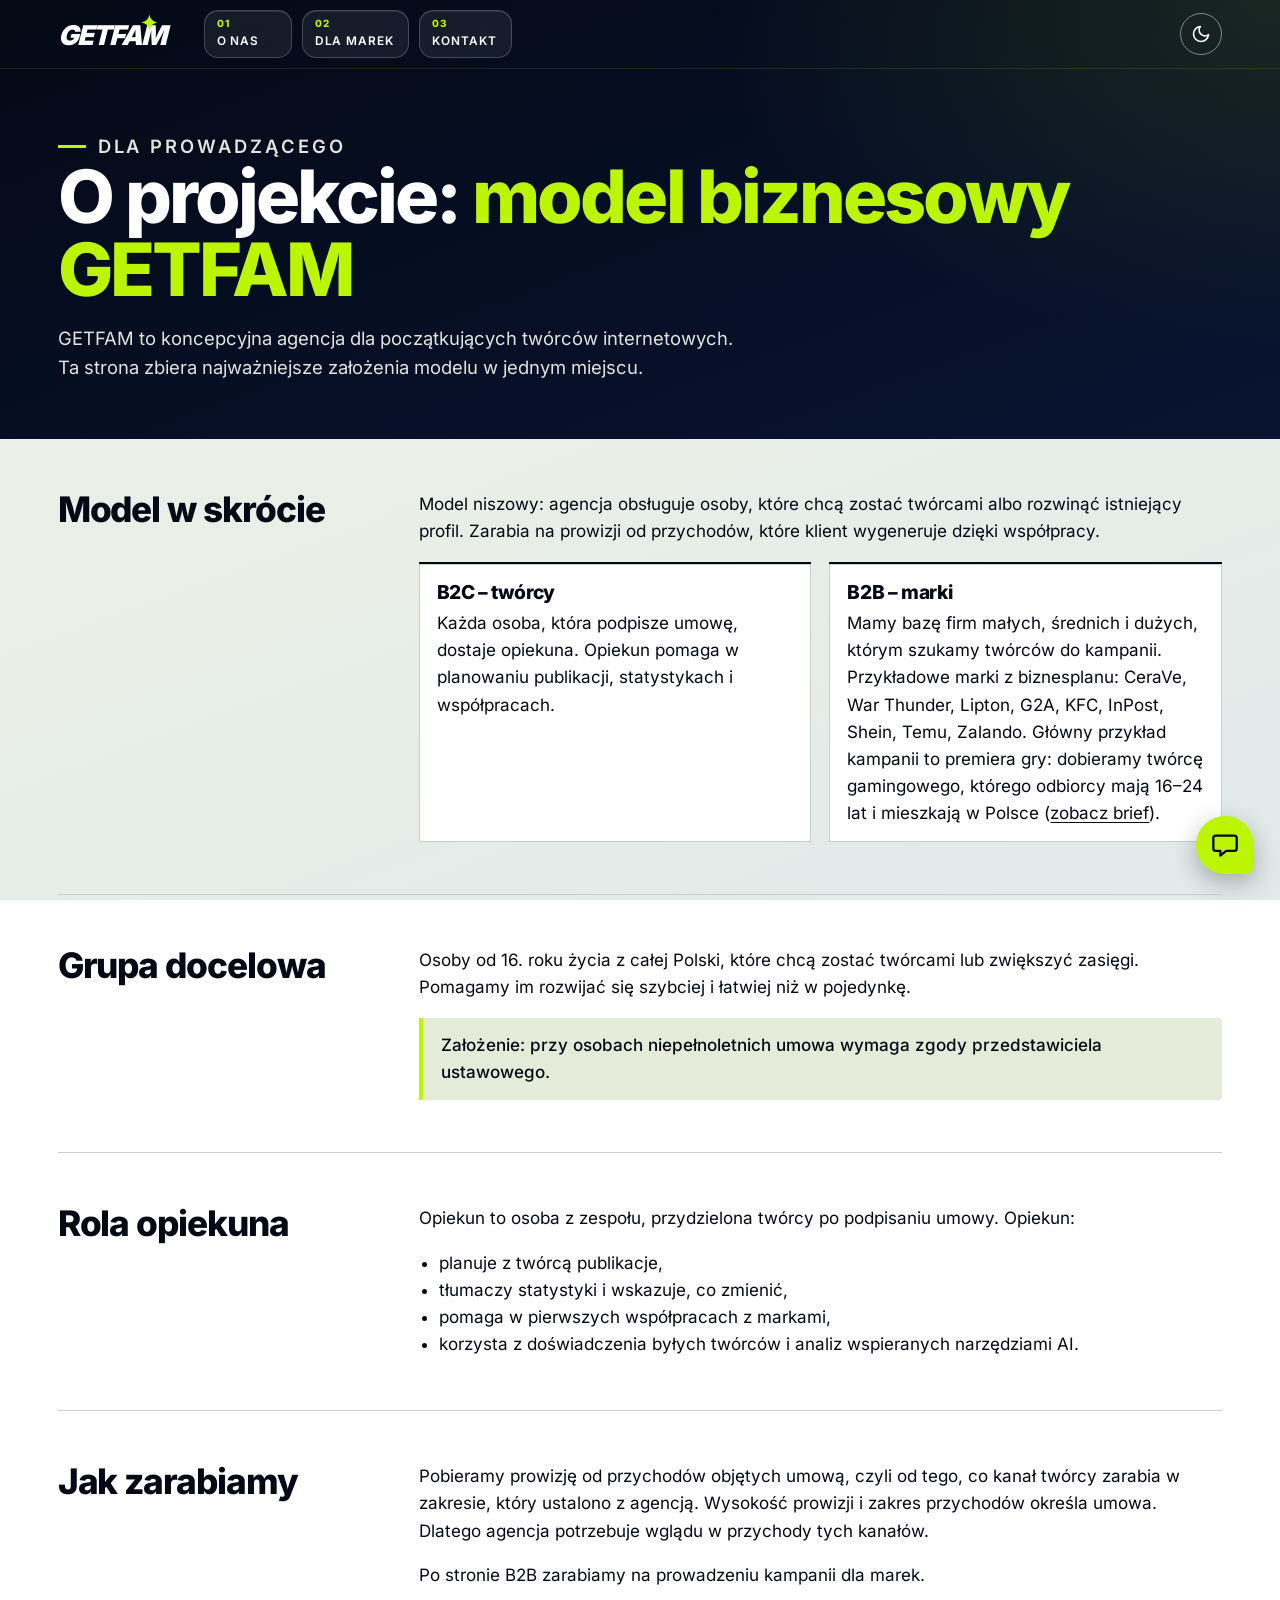
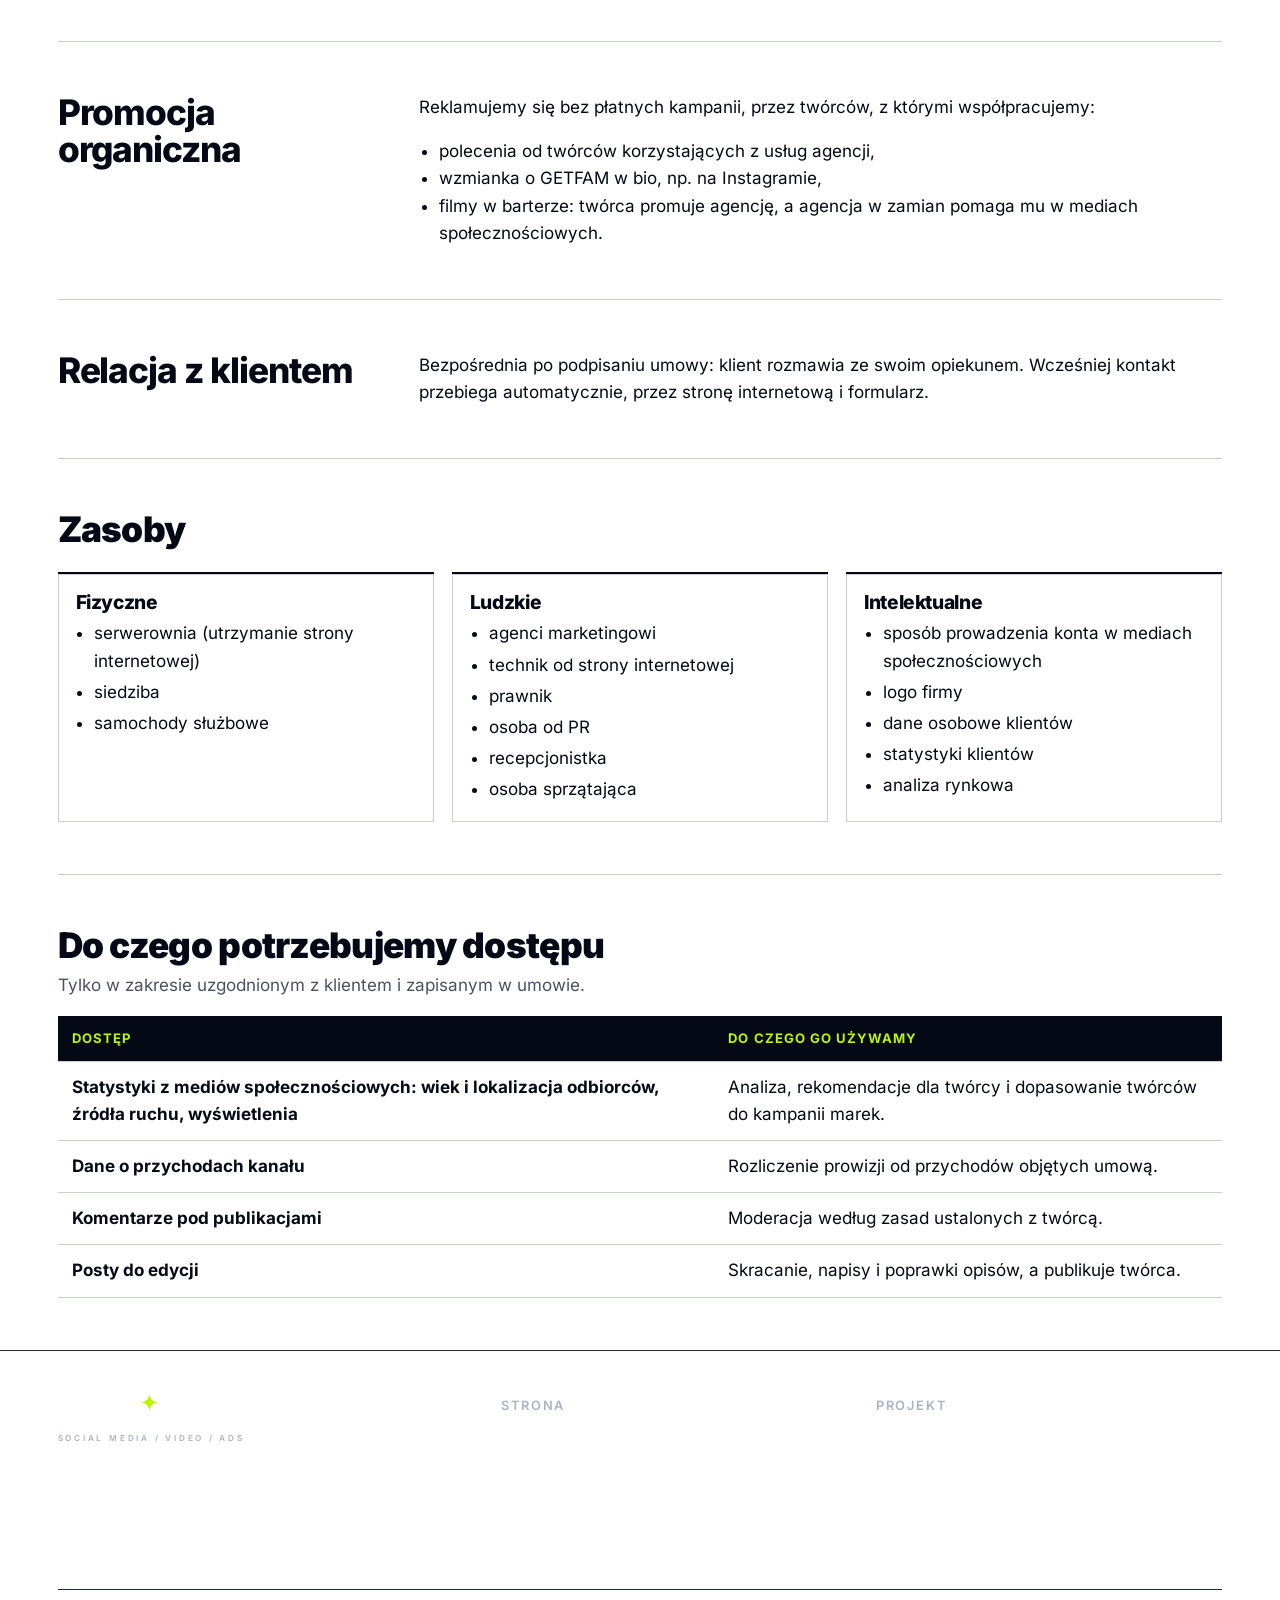
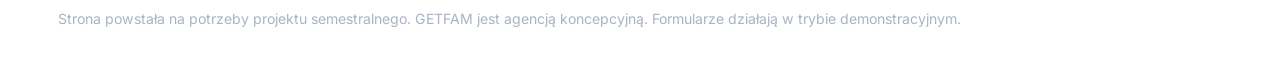
==== o-projekcie.html @ a7b16c66 "Spójny gradient tła, nowe menu w polach, stonowane ilustracje kulinarne Co-Authored-By: Claude Sonne" ====
<!doctype html>
<html lang="pl">
<head>
  <meta charset="utf-8">
  <meta name="viewport" content="width=device-width, initial-scale=1">
  <title>O projekcie – GETFAM</title>
  <meta name="description" content="Model biznesowy GETFAM w skrócie: B2C i B2B, grupa docelowa, rola opiekuna, prowizja, promocja organiczna, zasoby i dostęp do statystyk.">
  <link rel="icon" href="data:image/svg+xml,%3Csvg xmlns='http://www.w3.org/2000/svg' viewBox='0 0 32 32'%3E%3Crect width='32' height='32' fill='%23040915'/%3E%3Cpath d='M16 3c1 8 5 12 13 13-8 1-12 5-13 13-1-8-5-12-13-13 8-1 12-5 13-13z' fill='%23bbf600'/%3E%3C/svg%3E">
  <script>
    (function () {
      var h = document.documentElement;
      h.classList.add('js');
      var t = null;
      try { t = localStorage.getItem('getfam-theme'); } catch (e) {}
      if (t !== 'light' && t !== 'dark') t = (window.matchMedia && window.matchMedia('(prefers-color-scheme: dark)').matches) ? 'dark' : 'light';
      h.setAttribute('data-theme', t);
    })();
  </script>
  <link rel="stylesheet" href="css/style.css?v=20261119w">
</head>
<body>
  <a class="skip-link" href="#main">Przejdź do treści</a>

  <header class="site-header on-dark">
    <div class="container">
      <a class="logo" href="index.html" aria-label="GETFAM – strona główna">
        <svg class="logo__star" viewBox="0 0 24 24" aria-hidden="true" focusable="false"><path d="M12 0c.8 7 5 11.2 12 12-7 .8-11.2 5-12 12-.8-7-5-11.2-12-12 7-.8 11.2-5 12-12z"/></svg>GETFAM
      </a>
      <div class="header-right">
        <nav class="site-nav" id="menu" aria-label="Główna nawigacja">
          <ul>
            <li><a href="index.html#oferta">O nas</a></li>
            <li><a href="index.html#marki">Dla marek</a></li>
            <li><a href="index.html#kontakt">Kontakt</a></li>
          </ul>
        </nav>
        <button class="theme-toggle" type="button" id="theme-toggle" aria-pressed="false" aria-label="Ciemny motyw" title="Przełącz motyw jasny / ciemny">
          <svg class="i-moon" viewBox="0 0 24 24" aria-hidden="true" focusable="false"><path d="M21 12.8A9 9 0 1 1 11.2 3a7 7 0 0 0 9.8 9.8z"/></svg>
          <svg class="i-sun" viewBox="0 0 24 24" aria-hidden="true" focusable="false"><circle cx="12" cy="12" r="4"/><path d="M12 2v2M12 20v2M4.9 4.9l1.4 1.4M17.7 17.7l1.4 1.4M2 12h2M20 12h2M4.9 19.1l1.4-1.4M17.7 6.3l1.4-1.4"/></svg>
        </button>
        <button class="nav-toggle" type="button" aria-expanded="false" aria-controls="menu">Menu</button>
      </div>
    </div>
  </header>

  <main id="main">
    <section class="page-hero on-dark">
      <div class="container">
        <p class="eyebrow">Dla prowadzącego</p>
        <h1>O projekcie: <span class="accent">model biznesowy GETFAM</span></h1>
        <p>GETFAM to koncepcyjna agencja dla początkujących twórców internetowych. Ta strona zbiera najważniejsze założenia modelu w jednym miejscu.</p>
      </div>
    </section>

    <div class="container">
      <section class="doc-section" aria-labelledby="h-model">
        <div class="doc-grid">
          <h2 id="h-model">Model w skrócie</h2>
          <div class="doc-body">
            <p>Model niszowy: agencja obsługuje osoby, które chcą zostać twórcami albo rozwinąć istniejący profil. Zarabia na prowizji od przychodów, które klient wygeneruje dzięki współpracy.</p>
            <div class="cols-2">
              <div class="box">
                <h3>B2C – twórcy</h3>
                <p>Każda osoba, która podpisze umowę, dostaje opiekuna. Opiekun pomaga w planowaniu publikacji, statystykach i współpracach.</p>
              </div>
              <div class="box">
                <h3>B2B – marki</h3>
                <p>Mamy bazę firm małych, średnich i dużych, którym szukamy twórców do kampanii. Przykładowe marki z biznesplanu: CeraVe, War Thunder, Lipton, G2A, KFC, InPost, Shein, Temu, Zalando. Główny przykład kampanii to premiera gry: dobieramy twórcę gamingowego, którego odbiorcy mają 16–24 lat i mieszkają w Polsce (<a href="index.html#marki">zobacz brief</a>).</p>
              </div>
            </div>
          </div>
        </div>
      </section>

      <section class="doc-section" aria-labelledby="h-target">
        <div class="doc-grid">
          <h2 id="h-target">Grupa docelowa</h2>
          <div class="doc-body">
            <p>Osoby od 16. roku życia z całej Polski, które chcą zostać twórcami lub zwiększyć zasięgi. Pomagamy im rozwijać się szybciej i łatwiej niż w pojedynkę.</p>
            <p class="assumption">Założenie: przy osobach niepełnoletnich umowa wymaga zgody przedstawiciela ustawowego.</p>
          </div>
        </div>
      </section>

      <section class="doc-section" aria-labelledby="h-guardian">
        <div class="doc-grid">
          <h2 id="h-guardian">Rola opiekuna</h2>
          <div class="doc-body">
            <p>Opiekun to osoba z zespołu, przydzielona twórcy po podpisaniu umowy. Opiekun:</p>
            <ul>
              <li>planuje z twórcą publikacje,</li>
              <li>tłumaczy statystyki i wskazuje, co zmienić,</li>
              <li>pomaga w pierwszych współpracach z markami,</li>
              <li>korzysta z doświadczenia byłych twórców i analiz wspieranych narzędziami AI.</li>
            </ul>
          </div>
        </div>
      </section>

      <section class="doc-section" aria-labelledby="h-revenue">
        <div class="doc-grid">
          <h2 id="h-revenue">Jak zarabiamy</h2>
          <div class="doc-body">
            <p>Pobieramy prowizję od przychodów objętych umową, czyli od tego, co kanał twórcy zarabia w zakresie, który ustalono z agencją. Wysokość prowizji i zakres przychodów określa umowa. Dlatego agencja potrzebuje wglądu w przychody tych kanałów.</p>
            <p>Po stronie B2B zarabiamy na prowadzeniu kampanii dla marek.</p>
          </div>
        </div>
      </section>

      <section class="doc-section" aria-labelledby="h-promo">
        <div class="doc-grid">
          <h2 id="h-promo">Promocja organiczna</h2>
          <div class="doc-body">
            <p>Reklamujemy się bez płatnych kampanii, przez twórców, z którymi współpracujemy:</p>
            <ul>
              <li>polecenia od twórców korzystających z usług agencji,</li>
              <li>wzmianka o GETFAM w bio, np. na Instagramie,</li>
              <li>filmy w barterze: twórca promuje agencję, a agencja w zamian pomaga mu w mediach społecznościowych.</li>
            </ul>
          </div>
        </div>
      </section>

      <section class="doc-section" aria-labelledby="h-relation">
        <div class="doc-grid">
          <h2 id="h-relation">Relacja z klientem</h2>
          <div class="doc-body">
            <p>Bezpośrednia po podpisaniu umowy: klient rozmawia ze swoim opiekunem. Wcześniej kontakt przebiega automatycznie, przez stronę internetową i formularz.</p>
          </div>
        </div>
      </section>

      <section class="doc-section" aria-labelledby="h-resources">
        <h2 id="h-resources" style="margin-bottom:24px;font-size:clamp(1.6rem,3vw,2.2rem);font-weight:900">Zasoby</h2>
        <div class="cols-3">
          <div class="box">
            <h3>Fizyczne</h3>
            <ul>
              <li>serwerownia (utrzymanie strony internetowej)</li>
              <li>siedziba</li>
              <li>samochody służbowe</li>
            </ul>
          </div>
          <div class="box">
            <h3>Ludzkie</h3>
            <ul>
              <li>agenci marketingowi</li>
              <li>technik od strony internetowej</li>
              <li>prawnik</li>
              <li>osoba od PR</li>
              <li>recepcjonistka</li>
              <li>osoba sprzątająca</li>
            </ul>
          </div>
          <div class="box">
            <h3>Intelektualne</h3>
            <ul>
              <li>sposób prowadzenia konta w mediach społecznościowych</li>
              <li>logo firmy</li>
              <li>dane osobowe klientów</li>
              <li>statystyki klientów</li>
              <li>analiza rynkowa</li>
            </ul>
          </div>
        </div>
      </section>

      <section class="doc-section" aria-labelledby="h-access" style="border-bottom:0">
        <h2 id="h-access" style="margin-bottom:8px;font-size:clamp(1.6rem,3vw,2.2rem);font-weight:900">Do czego potrzebujemy dostępu</h2>
        <p class="muted">Tylko w zakresie uzgodnionym z klientem i zapisanym w umowie.</p>
        <div class="table-scroll">
          <table class="data-table">
            <thead>
              <tr><th scope="col">Dostęp</th><th scope="col">Do czego go używamy</th></tr>
            </thead>
            <tbody>
              <tr><th scope="row">Statystyki z mediów społecznościowych: wiek i lokalizacja odbiorców, źródła ruchu, wyświetlenia</th><td>Analiza, rekomendacje dla twórcy i dopasowanie twórców do kampanii marek.</td></tr>
              <tr><th scope="row">Dane o przychodach kanału</th><td>Rozliczenie prowizji od przychodów objętych umową.</td></tr>
              <tr><th scope="row">Komentarze pod publikacjami</th><td>Moderacja według zasad ustalonych z twórcą.</td></tr>
              <tr><th scope="row">Posty do edycji</th><td>Skracanie, napisy i poprawki opisów, a publikuje twórca.</td></tr>
            </tbody>
          </table>
        </div>
      </section>
    </div>
  </main>

  <footer class="site-footer on-dark">
    <div class="container">
      <div class="footer-grid">
        <div>
          <a class="logo" href="index.html" aria-label="GETFAM – strona główna">
            <svg class="logo__star" viewBox="0 0 24 24" aria-hidden="true" focusable="false"><path d="M12 0c.8 7 5 11.2 12 12-7 .8-11.2 5-12 12-.8-7-5-11.2-12-12 7-.8 11.2-5 12-12z"/></svg>GETFAM<span class="logo__tag">Social media / Video / Ads</span>
          </a>
        </div>
        <div>
          <h2>Strona</h2>
          <ul>
            <li><a href="index.html#audyt">Dla twórców</a></li>
            <li><a href="index.html#oferta">Oferta</a></li>
            <li><a href="index.html#marki">Dla marek</a></li>
            <li><a href="index.html#kontakt">Kontakt</a></li>
          </ul>
        </div>
        <div>
          <h2>Projekt</h2>
          <ul>
            <li><a href="o-projekcie.html" aria-current="page">O projekcie</a></li>
          </ul>
        </div>
      </div>
      <p class="footer-note">Strona powstała na potrzeby projektu semestralnego. GETFAM jest agencją koncepcyjną. Formularze działają w trybie demonstracyjnym.</p>
    </div>
  </footer>

  <div class="gfbot" id="gfbot">
    <section class="gfbot__panel" id="gfbot-panel" role="dialog" aria-labelledby="gfbot-title" hidden>
      <header class="gfbot__head">
        <svg class="gfbot__star" viewBox="0 0 24 24" aria-hidden="true" focusable="false"><path d="M12 0c.8 7 5 11.2 12 12-7 .8-11.2 5-12 12-.8-7-5-11.2-12-12 7-.8 11.2-5 12-12z"/></svg>
        <h2 id="gfbot-title">Czat GETFAM</h2>
        <button class="gfbot__close" type="button" id="gfbot-close" aria-label="Zamknij czat">×</button>
      </header>
      <div class="gfbot__log" id="gfbot-log" role="log" aria-live="polite">
        <p class="gfbot__msg gfbot__msg--bot">Cześć! W czym możemy pomóc?</p>
      </div>
      <form class="gfbot__form" id="gfbot-form" autocomplete="off">
        <label class="sr-only" for="gfbot-input">Twoja wiadomość</label>
        <input type="text" id="gfbot-input" placeholder="Napisz wiadomość…" maxlength="300">
        <button type="submit" class="gfbot__send" aria-label="Wyślij">↗</button>
      </form>
    </section>
    <button class="gfbot__toggle" type="button" id="gfbot-toggle" aria-expanded="false" aria-controls="gfbot-panel" aria-label="Otwórz czat">
      <svg viewBox="0 0 24 24" aria-hidden="true" focusable="false"><path d="M4 4h16a2 2 0 0 1 2 2v9a2 2 0 0 1-2 2h-7l-5 4v-4H4a2 2 0 0 1-2-2V6a2 2 0 0 1 2-2z"/></svg>
    </button>
  </div>

  <script src="js/app.js?v=20261119w"></script>
</body>
</html>
---- css/style.css ----
/* GETFAM – styl strony (projekt semestralny) */

/* ---------- Font Inter (lokalnie, działa offline) ---------- */
@font-face {
  font-family: "Inter"; font-style: normal; font-weight: 100 900; font-display: swap;
  src: url("../fonts/inter-latin-ext.woff2") format("woff2");
  unicode-range: U+0100-02BA, U+02BD-02C5, U+02C7-02CC, U+02CE-02D7, U+02DD-02FF, U+0304, U+0308, U+0329, U+1D00-1DBF, U+1E00-1E9F, U+1EF2-1EFF, U+2020, U+20A0-20AB, U+20AD-20C0, U+2113, U+2C60-2C7F, U+A720-A7FF;
}
@font-face {
  font-family: "Inter"; font-style: normal; font-weight: 100 900; font-display: swap;
  src: url("../fonts/inter-latin.woff2") format("woff2");
  unicode-range: U+0000-00FF, U+0131, U+0152-0153, U+02BB-02BC, U+02C6, U+02DA, U+02DC, U+0304, U+0308, U+0329, U+2000-206F, U+20AC, U+2122, U+2191, U+2193, U+2212, U+2215, U+FEFF, U+FFFD;
}

/* ---------- Tokeny: motyw jasny (domyślny) i ciemny ---------- */
:root {
  color-scheme: light;
  --black: #040915;
  --lime: #bbf600;
  --ink: #040915;          /* tekst i linie na jasnych powierzchniach */
  --paper: #eef0eb;        /* złamana biel */
  --paper-2: #e1e6df;
  --card: #ffffff;
  --cream: #e4ebd8;        /* kremowe tło z limonkowym paskiem */
  --muted: #4a5262;
  --line: #c9d0c8;
  --danger: #b3261e;
  --danger-bg: #fff4f3;
  --sel-bg: #040915;       /* zaznaczony element (zakładka, przełącznik) */
  --sel-fg: #bbf600;
  --muted-dark: #aab3c4;
  --line-dark: #1f2a40;
  --focus: var(--ink);
  --display: "Inter", "Segoe UI", system-ui, -apple-system, Arial, sans-serif;
  --body: "Inter", "Segoe UI", system-ui, -apple-system, Arial, sans-serif;
  --max: 1480px;
  --gutter: clamp(20px, 4.5vw, 72px);
  --header-h: 68px;
}
:root[data-theme="dark"] {
  color-scheme: dark;
  --ink: #eef0eb;
  --paper: #070d1c;
  --paper-2: #0b1326;
  --card: #0f182c;
  --cream: #131d33;
  --muted: #a9b2c4;
  --line: #1f2a40;
  --danger: #ff8a80;
  --danger-bg: #2c1917;
  --sel-bg: #bbf600;
  --sel-fg: #040915;
}

*, *::before, *::after { box-sizing: border-box; }
html { scroll-behavior: smooth; -webkit-text-size-adjust: 100%; }
@media (prefers-reduced-motion: reduce) {
  html { scroll-behavior: auto; }
  *, *::before, *::after { transition: none !important; animation: none !important; }
}
body {
  margin: 0; font-family: var(--body); font-size: 1.0625rem; line-height: 1.6;
  color: var(--ink); background: var(--paper);
}
img, svg { max-width: 100%; }
[hidden] { display: none !important; }
h1, h2, h3, h4 { font-family: var(--display); margin: 0; line-height: 1.05; letter-spacing: -0.02em; }
p { margin: 0 0 1em; }
a { color: inherit; text-underline-offset: 3px; }
ul, ol { padding-left: 1.2em; }

:focus-visible { outline: 3px solid var(--focus); outline-offset: 3px; border-radius: 2px; }
.on-dark { --focus: var(--lime); }

.skip-link { position: absolute; left: 12px; top: -80px; z-index: 100; background: var(--lime); color: var(--black); padding: 10px 16px; font-weight: 700; }
.skip-link:focus { top: 12px; }
.sr-only { position: absolute !important; width: 1px; height: 1px; margin: -1px; padding: 0; overflow: hidden; clip: rect(0 0 0 0); white-space: nowrap; border: 0; }

.container { width: 100%; max-width: var(--max); margin: 0 auto; padding-inline: var(--gutter); }
section[id], [id="top"] { scroll-margin-top: calc(var(--header-h) + 8px); }

.eyebrow { font-size: 0.78rem; font-weight: 600; letter-spacing: 0.16em; text-transform: uppercase; margin: 0 0 16px; display: flex; align-items: center; gap: 12px; }
.eyebrow::before { content: ""; width: 28px; height: 3px; background: var(--ink); flex: none; }
.on-dark .eyebrow::before { background: var(--lime); }
h2.section-title { font-size: clamp(2rem, 4.2vw, 3.4rem); font-weight: 800; letter-spacing: -0.035em; margin-bottom: 18px; }
.lead { font-size: clamp(1.08rem, 1.6vw, 1.25rem); max-width: 40em; line-height: 1.6; }
.muted { color: var(--muted); }
.on-dark .muted { color: var(--muted-dark); }

/* ---------- Logo ---------- */
.logo {
  position: relative; display: inline-block; text-decoration: none; color: #fff;
  font-family: var(--display); font-weight: 900; font-style: italic; text-transform: uppercase;
  letter-spacing: -0.07em; line-height: 1; font-size: 1.7rem; padding-top: 4px;
}
.logo__star { position: absolute; width: 0.62em; height: 0.62em; left: 3.05em; top: -0.18em; fill: var(--lime); }
.logo__tag { display: block; font-family: var(--body); font-style: normal; font-weight: 600; font-size: 0.3em; letter-spacing: 0.34em; margin-top: 0.5em; color: var(--muted-dark); }

/* ---------- Nagłówek ---------- */
.site-header { position: sticky; top: 0; z-index: 50; background: var(--black); color: #fff; height: var(--header-h); }
.site-header .container { height: 100%; display: flex; align-items: center; justify-content: space-between; gap: 16px; }
.header-right { display: flex; align-items: center; gap: 8px; }
.site-nav ul { list-style: none; margin: 0; padding: 0; display: flex; align-items: center; gap: 4px; }
.site-nav a { display: block; padding: 10px 14px; text-decoration: none; font-weight: 500; font-size: 0.97rem; border-radius: 4px; }
.site-nav a:hover { color: var(--lime); }
.site-nav a.nav-cta { background: var(--lime); color: var(--black); font-weight: 600; margin-left: 8px; }
.site-nav a.nav-cta:hover { color: var(--black); filter: brightness(0.94); }

.theme-toggle, .nav-toggle {
  background: transparent; color: #fff; border: 1.5px solid rgba(255, 255, 255, .45); border-radius: 999px;
  font: inherit; font-weight: 600; cursor: pointer; min-height: 42px;
}
.theme-toggle { width: 42px; display: grid; place-items: center; padding: 0; }
.theme-toggle:hover, .nav-toggle:hover { border-color: var(--lime); color: var(--lime); }
.theme-toggle svg { width: 20px; height: 20px; fill: none; stroke: currentColor; stroke-width: 2; stroke-linecap: round; stroke-linejoin: round; }
.theme-toggle .i-sun { display: none; }
:root[data-theme="dark"] .theme-toggle .i-sun { display: block; }
:root[data-theme="dark"] .theme-toggle .i-moon { display: none; }
.nav-toggle { display: none; padding: 0 16px; }

@media (max-width: 860px) {
  .nav-toggle { display: inline-block; }
  .js .site-nav {
    display: none; position: absolute; top: var(--header-h); left: 0; right: 0;
    background: var(--black); border-top: 1px solid var(--line-dark); padding: 12px var(--gutter) 20px;
  }
  .js .site-nav.is-open { display: block; }
  .site-nav ul { flex-direction: column; align-items: stretch; gap: 0; }
  .site-nav a { padding: 14px 4px; font-size: 1.1rem; border-bottom: 1px solid var(--line-dark); border-radius: 0; }
  .site-nav a.nav-cta { margin: 14px 0 0; text-align: center; border-radius: 4px; border: 0; }
}

/* ---------- Przyciski ---------- */
.btn {
  display: inline-flex; align-items: center; justify-content: center; gap: 8px;
  font: inherit; font-weight: 600; font-size: 1.02rem; padding: 15px 26px; border-radius: 4px;
  border: 2px solid var(--ink); background: transparent; color: var(--ink); cursor: pointer;
  text-decoration: none; transition: transform .12s ease, background-color .12s ease; min-height: 48px;
}
.btn:hover { transform: translateY(-2px); }
.btn--primary { background: var(--lime); border-color: var(--lime); color: var(--black); }
.btn--dark { background: var(--sel-bg); border-color: var(--sel-bg); color: var(--sel-fg); }
.btn--ghost { border-color: transparent; text-decoration: underline; padding-inline: 10px; }
.btn[disabled] { opacity: .5; cursor: not-allowed; transform: none; }
.on-dark .btn, .audit .btn { color: #fff; border-color: #fff; }
.on-dark .btn--primary, .audit .btn--primary { color: var(--black); border-color: var(--lime); }
.btn-row { display: flex; flex-wrap: wrap; gap: 12px; align-items: center; }
.btn__arrow { display: inline-block; transition: transform .16s cubic-bezier(.2, .8, .2, 1); }
.btn:hover .btn__arrow, .btn:focus-visible .btn__arrow { transform: translate(4px, -4px); }

.tag { display: inline-block; background: var(--black); color: var(--lime); font-size: 0.74rem; font-weight: 700; letter-spacing: 0.1em; text-transform: uppercase; padding: 5px 10px; border-radius: 3px; }

/* ---------- Pierwszy ekran ---------- */
/* Scena: pełnoekranowy kadr, światło z prawej, ciemniejsza i spokojniejsza lewa strona */
.hero { position: relative; isolation: isolate; background: var(--black); color: #fff; overflow: hidden; display: flex; align-items: center; min-height: max(540px, 70svh); padding: clamp(56px, 7vw, 104px) 0; }
.hero { --bgw: 84%; }
/* Pełnoekranowy kadr po prawej, z miękkim przejściem w czerń tylko od strony tekstu */
.hero__bg {
  position: absolute; z-index: -4; top: 0; right: 0; bottom: 0; width: var(--bgw);
  -webkit-mask-image: linear-gradient(90deg, transparent 0, #000 34%);
  mask-image: linear-gradient(90deg, transparent 0, #000 34%);
}
.hero__bg picture, .hero__bg img { display: block; width: 100%; height: 100%; }
.hero__bg img { object-fit: cover; object-position: 62% 42%; filter: saturate(.9); }
.hero__shade { position: absolute; z-index: -3; inset: 0; background: radial-gradient(ellipse 75% 95% at 90% 0%, rgba(4, 9, 21, 0) 30%, rgba(4, 9, 21, .4) 100%), linear-gradient(90deg, rgba(4, 9, 21, .95) 0%, rgba(4, 9, 21, .84) 28%, rgba(4, 9, 21, .4) 50%, rgba(4, 9, 21, 0) 66%), linear-gradient(0deg, rgba(4, 9, 21, .6) 0%, rgba(4, 9, 21, 0) 26%); }
.hero__inner { position: relative; z-index: 1; }
.hero__copy { max-width: min(560px, 52%); }
@media (min-width: 1100px) { .hero__copy { max-width: min(800px, 58%); } .hero__lead { font-size: 1.25rem; } }
@media (min-width: 1400px) { .hero { --bgw: 68%; } }

/* Lewa strona: pionowy podpis z logo i wskazanie następnego kroku */
.hero__rail, .hero__scroll { display: none; }
@media (min-width: 1100px) {
  .hero__rail { display: block; position: absolute; z-index: 1; left: clamp(12px, 1.6vw, 28px); top: 50%; transform: translateY(-50%) rotate(180deg); writing-mode: vertical-rl; font-size: 0.7rem; font-weight: 600; letter-spacing: 0.34em; text-transform: uppercase; color: rgba(255, 255, 255, .42); white-space: nowrap; }
  .hero__scroll { display: inline-flex; gap: 8px; align-items: center; position: absolute; z-index: 1; bottom: 30px; left: max(var(--gutter), calc((100% - var(--max)) / 2 + var(--gutter))); font-size: 0.9rem; font-weight: 500; color: rgba(255, 255, 255, .75); text-decoration: none; border-bottom: 1px solid rgba(255, 255, 255, .3); padding-bottom: 3px; }
  .hero__scroll:hover { color: #fff; border-color: var(--lime); }
}
.hero .eyebrow { margin: 0 0 22px; color: var(--muted-dark); }
.hero h1 { font-size: clamp(2.5rem, 4.4vw + 1rem, 5.6rem); font-weight: 800; line-height: 0.98; letter-spacing: -0.04em; margin: 0 0 28px; }
.hero h1 span { display: block; }
.hero h1 .accent { color: var(--lime); }
.hero__lead { font-size: clamp(1.05rem, 0.5vw + 0.95rem, 1.2rem); line-height: 1.65; color: #d8dde6; max-width: 29em; margin: 0 0 36px; }
.hero .btn--primary { padding: 17px 28px; }
.hero__credit { position: absolute; z-index: 1; right: clamp(18px, 2.6vw, 44px); bottom: 16px; max-width: calc(100% - 2 * var(--gutter)); margin: 0; font-size: 0.72rem; color: rgba(255, 255, 255, .7); text-align: right; text-shadow: 0 1px 3px rgba(0, 0, 0, .8); }
@media (min-width: 740px) { .hero h1 span { white-space: nowrap; } }
@media (min-width: 740px) and (max-width: 1099px) { .hero { --bgw: 78%; } .hero__copy { max-width: min(520px, 50%); } .hero h1 { font-size: 2.55rem; } }
@media (min-width: 1100px) { .hero { min-height: max(600px, 80svh); } .hero { --bgw: 74%; } .hero__bg img { object-position: 55% 42%; } }

/* Telefon: osobny, kwadratowy kadr u góry, tekst wsuwa się w ciemny dół zdjęcia */
@media (max-width: 739px) {
  .hero { --bgh: min(100vw, 480px); display: block; min-height: 0; padding: 0 0 36px; }
  .hero__bg { position: relative; width: 100%; height: var(--bgh); transform: none; -webkit-mask-image: none; mask-image: none; }
  .hero__bg img { object-position: 50% 50%; }
  .hero__shade { inset: 0 0 auto 0; height: var(--bgh); background: linear-gradient(0deg, #040915 0%, rgba(4, 9, 21, .9) 16%, rgba(4, 9, 21, 0) 46%), linear-gradient(90deg, rgba(4, 9, 21, .5) 0%, rgba(4, 9, 21, 0) 45%); }
  .hero__inner { margin-top: calc(var(--bgh) * -0.3); }
  .hero__copy { max-width: none; }
  .hero h1 { font-size: clamp(2.5rem, 11vw, 3.4rem); }
  .hero__credit { position: static; text-align: right; padding: 18px var(--gutter) 0; }
}

@keyframes scene-in { from { opacity: 0; } to { opacity: 1; } }
.intro .hero__bg { animation: scene-in .7s ease-out backwards; }

/* Pył w pasie światła przy ramieniu twórcy. Ta warstwa ma ten sam obszar co zdjęcie, a pas jest ustawiony w jego współrzędnych.
   Drobiny generuje js/app.js: kilka ostrych w głębi i jedna miękka, która od czasu do czasu przepływa bliżej obiektywu. */
.dust { position: absolute; z-index: -1; top: 0; bottom: 0; right: 0; width: var(--bgw); pointer-events: none; }
/* Strefa pyłu: tam, gdzie w kadrze naprawdę jest światło, czyli przy jasnych zasłonach po prawej. Bez widocznej smugi. */
.shaft { position: absolute; left: 66%; top: 2%; width: 30%; height: 52%; }
@media (max-width: 739px) {
  .dust { width: 100%; bottom: auto; height: var(--bgh); }
  .shaft { left: 60%; top: 0; width: 36%; height: 46%; }
}
.shaft i {
  position: absolute; left: var(--x); top: var(--y); width: var(--s); height: var(--s); border-radius: 50%;
  background: #f6e6c8; box-shadow: 0 0 4px rgba(255, 226, 170, .6); opacity: var(--o); will-change: transform, opacity;
  animation: dust var(--dur) linear var(--del) infinite;
}
.shaft i.soft { background: rgba(255, 234, 196, .85); box-shadow: none; filter: blur(4px); animation-name: dust-pass; }
.dust.is-paused .shaft i { animation-play-state: paused; }
/* rozjaśnienie przy wejściu w światło, zanik przy wyjściu; ruch w górę wzdłuż pasa */
@keyframes dust {
  0% { opacity: 0; transform: translate(0, 0); }
  24% { opacity: var(--o); }
  64% { opacity: var(--o); }
  100% { opacity: 0; transform: translate(var(--dx), var(--dy)); }
}
@keyframes dust-pass {
  0%, 10% { opacity: 0; transform: translate(0, 0); }
  35%, 60% { opacity: var(--o); }
  88%, 100% { opacity: 0; transform: translate(var(--dx), var(--dy)); }
}

/* Akcent po ukończeniu audytu: trzy limonkowe drobiny */
.result-head { display: flex; align-items: center; gap: 10px; }
.burst { position: relative; flex: none; width: 36px; height: 36px; pointer-events: none; }
.burst i { position: absolute; left: 50%; top: 50%; margin: -3px 0 0 -3px; width: 6px; height: 6px; border-radius: 50%; background: var(--lime); opacity: 0; }
.burst i:nth-child(1) { --bx: 18px; --by: -16px; }
.burst i:nth-child(2) { --bx: 24px; --by: 8px; width: 4px; height: 4px; margin: -2px 0 0 -2px; }
.burst i:nth-child(3) { --bx: -4px; --by: -24px; width: 5px; height: 5px; margin: -2.5px 0 0 -2.5px; }
.burst.go i { animation: burst-out .7s cubic-bezier(.2, .8, .3, 1) both; }
.burst.go i:nth-child(2) { animation-delay: .06s; }
.burst.go i:nth-child(3) { animation-delay: .12s; }
@keyframes burst-out {
  0% { opacity: 0; transform: translate(0, 0) scale(.4); }
  25% { opacity: 1; }
  100% { opacity: 0; transform: translate(var(--bx), var(--by)) scale(1); }
}

/* ---------- Sekcje ---------- */
.section { padding: 80px 0; }
.section--dark { background: var(--black); color: #fff; }
.section--alt { background: var(--paper-2); }
@media (max-width: 640px) { .section { padding: 56px 0; } }

/* ---------- Twój profil pod lupą ---------- */
.profile { background: var(--paper); overflow-x: hidden; overflow-x: clip; }
.profile__head { display: flex; flex-wrap: wrap; align-items: center; gap: 12px 16px; }
.profile__title { font-size: 0.85rem; font-weight: 700; letter-spacing: 0.16em; text-transform: uppercase; }
.profile__tag { display: inline-block; background: var(--cream); color: var(--muted); border-left: 3px solid var(--lime); padding: 3px 10px; font-size: 0.72rem; font-weight: 600; letter-spacing: 0.08em; text-transform: uppercase; }
.panel__q { font-size: clamp(1.9rem, 4vw, 3.2rem); font-weight: 800; letter-spacing: -0.035em; line-height: 1.05; max-width: 20em; margin: 0 0 36px; }

/* Przykład: ciasny kadr dania z komentarzem + rekomendacja opiekuna */
.case { display: grid; gap: 28px; align-items: stretch; }
@media (min-width: 800px) { .case { grid-template-columns: minmax(0, 1.05fr) minmax(0, 0.95fr); gap: 48px; } }
.case__shot { position: relative; margin: 0; border-radius: 10px; overflow: hidden; min-height: 320px; aspect-ratio: 5 / 4; background: var(--paper-2); box-shadow: 0 0 0 1px var(--line); }
.case__shot img { position: absolute; inset: 0; width: 100%; height: 100%; object-fit: cover; object-position: 50% 44%; transform: scale(1.15); transform-origin: 50% 44%; }
.comment { position: absolute; left: 16px; right: 16px; bottom: 16px; display: flex; gap: 12px; align-items: center; max-width: 340px; background: #fff; color: #040915; border-radius: 12px; padding: 12px 16px; box-shadow: 0 8px 24px rgba(0, 0, 0, .25); }
.comment__avatar { flex: none; width: 34px; height: 34px; border-radius: 50%; background: #d9d5c6; box-shadow: inset 0 0 0 2px #fff, inset 0 -14px 0 -4px #b9b4a2; }
.comment p { margin: 0; line-height: 1.3; }
.comment__who { font-size: 0.72rem; font-weight: 600; letter-spacing: 0.06em; text-transform: uppercase; color: #55607a; }
.comment__text { font-weight: 600; }
.case__rec { background: var(--cream); border-left: 4px solid var(--lime); border-radius: 0 10px 10px 0; padding: clamp(22px, 3vw, 36px); display: flex; flex-direction: column; justify-content: center; }
.rec__label { font-size: 0.76rem; font-weight: 700; letter-spacing: 0.14em; text-transform: uppercase; color: var(--muted); margin: 0 0 14px; }
.rec__text { font-size: clamp(1.4rem, 2.6vw, 2rem); font-weight: 700; line-height: 1.18; letter-spacing: -0.025em; margin: 0 0 22px; }
.rec__measure { margin: 0; padding-top: 16px; border-top: 1px solid var(--line); color: var(--muted); }
/* Najpierw komentarz, chwilę później rekomendacja (raz, przy wejściu sekcji) */
.js .pop-comment { opacity: 0; transform: translateY(14px); }
.js .pop-rec { opacity: 0; transform: translateY(10px); }
.js .is-in .pop-comment { opacity: 1; transform: none; transition: opacity .4s ease-out, transform .4s ease-out; }
.js .is-in .pop-rec { opacity: 1; transform: none; transition: opacity .4s ease-out .55s, transform .4s ease-out .55s; }
@media (prefers-reduced-motion: reduce) { .js .pop-comment, .js .pop-rec { opacity: 1; transform: none; } }
.tabs { display: flex; flex-wrap: wrap; gap: 8px; margin: 32px 0 32px; }
.tab { font: inherit; font-weight: 600; padding: 12px 22px; min-height: 48px; cursor: pointer; background: transparent; color: var(--ink); border: 2px solid var(--ink); border-radius: 999px; }
.tab:hover { background: var(--paper-2); }
.tab[aria-selected="true"] { background: var(--sel-bg); border-color: var(--sel-bg); color: var(--sel-fg); }
.panel[hidden] { display: none; }
.panel:focus-visible { outline: 3px solid var(--focus); outline-offset: 8px; }

.insight { display: grid; gap: 24px; }
@media (min-width: 800px) { .insight { grid-template-columns: 1.1fr 0.9fr; gap: 56px; align-items: start; } }
.insight__label { font-size: 0.76rem; font-weight: 700; letter-spacing: 0.14em; text-transform: uppercase; color: var(--muted); margin: 0 0 10px; }
.insight blockquote { margin: 0; font-size: clamp(1.5rem, 3vw, 2.25rem); font-weight: 700; line-height: 1.15; letter-spacing: -0.025em; }
.insight__tip { background: var(--cream); border-left: 4px solid var(--lime); padding: 20px 24px; border-radius: 0 6px 6px 0; }
.insight__tip p:last-child { margin: 0; font-size: 1.08rem; }

.clip { display: grid; gap: 28px; margin-top: 44px; padding-top: 36px; border-top: 1px solid var(--line); align-items: start; }
@media (min-width: 760px) { .clip { grid-template-columns: 240px minmax(0, 1fr); gap: 48px; } }
.clip__frame { position: relative; aspect-ratio: 9 / 16; width: 100%; max-width: 240px; border-radius: 10px; overflow: hidden; background: var(--paper-2); box-shadow: 0 0 0 1px var(--line); }
.shot { position: absolute; inset: 0; width: 100%; height: 100%; object-fit: cover; transition: opacity .3s ease; }
.shot--b { opacity: 0; }
.clip[data-shot="b"] .shot--b { opacity: 1; }
.clip__time { position: absolute; left: 10px; top: 10px; background: rgba(4, 9, 21, .78); color: #fff; font-weight: 700; font-size: 0.8rem; padding: 3px 9px; border-radius: 999px; font-variant-numeric: tabular-nums; }

.switch { display: inline-flex; border: 2px solid var(--ink); border-radius: 999px; padding: 3px; gap: 2px; margin: 0 0 20px; flex-wrap: wrap; }
.switch button { font: inherit; font-weight: 600; font-size: 0.95rem; padding: 8px 16px; min-height: 40px; border: 0; border-radius: 999px; background: transparent; color: var(--ink); cursor: pointer; }
.switch button[aria-pressed="true"] { background: var(--sel-bg); color: var(--sel-fg); }
.clip__caption { font-size: clamp(1.4rem, 3vw, 2.1rem); font-weight: 700; line-height: 1.15; letter-spacing: -0.025em; margin: 0 0 24px; min-height: 2.3em; }

.timeline__track { position: relative; height: 84px; background: var(--paper-2); border: 2px solid var(--ink); border-radius: 8px; overflow: hidden; }
.seg { position: absolute; top: 6px; bottom: 6px; border-radius: 5px; overflow: hidden; display: flex; align-items: flex-end; background: var(--card); border: 2px solid var(--ink); transition: left .6s cubic-bezier(.65, 0, .25, 1); }
.seg img { position: absolute; inset: 0; width: 100%; height: 100%; object-fit: cover; opacity: .92; }
.seg span { position: relative; z-index: 1; background: var(--sel-bg); color: var(--sel-fg); font-size: 0.7rem; font-weight: 700; padding: 2px 7px; border-radius: 0 4px 0 0; white-space: nowrap; }
.seg--ing { left: 0; width: 53%; }
.seg--cut { left: 53%; width: 27%; z-index: 2; box-shadow: 0 0 0 3px var(--lime), 0 0 0 5px var(--ink); }
.seg--recipe { left: 80%; width: 16%; }
.seg--recipe span { background: transparent; color: var(--ink); }
.timeline__ticks { position: relative; height: 26px; font-size: 0.8rem; font-weight: 600; color: var(--muted); font-variant-numeric: tabular-nums; }
.timeline__ticks span { position: absolute; top: 6px; }
.timeline__ticks span:nth-child(1) { left: 2px; }
.timeline__ticks span:nth-child(2) { left: 53%; transform: translateX(-50%); }
.timeline__ticks span:nth-child(3) { right: 2px; }
.clip[data-view="after"] .seg--cut { left: 0; }
.clip[data-view="after"] .seg--ing { left: 27%; }
.clip[data-view="after"] .seg--recipe { left: 82%; }

.retention { margin: 18px 0 0; padding: 16px 18px; background: var(--card); border-radius: 6px; box-shadow: inset 0 0 0 2px var(--ink); max-width: 520px; opacity: 0; visibility: hidden; transform: translateY(8px); transition: opacity .3s, transform .3s, visibility 0s .3s; }
.clip[data-result="on"] .retention { opacity: 1; visibility: visible; transform: none; transition-delay: 0s; }
.retention figcaption { font-weight: 700; margin-bottom: 12px; }
.bar-row { display: grid; grid-template-columns: 112px 1fr 44px; gap: 10px; align-items: center; margin-bottom: 8px; font-size: 0.92rem; }
.bar-row b { text-align: right; font-variant-numeric: tabular-nums; }
.bar { height: 18px; background: var(--paper-2); border-radius: 3px; overflow: hidden; }
.bar i { display: block; height: 100%; width: 0; background: #8a93a6; transition: width .5s .1s cubic-bezier(.2, .8, .2, 1); }
.bar--after i { background: var(--ink); }
.clip[data-result="on"] .bar i { width: var(--w); }
@media (max-width: 420px) { .bar-row { grid-template-columns: 1fr 1fr 40px; } .bar-row span { grid-column: 1 / -1; } .bar-row .bar { grid-column: 1 / 3; } }

/* ---------- Audyt ---------- */
.audit-wrap { display: grid; gap: 36px; }
@media (min-width: 960px) { .audit-wrap { grid-template-columns: 0.8fr 1.2fr; gap: 64px; align-items: start; } }
.audit { background: var(--black); color: #fff; border-radius: 8px; padding: 28px; --focus: var(--lime); box-shadow: 10px 10px 0 var(--line); overflow-x: hidden; overflow-x: clip; }
@media (max-width: 520px) { .audit { padding: 22px 18px; box-shadow: 6px 6px 0 var(--line); } }
.audit__progress { display: flex; gap: 6px; margin: 0 0 8px; padding: 0; list-style: none; }
.audit__progress li { position: relative; flex: 1; height: 6px; background: #26324a; border-radius: 3px; overflow: hidden; }
.audit__progress li::after { content: ""; position: absolute; inset: 0; background: var(--lime); transform: scaleX(0); transform-origin: left; transition: transform .22s ease-out; }
.audit__progress li.is-done::after { transform: scaleX(1); }
.audit__count { font-size: 0.85rem; color: var(--muted-dark); margin: 0 0 20px; font-weight: 600; }
.audit fieldset { border: 0; padding: 0; margin: 0; min-width: 0; }
.audit legend { font-family: var(--display); font-size: clamp(1.4rem, 3vw, 1.9rem); font-weight: 700; line-height: 1.15; padding: 0; margin-bottom: 18px; letter-spacing: -0.02em; }
.audit legend:focus { outline: none; }
.options { display: grid; gap: 10px; }
.option { position: relative; display: block; }
.option input { position: absolute; inset: 0; width: 100%; height: 100%; opacity: 0; margin: 0; cursor: pointer; z-index: 1; }
.option__body { display: block; padding: 15px 18px 15px 52px; border: 2px solid #3a465e; border-radius: 6px; position: relative; font-weight: 600; transition: border-color .15s ease, background-color .15s ease; }
.option__body small { display: block; font-weight: 400; color: var(--muted-dark); font-size: 0.92rem; }
.option__body::before { content: ""; position: absolute; left: 18px; top: 50%; width: 20px; height: 20px; margin-top: -10px; border: 2px solid #8a93a6; border-radius: 50%; transition: background-color .15s ease, border-color .15s ease; }
.option__body::after { content: ""; position: absolute; left: 25px; top: 50%; width: 6px; height: 11px; margin-top: -8px; border: solid var(--black); border-width: 0 3px 3px 0; transform: rotate(45deg) scale(0); transition: transform .15s ease; }
.option:hover .option__body { border-color: #fff; }
.option input:checked + .option__body { border-color: var(--lime); background: #1d2008; }
.option input:checked + .option__body::before { border-color: var(--lime); background: var(--lime); }
.option input:checked + .option__body::after { transform: rotate(45deg) scale(1); }
.option input:focus-visible + .option__body { outline: 3px solid var(--lime); outline-offset: 3px; }
.audit__error { color: #ff8a80; font-weight: 600; margin: 14px 0 0; }
.audit__actions { display: flex; flex-wrap: wrap; gap: 12px; margin-top: 24px; }
@keyframes step-from-right { from { opacity: 0; transform: translateX(28px); } to { opacity: 1; transform: none; } }
@keyframes step-from-left { from { opacity: 0; transform: translateX(-28px); } to { opacity: 1; transform: none; } }
.audit .slide-fwd { animation: step-from-right .2s cubic-bezier(.2, .8, .2, 1) both; }
.audit .slide-back { animation: step-from-left .2s cubic-bezier(.2, .8, .2, 1) both; }

.plan { list-style: none; margin: 18px 0 0; padding: 0; display: grid; gap: 16px; }
.plan li { display: grid; grid-template-columns: auto 1fr; gap: 6px 16px; padding-top: 16px; border-top: 1px solid var(--line-dark); }
.plan__when { grid-column: 1 / -1; font-size: 0.78rem; font-weight: 700; letter-spacing: 0.12em; text-transform: uppercase; color: var(--lime); }
.plan__n { font-family: var(--display); font-size: 2.2rem; font-weight: 800; line-height: 1; color: var(--lime); }
.plan h4 { font-size: 1.2rem; font-weight: 700; margin-bottom: 4px; letter-spacing: -0.01em; }
.plan p { margin: 0; color: #dfe4dc; }
.audit__result h3 { font-size: clamp(1.7rem, 4vw, 2.4rem); font-weight: 800; }
.audit__result h3:focus { outline: none; }
.audit__summary { color: var(--lime); font-weight: 600; margin: 8px 0 0; }
.audit__disclaimer { font-size: 0.88rem; color: var(--muted-dark); margin: 22px 0 0; }

/* ---------- Oferta ---------- */
.flow { list-style: none; margin: 40px 0 56px; padding: 0; display: grid; counter-reset: flow; }
.flow li { counter-increment: flow; display: grid; grid-template-columns: 64px 1fr; gap: 4px 12px; padding: 22px 0; border-top: 2px solid var(--ink); }
.flow li::before { content: "0" counter(flow); font-family: var(--display); font-size: 2.4rem; font-weight: 800; grid-row: 1 / span 2; line-height: 1; }
.flow h3 { font-size: 1.35rem; font-weight: 700; }
.flow p { margin: 0; color: var(--muted); }
@media (min-width: 900px) {
  .flow { grid-template-columns: repeat(3, 1fr); gap: 32px; }
  .flow li { grid-template-columns: 1fr; padding-top: 18px; }
  .flow li::before { grid-row: auto; margin-bottom: 10px; }
}
.services-title { font-size: 0.85rem; font-weight: 700; letter-spacing: 0.16em; text-transform: uppercase; margin: 0 0 14px; }
.services { border-top: 2px solid var(--ink); }
.service { border-bottom: 1px solid var(--line); }
.service summary { list-style: none; cursor: pointer; display: flex; align-items: center; justify-content: space-between; gap: 16px; padding: 22px 4px; font-size: clamp(1.3rem, 2.6vw, 1.9rem); font-weight: 700; letter-spacing: -0.025em; }
.service summary::-webkit-details-marker { display: none; }
.service summary::after { content: ""; flex: none; width: 12px; height: 12px; border: solid var(--ink); border-width: 0 2.5px 2.5px 0; transform: rotate(45deg); transition: transform .2s ease; margin-right: 6px; }
.service[open] summary::after { transform: rotate(-135deg); }
.service summary:hover { color: var(--muted); }
.service summary:focus-visible { outline: 3px solid var(--focus); outline-offset: -3px; }
.service__body { display: grid; gap: 14px; padding: 0 4px 28px; max-width: 46em; }
@media (min-width: 860px) { .service__body { grid-template-columns: 1fr 1fr; max-width: none; gap: 40px; } }
.service__body p { margin: 0; }
.example { margin: 0; padding: 14px 18px; background: var(--cream); border-left: 4px solid var(--lime); border-radius: 0 4px 4px 0; }
.example b { text-transform: uppercase; letter-spacing: 0.08em; font-size: 0.76rem; display: block; margin-bottom: 2px; }

/* ---------- Dla marek ---------- */
.brands-grid { display: grid; gap: 40px; margin-top: 36px; }
@media (min-width: 960px) { .brands-grid { grid-template-columns: 1fr 1fr; gap: 64px; align-items: start; } }
.steps-list { list-style: none; padding: 0; margin: 0 0 28px; counter-reset: s; display: grid; gap: 18px; }
.steps-list li { counter-increment: s; display: grid; grid-template-columns: 48px 1fr; gap: 12px; }
.steps-list li::before { content: counter(s); font-family: var(--display); font-weight: 800; font-size: 1.1rem; width: 40px; height: 40px; border-radius: 50%; background: var(--lime); color: var(--black); display: grid; place-items: center; }
.steps-list h3 { font-size: 1.15rem; font-weight: 700; letter-spacing: 0; margin-bottom: 2px; }
.steps-list p { margin: 0; color: var(--muted-dark); }
.brief {
  --ink: #040915; --paper: #eef0eb; --paper-2: #e1e6df; --card: #fff; --muted: #4a5262; --line: #c9d0c8; --focus: #040915;
  background: var(--paper); color: var(--ink); border-radius: 8px; padding: 24px;
}
@media (max-width: 520px) { .brief { padding: 20px 16px; } }
.brief h3 { font-size: 1.7rem; font-weight: 800; margin: 10px 0 14px; }
.brief dl { margin: 0 0 18px; display: grid; grid-template-columns: auto 1fr; gap: 6px 16px; font-size: 0.98rem; }
.brief dt { font-weight: 700; }
.brief dd { margin: 0; }
.brief .btn--dark { background: #040915; border-color: #040915; color: #bbf600; }
.match { width: 100%; border-collapse: collapse; font-size: 0.92rem; margin: 6px 0 4px; }
.match caption { text-align: left; font-weight: 700; padding-bottom: 6px; }
.match th, .match td { text-align: left; padding: 8px 8px 8px 0; border-top: 1px solid var(--line); vertical-align: top; }
.match thead th { font-size: 0.74rem; letter-spacing: 0.08em; text-transform: uppercase; color: var(--muted); }
.match-note { font-size: 0.85rem; color: var(--muted); margin: 6px 0 20px; }
.brief .why { font-size: 0.92rem; line-height: 1.55; margin: 16px 0 0; }
.form-note { font-size: 0.88rem; margin: 12px 0 0; }
.brand-list { margin-top: 30px; padding-top: 20px; border-top: 1px solid var(--line-dark); }
.brand-list p { margin: 0 0 6px; }
.brand-list .names { font-family: var(--display); font-weight: 700; font-size: 1.1rem; color: #fff; }
.brand-list .fine { font-size: 0.88rem; color: var(--muted-dark); }

/* ---------- Formularz ---------- */
.contact-grid { display: grid; gap: 36px; }
@media (min-width: 960px) { .contact-grid { grid-template-columns: 0.8fr 1.2fr; gap: 64px; align-items: start; } }
.form-card { background: var(--card); border: 2px solid var(--ink); border-radius: 8px; padding: 26px; }
@media (max-width: 520px) { .form-card { padding: 20px 16px; } }
.segmented { display: grid; grid-template-columns: 1fr 1fr; border: 2px solid var(--ink); border-radius: 6px; overflow: hidden; margin: 0 0 24px; padding: 0; }
.segmented label { position: relative; display: block; text-align: center; }
.segmented input { position: absolute; inset: 0; opacity: 0; margin: 0; cursor: pointer; width: 100%; height: 100%; }
.segmented span { display: block; padding: 13px 8px; font-weight: 600; font-size: 0.98rem; }
.segmented input:checked + span { background: var(--sel-bg); color: var(--sel-fg); }
.segmented input:focus-visible + span { outline: 3px solid var(--ink); outline-offset: -6px; box-shadow: inset 0 0 0 6px var(--lime); }
.field { margin-bottom: 18px; }
.field label { display: block; font-weight: 600; margin-bottom: 6px; }
.field .hint { display: block; font-weight: 400; color: var(--muted); font-size: 0.88rem; }
.field input[type="text"], .field input[type="email"], .field select, .field textarea { width: 100%; font: inherit; padding: 12px 14px; border: 2px solid var(--ink); border-radius: 4px; background: var(--paper); color: var(--ink); min-height: 48px; }
.field textarea { min-height: 130px; resize: vertical; }
.field input:focus-visible, .field select:focus-visible, .field textarea:focus-visible { outline: 3px solid var(--ink); outline-offset: 2px; box-shadow: 0 0 0 7px var(--lime); }
.field [aria-invalid="true"] { border-color: var(--danger); background: var(--danger-bg); }
.field__error { color: var(--danger); font-weight: 600; font-size: 0.93rem; margin: 6px 0 0; }
.field__error::before { content: "! "; font-weight: 900; }
.check { display: flex; gap: 12px; align-items: flex-start; margin-bottom: 18px; }
.check input { width: 24px; height: 24px; margin: 2px 0 0; flex: none; accent-color: var(--ink); }
.check label { font-weight: 400; }
.form-status { font-weight: 600; color: var(--danger); margin: 0 0 16px; }
.summary h3 { font-size: 1.9rem; font-weight: 800; margin-bottom: 12px; }
.summary h3:focus { outline: none; }
.demo-badge { display: inline-block; background: var(--cream); color: var(--ink); border-left: 4px solid var(--lime); font-weight: 600; padding: 8px 14px; border-radius: 0 4px 4px 0; margin-bottom: 18px; }
.summary dl { margin: 0 0 22px; display: grid; grid-template-columns: auto 1fr; gap: 8px 18px; }
.summary dt { font-weight: 700; }
.summary dd { margin: 0; overflow-wrap: anywhere; white-space: pre-line; }

/* ---------- Stopka ---------- */
.site-footer { background: var(--black); color: #fff; padding: 48px 0 36px; border-top: 1px solid var(--line-dark); }
.footer-grid { display: grid; gap: 28px; }
@media (min-width: 760px) { .footer-grid { grid-template-columns: 1.2fr 1fr 1fr; } }
.site-footer h2 { font-size: 0.8rem; letter-spacing: 0.14em; text-transform: uppercase; color: var(--muted-dark); margin-bottom: 12px; font-family: var(--body); font-weight: 600; }
.site-footer ul { list-style: none; margin: 0; padding: 0; }
.site-footer li { margin-bottom: 6px; }
.site-footer a:hover { color: var(--lime); }
.footer-note { margin-top: 32px; padding-top: 18px; border-top: 1px solid var(--line-dark); font-size: 0.88rem; color: var(--muted-dark); }

/* ---------- Podstrona „O projekcie” ---------- */
.page-hero { background: var(--black); color: #fff; padding: 64px 0 56px; }
.page-hero h1 { font-size: clamp(2.5rem, 6vw, 4.6rem); font-weight: 800; letter-spacing: -0.04em; line-height: 0.98; margin-bottom: 18px; }
.page-hero h1 .accent { color: var(--lime); }
.page-hero p { color: #dfe4dc; max-width: 38em; font-size: 1.15rem; margin: 0; }
.doc-section { padding: 52px 0; border-bottom: 1px solid var(--line); }
.doc-grid { display: grid; gap: 18px; }
@media (min-width: 860px) { .doc-grid { grid-template-columns: 0.55fr 1.45fr; gap: 56px; } }
.doc-grid h2, .doc-title { font-size: clamp(1.6rem, 3vw, 2.2rem); font-weight: 800; letter-spacing: -0.03em; }
.doc-body p:last-child, .doc-body ul:last-child { margin-bottom: 0; }
.cols-2 { display: grid; gap: 18px; }
@media (min-width: 700px) { .cols-2 { grid-template-columns: 1fr 1fr; } }
.cols-3 { display: grid; gap: 18px; }
@media (min-width: 900px) { .cols-3 { grid-template-columns: repeat(3, 1fr); } }
.box { background: var(--card); border-top: 2px solid var(--ink); padding: 18px 18px 14px; box-shadow: inset 0 0 0 1px var(--line); }
.box h3 { font-size: 1.2rem; font-weight: 800; margin-bottom: 8px; }
.box ul { margin: 0; padding-left: 1.1em; }
.box li { margin-bottom: 4px; }
.data-table { width: 100%; border-collapse: collapse; background: var(--card); }
.data-table th, .data-table td { text-align: left; padding: 12px 14px; border-bottom: 1px solid var(--line); vertical-align: top; }
.data-table thead th { background: var(--sel-bg); color: var(--sel-fg); font-size: 0.82rem; letter-spacing: 0.08em; text-transform: uppercase; }
.table-scroll { overflow-x: auto; }
.assumption { background: var(--cream); border-left: 4px solid var(--lime); padding: 14px 18px; font-weight: 500; border-radius: 0 4px 4px 0; }

/* Czat (atrapa): zawsze odpowiada „Przerwa techniczna” */
.gfbot { position: fixed; right: clamp(14px, 2vw, 28px); bottom: clamp(14px, 2vw, 28px); z-index: 60; display: flex; flex-direction: column; align-items: flex-end; gap: 12px; }
.gfbot__toggle { width: 58px; height: 58px; border: 0; border-radius: 50% 50% 8px 50%; background: var(--lime); color: #040915; display: grid; place-items: center; cursor: pointer; box-shadow: 0 8px 24px rgba(0, 0, 0, .28); transition: transform .2s; }
.gfbot__toggle svg { width: 28px; height: 28px; fill: none; stroke: currentColor; stroke-width: 2; stroke-linejoin: round; }
.gfbot__toggle:hover { transform: translateY(-2px) scale(1.05); }
.gfbot__toggle:focus-visible, .gfbot__close:focus-visible, .gfbot__send:focus-visible { outline: 3px solid var(--ink); outline-offset: 2px; }
.gfbot__panel { width: min(340px, calc(100vw - 28px)); max-height: min(460px, 70svh); display: flex; flex-direction: column; background: var(--card); color: var(--ink); border: 1px solid var(--line); border-radius: 18px 18px 6px 18px; box-shadow: 0 18px 48px rgba(0, 0, 0, .35); overflow: hidden; }
.gfbot__panel[hidden] { display: none; }
.gfbot__head { display: flex; align-items: center; gap: 10px; padding: 14px 16px; background: #040915; color: #fff; }
.gfbot__head h2 { flex: 1; margin: 0; font-size: 1rem; font-weight: 800; letter-spacing: -0.01em; }
.gfbot__star { width: 18px; height: 18px; fill: var(--lime); }
.gfbot__close { width: 32px; height: 32px; border: 0; border-radius: 8px; background: transparent; color: #fff; font-size: 1.5rem; line-height: 1; cursor: pointer; }
.gfbot__close:hover { background: rgba(255, 255, 255, .12); }
.gfbot__log { flex: 1; min-height: 160px; overflow-y: auto; padding: 16px; display: flex; flex-direction: column; gap: 10px; }
.gfbot__msg { margin: 0; max-width: 82%; padding: 10px 14px; font-size: .95rem; line-height: 1.4; border-radius: 16px; overflow-wrap: anywhere; }
.gfbot__msg--bot { align-self: flex-start; background: var(--paper); border-bottom-left-radius: 4px; }
.gfbot__msg--me { align-self: flex-end; background: var(--lime); color: #040915; border-bottom-right-radius: 4px; }
.gfbot__form { display: flex; gap: 8px; padding: 12px; border-top: 1px solid var(--line); }
.gfbot__form input { flex: 1; min-width: 0; padding: 11px 14px; border: 1px solid var(--line); border-radius: 999px; background: var(--paper); color: var(--ink); font: inherit; font-size: .95rem; }
.gfbot__form input:focus-visible { outline: 2px solid var(--ink); outline-offset: 1px; }
.gfbot__send { width: 42px; height: 42px; flex: none; border: 0; border-radius: 50%; background: var(--lime); color: #040915; font-size: 1.1rem; font-weight: 800; cursor: pointer; }
@media (prefers-reduced-motion: no-preference) { .gfbot__panel:not([hidden]) { animation: gfbot-in .22s ease-out; } .gfbot__msg { animation: gfbot-in .22s ease-out; } }
@keyframes gfbot-in { from { opacity: 0; transform: translateY(8px); } to { opacity: 1; transform: none; } }

/* Profil pod lupą: elementy klikane zamiast zbioru tekstów */
.comment { border: 0; font: inherit; text-align: left; cursor: pointer; width: auto; transition: transform .2s, box-shadow .2s; }
.comment:hover { transform: translateY(-2px); box-shadow: 0 12px 28px rgba(0, 0, 0, .3); }
.comment:focus-visible { outline: 3px solid var(--lime); outline-offset: 3px; }
.comment__body { display: block; flex: 1; }
.comment__body span { display: block; line-height: 1.3; }
.comment__go { flex: none; font-size: .8rem; font-weight: 800; background: var(--lime); color: #040915; padding: 5px 10px; border-radius: 999px; }
.comment:not(.is-done) .comment__go { animation: nudge 1.6s ease-in-out infinite; }
.comment.is-done .comment__go { display: none; }
@keyframes nudge { 0%, 100% { transform: none; } 50% { transform: translateX(4px); } }
@media (prefers-reduced-motion: reduce) { .comment:not(.is-done) .comment__go { animation: none; } }
.rec__idle { margin: 0; font-size: clamp(1.2rem, 2.2vw, 1.6rem); font-weight: 600; line-height: 1.25; color: var(--muted); }
.rec__body:not([hidden]) { animation: gfbot-in .35s ease-out; }
.picker__label { font-size: clamp(1.1rem, 2vw, 1.4rem); font-weight: 600; line-height: 1.3; max-width: 34em; margin: 0 0 20px; }
.chips { display: flex; flex-wrap: wrap; gap: 10px; margin: 0 0 24px; }
.chip { font: inherit; font-weight: 600; padding: 12px 22px; min-height: 48px; cursor: pointer; background: transparent; color: var(--ink); border: 2px solid var(--ink); border-radius: 999px; }
.chip:hover { background: var(--paper-2); }
.chip[aria-pressed="true"] { background: var(--sel-bg); border-color: var(--sel-bg); color: var(--sel-fg); }
.picker .insight__tip { max-width: 640px; }
.picker .insight__tip p { font-size: clamp(1.15rem, 2vw, 1.45rem); font-weight: 600; line-height: 1.3; }
.examples { display: flex; flex-wrap: wrap; gap: 10px; margin: 28px 0 0; }
.examples + .pex .tabs { margin-top: 28px; }
.pick-hint { color: var(--muted); }
.picker .insight__tip .pick-label { font-size: .76rem; font-weight: 700; letter-spacing: .14em; text-transform: uppercase; color: var(--muted); margin: 0 0 10px; }
.picker .insight__tip .pick-idea { margin: 0 0 12px; }
.picker .insight__tip .pick-why { font-size: 1rem; font-weight: 400; line-height: 1.45; color: var(--muted); margin: 0; padding-top: 12px; border-top: 1px solid var(--line); }

/* Oferta: trzy kroki, co robisz Ty, a co My */
.steps3 { list-style: none; margin: 40px 0 56px; padding: 0; display: grid; gap: 18px; position: relative; }
.step { position: relative; display: grid; grid-template-columns: 44px 1fr; gap: 14px; align-items: start; }
.step__num { z-index: 1; display: grid; place-items: center; width: 44px; height: 44px; border-radius: 50%; background: var(--lime); color: #040915; font-family: var(--display); font-weight: 800; font-size: 1.15rem; }
.step:not(:last-child)::after { content: ""; position: absolute; left: 21px; top: 44px; bottom: -18px; width: 2px; background: var(--line); }
.step__card { background: var(--card); color: var(--ink); border: 1px solid var(--line); border-radius: 14px; padding: 20px 22px; transition: transform .2s, box-shadow .2s; }
.step__card:hover { transform: translateY(-3px); box-shadow: 0 12px 28px rgba(0, 0, 0, .18); }
.step__icon { display: inline-grid; place-items: center; width: 44px; height: 44px; border-radius: 12px; background: var(--paper-2); margin-bottom: 14px; }
.step__icon svg { width: 24px; height: 24px; fill: none; stroke: var(--ink); stroke-width: 1.8; stroke-linecap: round; stroke-linejoin: round; }
.step__card h3 { font-size: 1.3rem; font-weight: 700; letter-spacing: -0.02em; margin: 0 0 14px; }
.step__row { display: grid; grid-template-columns: 38px 1fr; gap: 10px; align-items: baseline; margin: 0 0 10px; line-height: 1.4; }
.step__row:last-child { margin-bottom: 0; }
.step__who { font-size: .72rem; font-weight: 800; letter-spacing: .08em; text-transform: uppercase; text-align: center; padding: 3px 0; border-radius: 999px; background: var(--ink); color: var(--paper); }
.step__who--you { background: var(--lime); color: #040915; }
@media (min-width: 860px) {
  .steps3 { grid-template-columns: repeat(3, 1fr); gap: 24px; }
  .step { grid-template-columns: 1fr; gap: 16px; }
  .step:not(:last-child)::after { left: 44px; right: calc(-24px + 0px); top: 21px; bottom: auto; width: auto; height: 2px; }
  .step__card { height: 100%; }
}

/* Oferta: wyrównane karty, efekt każdego kroku i wejście kroków po kolei */
.step { grid-template-rows: auto 1fr; }
.step__card { display: flex; flex-direction: column; }
.step__out { margin: auto 0 0; padding-top: 16px; border-top: 1px solid var(--line); display: flex; gap: 10px; align-items: baseline; font-weight: 600; line-height: 1.35; }
.step__out b { flex: none; font-size: .72rem; font-weight: 800; letter-spacing: .08em; text-transform: uppercase; color: var(--muted); }
.step__row:nth-of-type(2) { margin-bottom: 18px; }
.step__num { box-shadow: 0 0 0 6px var(--paper-2); }
@media (min-width: 860px) {
  .step__num { width: 52px; height: 52px; font-size: 1.35rem; }
  .step:not(:last-child)::after { left: 60px; top: 25px; transform-origin: left; }
}
.js .steps3 .step__card, .js .steps3 .step__num { opacity: 0; transform: translateY(14px); }
.js .steps3 .step:not(:last-child)::after { transform: scaleX(0); transform-origin: left; }
.js .steps3.is-in .step__card, .js .steps3.is-in .step__num { opacity: 1; transform: none; transition: opacity .5s ease-out, transform .5s ease-out; }
.js .steps3.is-in .step:nth-child(2) .step__card, .js .steps3.is-in .step:nth-child(2) .step__num { transition-delay: .25s; }
.js .steps3.is-in .step:nth-child(3) .step__card, .js .steps3.is-in .step:nth-child(3) .step__num { transition-delay: .5s; }
.js .steps3.is-in .step:not(:last-child)::after { transform: none; transition: transform .6s ease-out .2s; }
.js .steps3.is-in .step:nth-child(2)::after { transition-delay: .45s; }
@media (prefers-reduced-motion: reduce) { .js .steps3 .step__card, .js .steps3 .step__num { opacity: 1; transform: none; } .js .steps3 .step:not(:last-child)::after { transform: none; } }

/* Wejście elementów przy przewijaniu */
.rv { opacity: 0; transform: translateY(18px); }
.rv.is-in { opacity: 1; transform: none; transition: opacity .6s ease-out var(--rv-d, 0ms), transform .6s cubic-bezier(.2, .7, .2, 1) var(--rv-d, 0ms); }
@media print { .rv { opacity: 1; transform: none; } }

/* Profil pod lupą: spokojniejszy układ */
.profile__head { justify-content: space-between; gap: 14px 24px; }
.examples { margin: 0; gap: 6px; padding: 4px; border: 1px solid var(--line); border-radius: 999px; }
.examples .chip { min-height: 36px; padding: 6px 16px; font-size: .88rem; border-color: transparent; }
.profile .tabs { gap: 26px; margin: 22px 0 26px; border-bottom: 1px solid var(--line); }
.profile .tab { min-height: 0; padding: 10px 2px 12px; border: 0; border-bottom: 3px solid transparent; border-radius: 0; background: transparent; color: var(--muted); font-size: 1.02rem; margin-bottom: -1px; }
.profile .tab:hover { background: transparent; color: var(--ink); }
.profile .tab[aria-selected="true"] { background: transparent; color: var(--ink); border-color: var(--lime); }
.profile .panel__q { font-size: clamp(1.5rem, 2.6vw, 2.15rem); margin-bottom: 24px; max-width: 24em; }
@media (min-width: 800px) { .profile .case { grid-template-columns: minmax(0, .85fr) minmax(0, 1.15fr); gap: 36px; } }
.profile .case__shot { aspect-ratio: 16 / 10; min-height: 0; max-height: 320px; }
.profile .case__rec { padding: clamp(20px, 2.4vw, 30px); }
@media (min-width: 800px) { .profile .case { grid-template-columns: minmax(0, 1fr) minmax(0, 1fr); gap: 32px; } }
.profile .case__shot { aspect-ratio: 4 / 3; max-height: 440px; }

/* Logo: po najechaniu gwiazdka wiruje i błyska, napis lekko się przesuwa, a pod nim rysuje się limonkowa linia */
.logo { transition: transform .35s cubic-bezier(.2, .8, .2, 1); }
.logo__star { transform-origin: 50% 50%; transition: transform .6s cubic-bezier(.3, 1.4, .4, 1), filter .3s; }
.logo::after { content: ""; position: absolute; left: 0; right: 0; bottom: -6px; height: 3px; background: var(--lime); transform: scaleX(0); transform-origin: left; transition: transform .4s cubic-bezier(.2, .8, .2, 1); }
.logo:hover, .logo:focus-visible { transform: translateX(3px) skewX(-4deg); }
.logo:hover .logo__star, .logo:focus-visible .logo__star { transform: rotate(180deg) scale(1.45); filter: drop-shadow(0 0 8px rgba(187, 246, 0, .9)); }
.logo:hover::after, .logo:focus-visible::after { transform: scaleX(1); }
.logo:active { transform: scale(.96); }
@media (prefers-reduced-motion: reduce) { .logo, .logo__star, .logo::after { transition: none; } .logo:hover, .logo:focus-visible { transform: none; } }

/* Ilustracje kulinarne: stonowane, żeby pasowały do chłodnej palety */
img[src$="kadr-kanapka.svg"], img[src$="kadr-skladniki.svg"] { filter: saturate(.78) contrast(.98); }

/* Nagłówek (komputer): menu jako małe kwadratowe pola tuż obok logo, z numerami */
@media (min-width: 861px) {
  .site-header .container { justify-content: flex-start; gap: 0; }
  .header-right { display: contents; }
  .site-nav { order: 1; margin: 0 auto 0 clamp(20px, 3vw, 44px); }
  .theme-toggle { order: 2; margin-left: 8px; }
  .nav-toggle { order: 3; }
  .site-nav ul { gap: 8px; counter-reset: nav; }
  .site-nav li { counter-increment: nav; }
  .site-nav a { display: flex; align-items: center; gap: 9px; padding: 9px 14px; font-size: .78rem; font-weight: 600; letter-spacing: .08em; text-transform: uppercase; border: 1px solid rgba(255, 255, 255, .22); border-radius: 3px; background: rgba(255, 255, 255, .04); transition: border-color .2s, color .2s, background .2s, transform .2s; }
  .site-nav a::before { content: counter(nav, decimal-leading-zero); color: var(--lime); font-size: .7rem; font-weight: 800; letter-spacing: .04em; }
  .site-nav a:hover, .site-nav a:focus-visible { color: var(--lime); border-color: var(--lime); background: rgba(187, 246, 0, .08); transform: translateY(-2px); }
}
@media (min-width: 861px) and (prefers-reduced-motion: reduce) { .site-nav a:hover { transform: none; } }

/* Menu w nagłówku: miękkie, zaokrąglone pola ze szkłem i płynnym najechaniem */
@media (min-width: 861px) {
  .site-nav ul { gap: 10px; }
  .site-nav a { padding: 9px 16px 9px 12px; border-radius: 999px; border: 1px solid rgba(255, 255, 255, .14); background: linear-gradient(180deg, rgba(255, 255, 255, .09), rgba(255, 255, 255, .03)); -webkit-backdrop-filter: blur(8px); backdrop-filter: blur(8px); box-shadow: inset 0 1px 0 rgba(255, 255, 255, .08); transition: border-color .35s ease, color .35s ease, background .35s ease, transform .45s cubic-bezier(.2, .8, .2, 1), box-shadow .45s ease; }
  .site-nav a::before { display: grid; place-items: center; min-width: 24px; height: 24px; border-radius: 50%; background: rgba(187, 246, 0, .14); font-size: .66rem; transition: background .35s ease, color .35s ease; }
  .site-nav a:hover, .site-nav a:focus-visible { border-color: rgba(187, 246, 0, .6); color: #fff; background: linear-gradient(180deg, rgba(187, 246, 0, .16), rgba(187, 246, 0, .05)); box-shadow: 0 6px 20px rgba(187, 246, 0, .14), inset 0 1px 0 rgba(255, 255, 255, .1); transform: translateY(-1px); }
  .site-nav a:hover::before, .site-nav a:focus-visible::before { background: var(--lime); color: #040915; }
  .site-nav a:active { transform: scale(.97); }
}

/* Menu w nagłówku: zaokrąglone kwadraty (numer nad napisem), szkło i cienka ramka */
@media (min-width: 861px) {
  .site-nav ul { gap: 10px; }
  .site-nav a { flex-direction: column; align-items: flex-start; justify-content: space-between; gap: 5px; min-width: 88px; height: 48px; padding: 8px 14px 9px 12px; border-radius: 10px; font-size: .74rem; line-height: 1; }
  .site-nav a::before { display: block; min-width: 0; height: auto; border-radius: 0; background: none; font-size: .62rem; letter-spacing: .1em; }
  .site-nav a:hover::before, .site-nav a:focus-visible::before { background: none; color: var(--lime); }
}

/* Menu w nagłówku: łagodniejsze rogi i gradient z palety (limonka → błękit → granat), który odcina się od tła */
@media (min-width: 861px) {
  .site-nav a { border-radius: 16px; border: 1px solid rgba(187, 246, 0, .28); background: linear-gradient(135deg, rgba(187, 246, 0, .2) 0%, rgba(48, 92, 210, .3) 60%, rgba(14, 28, 70, .5) 100%); box-shadow: inset 0 1px 0 rgba(255, 255, 255, .14), 0 4px 14px rgba(0, 0, 0, .25); }
  .site-nav a:hover, .site-nav a:focus-visible { border-color: rgba(187, 246, 0, .75); background: linear-gradient(135deg, rgba(187, 246, 0, .42) 0%, rgba(48, 92, 210, .34) 65%, rgba(14, 28, 70, .5) 100%); box-shadow: 0 8px 22px rgba(187, 246, 0, .2), inset 0 1px 0 rgba(255, 255, 255, .18); }
}

/* Ogólny gradient tła strony: granat → błękit z limonkową poświatą. Ciemne powierzchnie i jasne sekcje mają ten sam kierunek światła. */
:root {
  --grad-dark: radial-gradient(ellipse 60% 120% at 92% -10%, rgba(187, 246, 0, .13), transparent 60%), radial-gradient(ellipse 70% 120% at 0% 110%, rgba(48, 92, 210, .28), transparent 65%), linear-gradient(125deg, #040915 0%, #09163a 55%, #050d24 100%);
}
.site-header { background: linear-gradient(90deg, #040915 0%, #0a1838 45%, #0d2150 75%, #071331 100%); box-shadow: 0 1px 0 rgba(187, 246, 0, .12); }
.section--dark, .site-footer, .page-hero, .audit { background: var(--grad-dark); }
.hero { background: linear-gradient(125deg, #040915 0%, #09163a 60%, #050d24 100%); }
body { background: radial-gradient(ellipse 900px 560px at 100% 0%, rgba(187, 246, 0, .10), transparent 70%), radial-gradient(ellipse 1000px 700px at 0% 45%, rgba(48, 92, 210, .08), transparent 70%), var(--paper); background-attachment: scroll; }
.profile { background: transparent; }
.section--alt { background: linear-gradient(180deg, rgba(48, 92, 210, .07), rgba(187, 246, 0, .06)), var(--paper-2); }
:root[data-theme="dark"] body { background: radial-gradient(ellipse 900px 560px at 100% 0%, rgba(187, 246, 0, .07), transparent 70%), radial-gradient(ellipse 1000px 700px at 0% 45%, rgba(48, 92, 210, .2), transparent 70%), linear-gradient(180deg, #070d1c, #0a1630); }
:root[data-theme="dark"] .section--alt { background: linear-gradient(180deg, rgba(48, 92, 210, .12), rgba(187, 246, 0, .04)), var(--paper-2); }

/* Menu: znowu spokojne szkło (bez własnego gradientu), żeby odcinało się od gradientu tła */
@media (min-width: 861px) {
  .site-nav a { border-radius: 14px; border: 1px solid rgba(255, 255, 255, .2); background: rgba(255, 255, 255, .07); box-shadow: inset 0 1px 0 rgba(255, 255, 255, .1); }
  .site-nav a:hover, .site-nav a:focus-visible { border-color: rgba(187, 246, 0, .7); background: rgba(187, 246, 0, .14); box-shadow: 0 6px 20px rgba(187, 246, 0, .16), inset 0 1px 0 rgba(255, 255, 255, .14); }
}

/* Wyciszony błękit: nagłówek spójny z hero, ciemne sekcje spokojniejsze, a jasne tło z wyraźniejszym gradientem */
:root {
  --grad-dark: radial-gradient(ellipse 60% 120% at 92% -10%, rgba(187, 246, 0, .12), transparent 60%), radial-gradient(ellipse 70% 120% at 0% 110%, rgba(48, 92, 210, .17), transparent 65%), linear-gradient(125deg, #040915 0%, #07112b 55%, #050c20 100%);
}
.site-header { background: linear-gradient(90deg, #040915 0%, #060f26 50%, #08142f 80%, #050c20 100%); }
.hero { background: linear-gradient(125deg, #040915 0%, #07112b 60%, #050c20 100%); }
body { background: radial-gradient(ellipse 1000px 620px at 100% 0%, rgba(187, 246, 0, .16), transparent 70%), radial-gradient(ellipse 1100px 760px at 0% 45%, rgba(48, 92, 210, .13), transparent 70%), var(--paper); }
.section--alt { background: linear-gradient(180deg, rgba(48, 92, 210, .11), rgba(187, 246, 0, .10)), var(--paper-2); }
:root[data-theme="dark"] body { background: radial-gradient(ellipse 900px 560px at 100% 0%, rgba(187, 246, 0, .07), transparent 70%), radial-gradient(ellipse 1000px 700px at 0% 45%, rgba(48, 92, 210, .13), transparent 70%), linear-gradient(180deg, #060c1b, #08122a); }

/* Jeden spójny gradient: wszystkie ciemne powierzchnie pokazują ten sam gradient przypięty do okna, a jasne tło ma jego jasną wersję. */
:root {
  --grad-dark: radial-gradient(ellipse 75% 65% at 100% 0%, rgba(187, 246, 0, .10), transparent 60%), linear-gradient(160deg, #040915 0%, #07112b 50%, #0a1a3d 100%);
  --grad-light: radial-gradient(ellipse 75% 65% at 100% 0%, rgba(187, 246, 0, .15), transparent 60%), linear-gradient(160deg, #eef0eb 0%, #e9eee7 50%, #e1e9ea 100%);
}
.site-header, .hero, .section--dark, .site-footer, .page-hero, .audit { background: var(--grad-dark); background-attachment: fixed; }
body { background: var(--grad-light); background-attachment: fixed; }
:root[data-theme="dark"] body { background: var(--grad-dark); background-attachment: fixed; }
.section--alt, :root[data-theme="dark"] .section--alt { background: rgba(48, 92, 210, .06); }
.section--alt, :root[data-theme="dark"] .section--alt { background: transparent; }
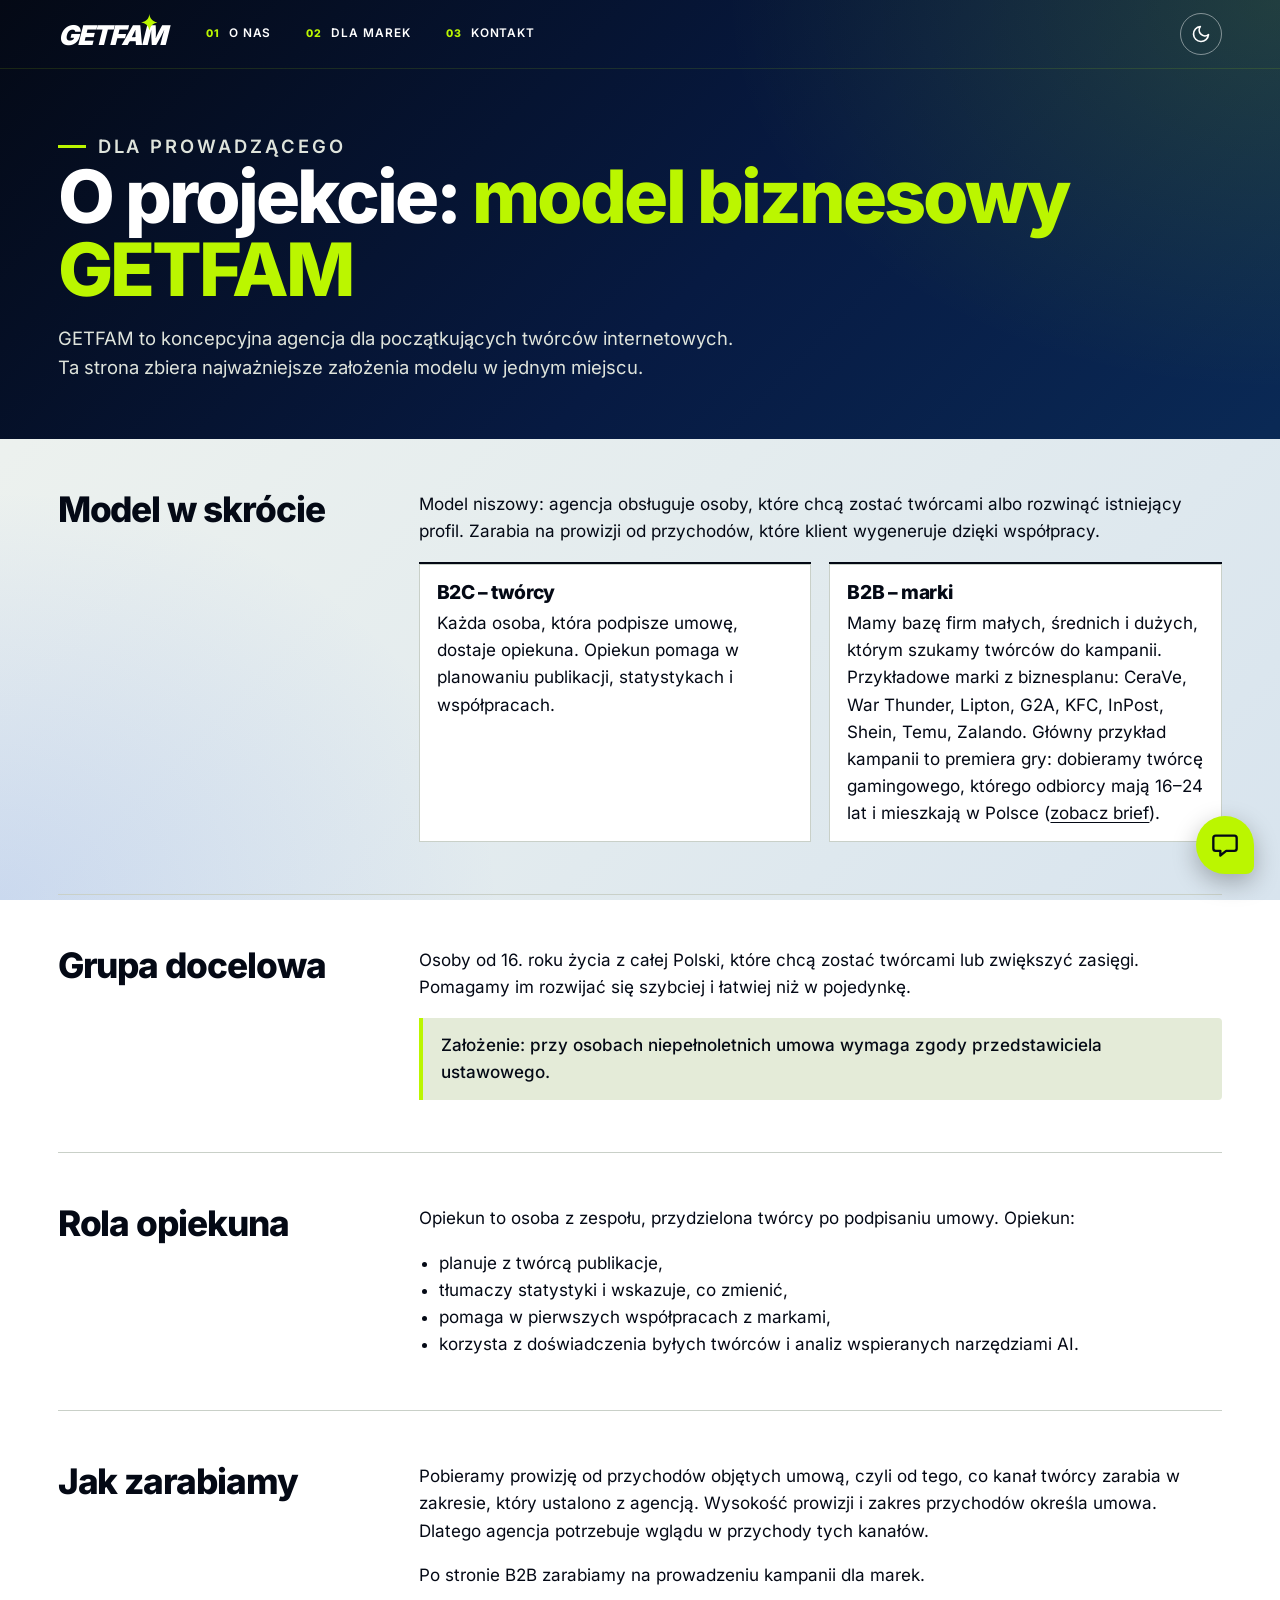
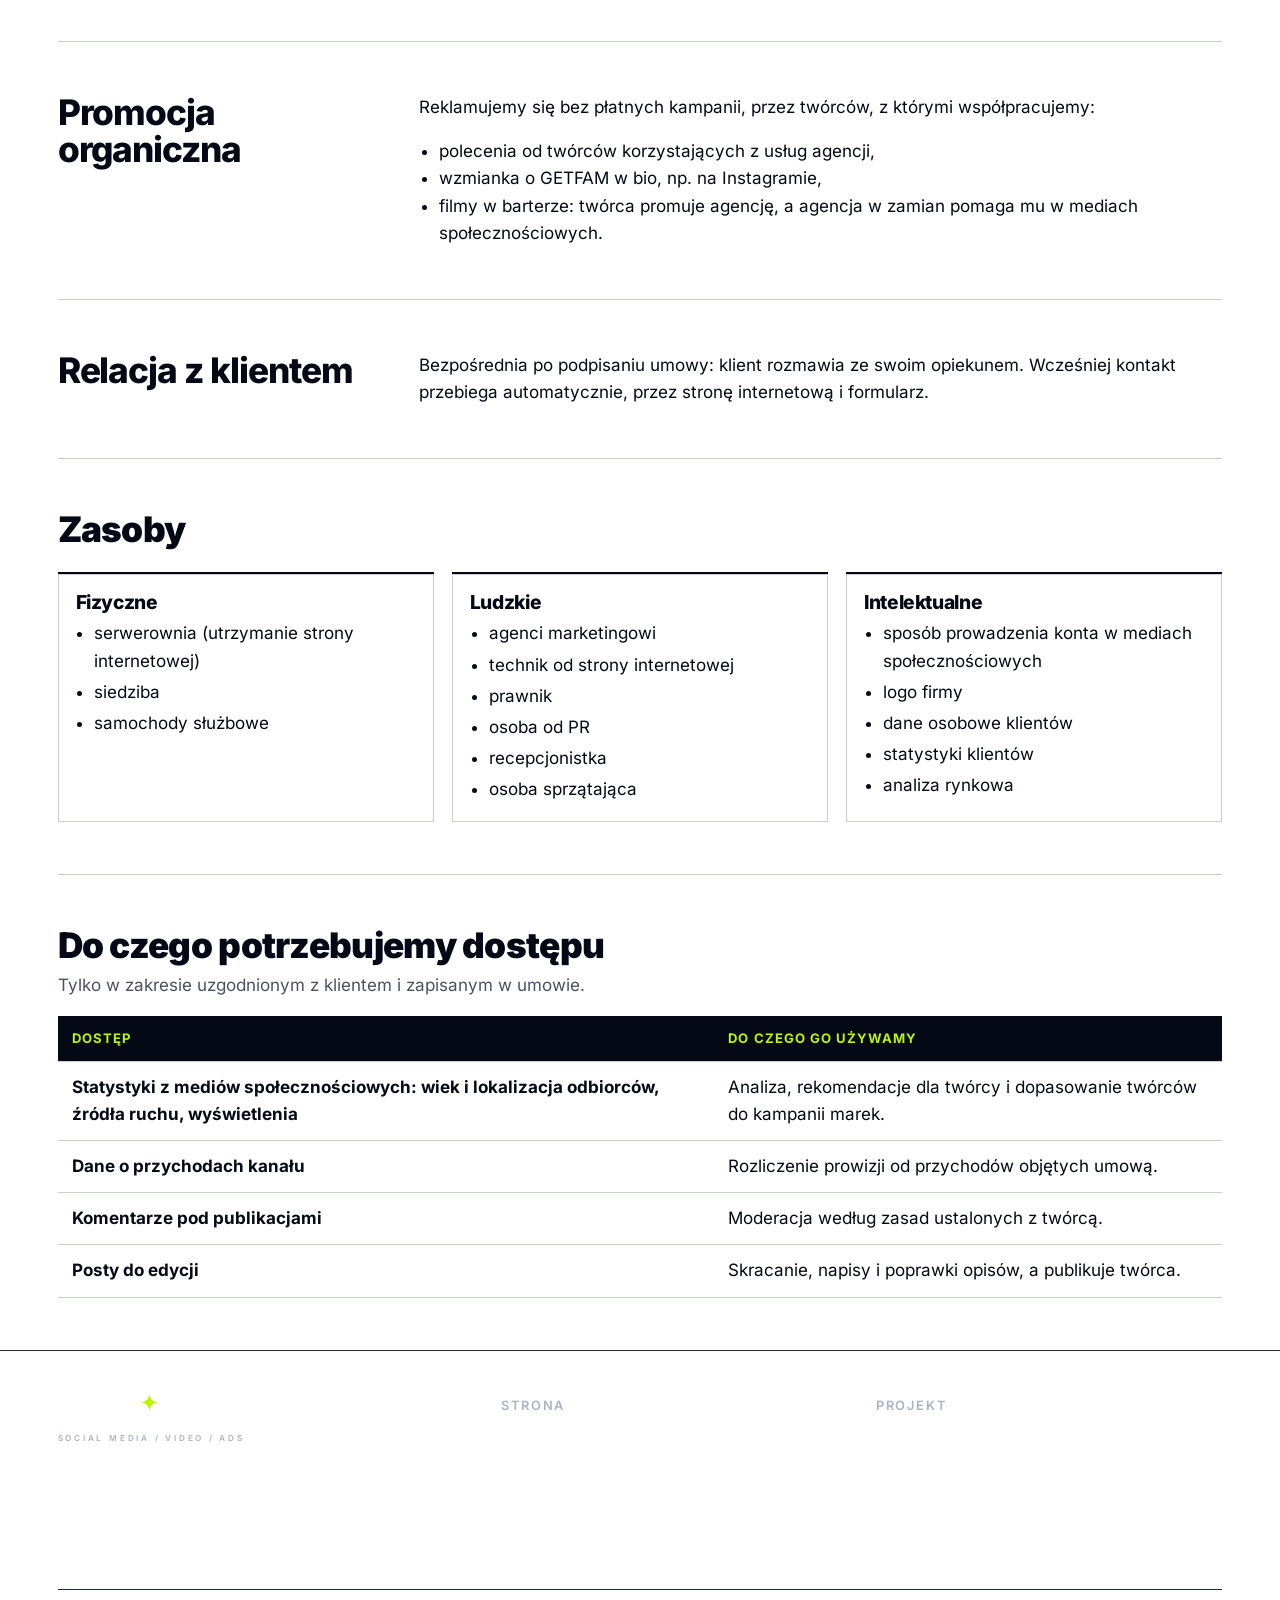
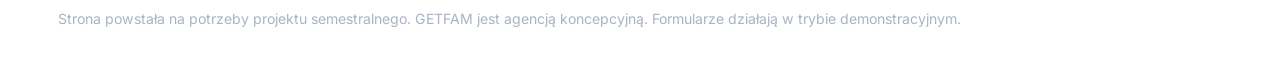
==== commit eca38e2e: "Menu w samych napisach z animacją, ciemniejszy gradient, wyraźniejsze linie i karta audytu Co-Author" ====
--- a/o-projekcie.html
+++ b/o-projekcie.html
@@ -16,7 +16,7 @@
       h.setAttribute('data-theme', t);
     })();
   </script>
-  <link rel="stylesheet" href="css/style.css?v=20261119w">
+  <link rel="stylesheet" href="css/style.css?v=20261120b">
 </head>
 <body>
   <a class="skip-link" href="#main">Przejdź do treści</a>
@@ -29,9 +29,9 @@
       <div class="header-right">
         <nav class="site-nav" id="menu" aria-label="Główna nawigacja">
           <ul>
-            <li><a href="index.html#oferta">O nas</a></li>
-            <li><a href="index.html#marki">Dla marek</a></li>
-            <li><a href="index.html#kontakt">Kontakt</a></li>
+            <li><a href="index.html#oferta"><span class="nav-clip"><span class="nav-roll" data-t="O nas">O nas</span></span></a></li>
+            <li><a href="index.html#marki"><span class="nav-clip"><span class="nav-roll" data-t="Dla marek">Dla marek</span></span></a></li>
+            <li><a href="index.html#kontakt"><span class="nav-clip"><span class="nav-roll" data-t="Kontakt">Kontakt</span></span></a></li>
           </ul>
         </nav>
         <button class="theme-toggle" type="button" id="theme-toggle" aria-pressed="false" aria-label="Ciemny motyw" title="Przełącz motyw jasny / ciemny">
@@ -234,6 +234,6 @@
     </button>
   </div>
 
-  <script src="js/app.js?v=20261119w"></script>
+  <script src="js/app.js?v=20261120b"></script>
 </body>
 </html>
--- a/css/style.css
+++ b/css/style.css
@@ -701,3 +701,41 @@
 :root[data-theme="dark"] body { background: var(--grad-dark); background-attachment: fixed; }
 .section--alt, :root[data-theme="dark"] .section--alt { background: rgba(48, 92, 210, .06); }
 .section--alt, :root[data-theme="dark"] .section--alt { background: transparent; }
+
+/* Menu: same napisy z numerem. Po najechaniu napis się "przewija" w limonkę, a pod nim rysuje się linia. */
+.nav-roll::after { display: none; }
+@media (min-width: 861px) {
+  .site-nav ul { gap: clamp(18px, 2.4vw, 34px); }
+  .site-nav a, .site-nav a:hover, .site-nav a:focus-visible { position: relative; flex-direction: row; align-items: center; gap: 9px; min-width: 0; height: auto; padding: 10px 2px; border: 0; border-radius: 0; background: none; box-shadow: none; -webkit-backdrop-filter: none; backdrop-filter: none; transform: none; color: #fff; }
+  .site-nav a::before, .site-nav a:hover::before, .site-nav a:focus-visible::before { color: var(--lime); background: none; font-size: .66rem; letter-spacing: .1em; }
+  .nav-clip { display: block; overflow: hidden; height: 1.3em; line-height: 1.3em; }
+  .nav-roll { position: relative; display: block; transition: transform .45s cubic-bezier(.7, 0, .2, 1); }
+  .nav-roll::after { display: block; content: attr(data-t); position: absolute; left: 0; top: 100%; color: var(--lime); }
+  .site-nav a:hover .nav-roll, .site-nav a:focus-visible .nav-roll { transform: translateY(-100%); }
+  .site-nav a::after { content: ""; position: absolute; left: 0; right: 0; bottom: 2px; height: 2px; border-radius: 2px; background: var(--lime); transform: scaleX(0); transform-origin: left; transition: transform .45s cubic-bezier(.7, 0, .2, 1); }
+  .site-nav a:hover::after, .site-nav a:focus-visible::after { transform: scaleX(1); }
+  .site-nav a:active { transform: scale(.96); }
+}
+@media (min-width: 861px) and (prefers-reduced-motion: reduce) { .nav-roll, .site-nav a::after { transition: none; } }
+
+/* Wyraźniejszy gradient: granat → głęboki błękit → morski odcień, z limonkową poświatą w rogu */
+:root {
+  --grad-dark: radial-gradient(ellipse 70% 70% at 100% 0%, rgba(187, 246, 0, .20), transparent 62%), radial-gradient(ellipse 60% 70% at 0% 100%, rgba(40, 90, 230, .35), transparent 65%), linear-gradient(135deg, #040915 0%, #09204f 40%, #0f3a7a 72%, #0b4a63 100%);
+  --grad-light: radial-gradient(ellipse 70% 70% at 100% 0%, rgba(187, 246, 0, .26), transparent 62%), radial-gradient(ellipse 60% 70% at 0% 100%, rgba(70, 120, 240, .18), transparent 65%), linear-gradient(135deg, #f1f4ee 0%, #e4ecee 55%, #d8e4ee 100%);
+}
+
+/* Ciemniejsza wersja: gradient widoczny, ale bez jaskrawego błękitu */
+:root {
+  --grad-dark: radial-gradient(ellipse 70% 70% at 100% 0%, rgba(187, 246, 0, .14), transparent 62%), radial-gradient(ellipse 60% 70% at 0% 100%, rgba(40, 90, 230, .20), transparent 65%), linear-gradient(135deg, #040915 0%, #071a42 45%, #0a2955 78%, #07303f 100%);
+}
+
+/* Ciemny motyw: linie i wiersze nie zlewają się z gradientem tła */
+:root[data-theme="dark"] { --line: rgba(255, 255, 255, .18); }
+:root[data-theme="dark"] .service { border-bottom-color: rgba(255, 255, 255, .18); }
+:root[data-theme="dark"] .service summary { border-radius: 10px; transition: background .25s ease; }
+:root[data-theme="dark"] .service summary:hover { background: rgba(255, 255, 255, .06); color: #fff; }
+:root[data-theme="dark"] .service[open] { background: rgba(255, 255, 255, .04); border-radius: 10px; }
+
+/* Karta audytu: własna, wyraźna powierzchnia zamiast tła takiego samego jak strona i twardego cienia */
+.audit { background: linear-gradient(160deg, #0f2048 0%, #08132e 100%); background-attachment: scroll; border: 1px solid rgba(255, 255, 255, .16); border-radius: 18px; box-shadow: 0 24px 60px rgba(0, 0, 0, .38), inset 0 1px 0 rgba(255, 255, 255, .1); }
+.audit .option__body { border-color: rgba(255, 255, 255, .22); border-radius: 12px; background: rgba(255, 255, 255, .03); }
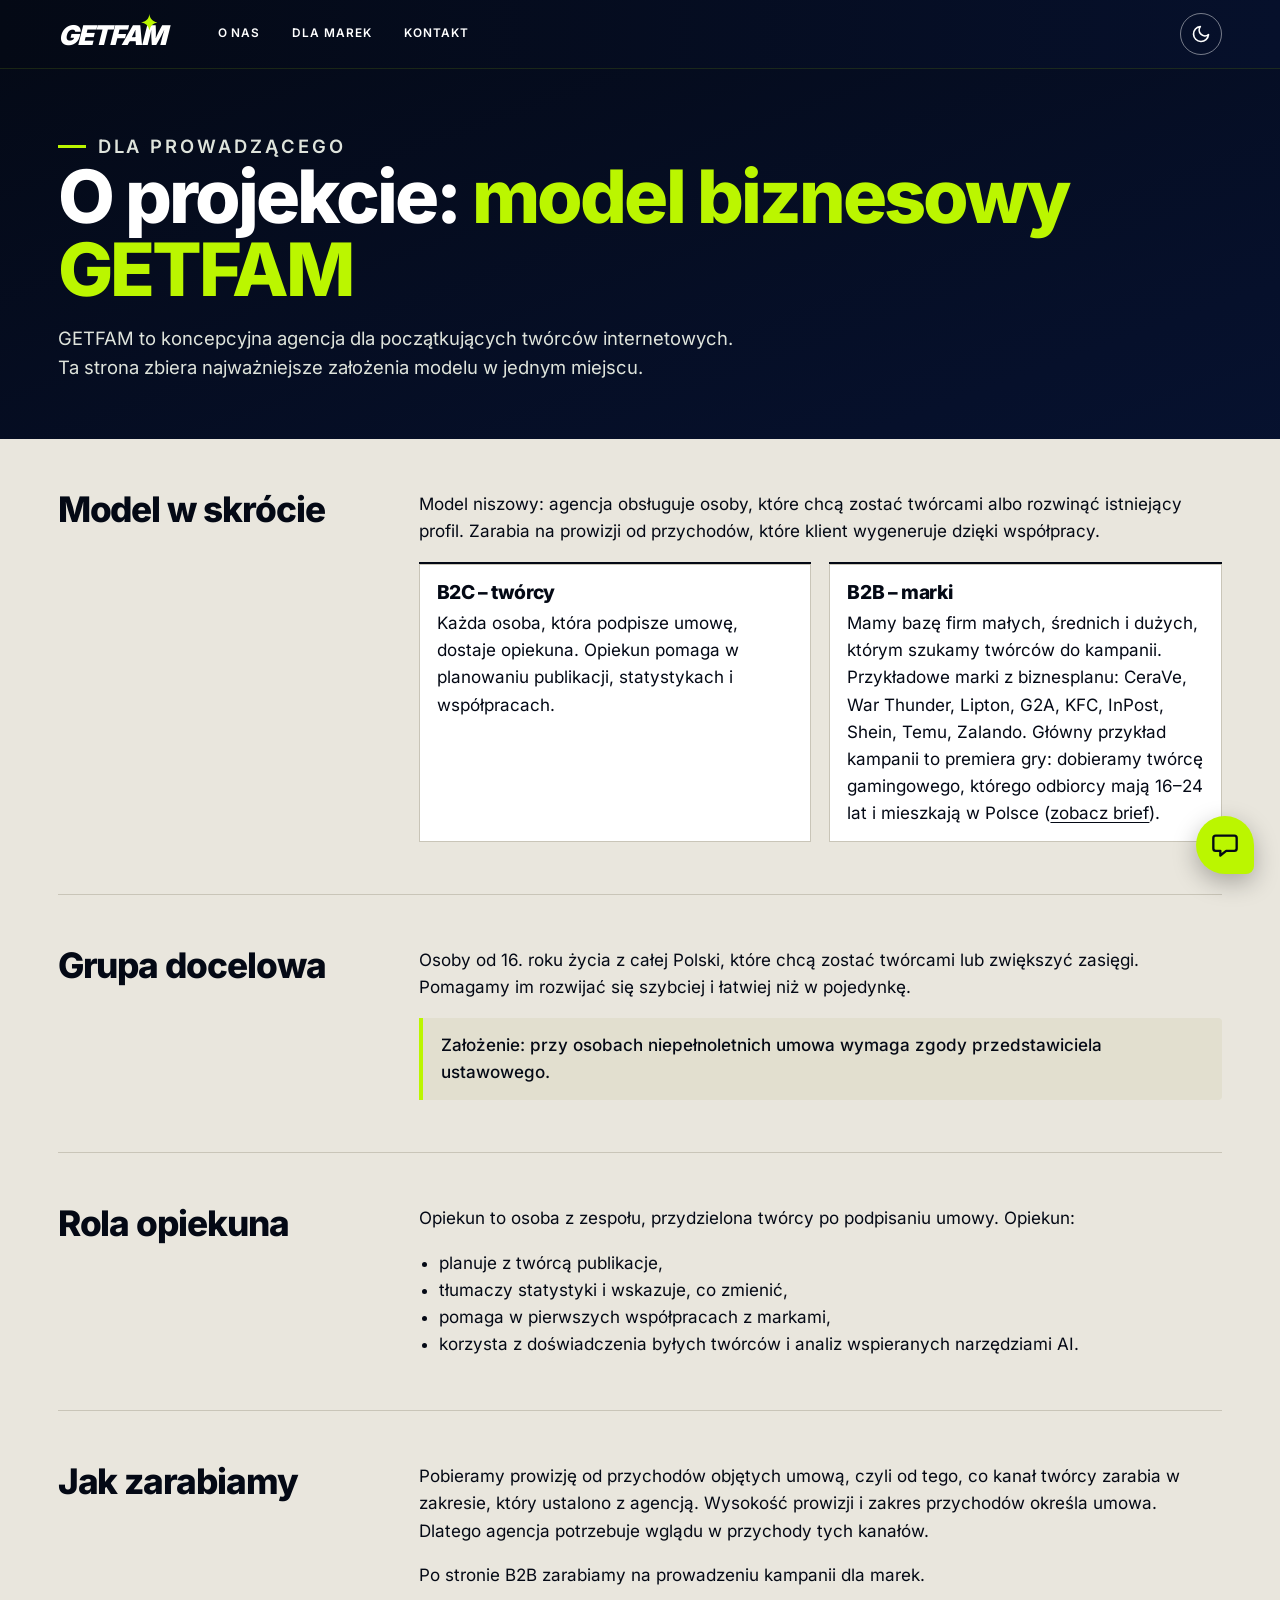
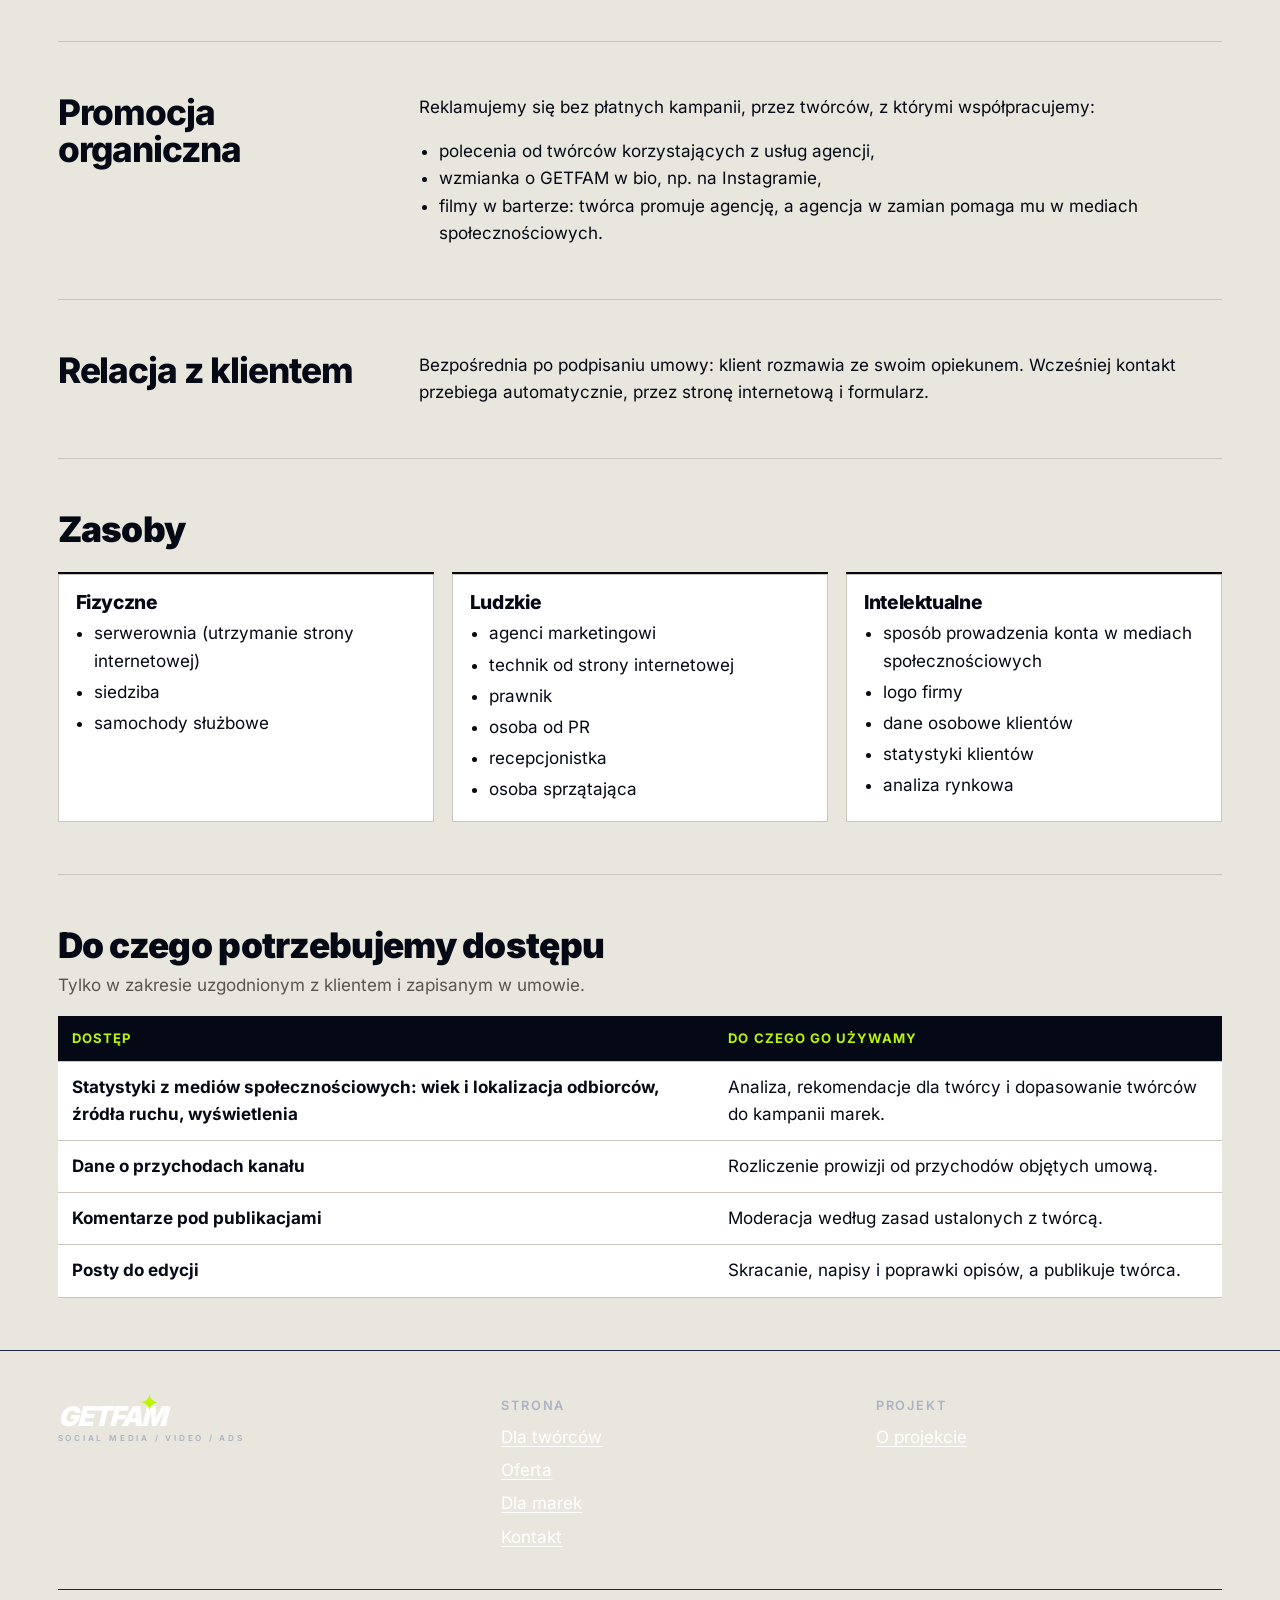
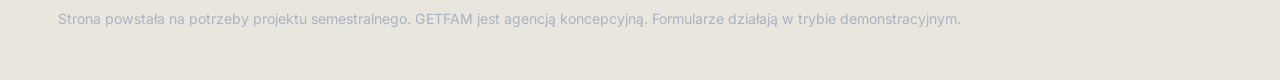
==== commit 535362e5: "Karuzela coverflow, czyszczenie dekoracji, menu z paskiem, ciepła brudna biel i spokojniejszy gradie" ====
--- a/o-projekcie.html
+++ b/o-projekcie.html
@@ -16,7 +16,7 @@
       h.setAttribute('data-theme', t);
     })();
   </script>
-  <link rel="stylesheet" href="css/style.css?v=20261120b">
+  <link rel="stylesheet" href="css/style.css?v=20261120m">
 </head>
 <body>
   <a class="skip-link" href="#main">Przejdź do treści</a>
@@ -234,6 +234,6 @@
     </button>
   </div>
 
-  <script src="js/app.js?v=20261120b"></script>
+  <script src="js/app.js?v=20261120m"></script>
 </body>
 </html>
--- a/css/style.css
+++ b/css/style.css
@@ -739,3 +739,108 @@
 /* Karta audytu: własna, wyraźna powierzchnia zamiast tła takiego samego jak strona i twardego cienia */
 .audit { background: linear-gradient(160deg, #0f2048 0%, #08132e 100%); background-attachment: scroll; border: 1px solid rgba(255, 255, 255, .16); border-radius: 18px; box-shadow: 0 24px 60px rgba(0, 0, 0, .38), inset 0 1px 0 rgba(255, 255, 255, .1); }
 .audit .option__body { border-color: rgba(255, 255, 255, .22); border-radius: 12px; background: rgba(255, 255, 255, .03); }
+
+/* Profil pod lupą: cała zawartość przykładu leży na własnej "karcie", żeby nie rozpływała się w gradiencie tła */
+.profile .pex { padding: clamp(18px, 2.6vw, 34px); margin-top: 22px; border: 1px solid var(--line); border-radius: 22px; background: rgba(255, 255, 255, .6); box-shadow: 0 18px 44px rgba(4, 9, 21, .08); }
+.profile .pex .tabs { margin-top: 0; }
+:root[data-theme="dark"] .profile .pex { background: linear-gradient(160deg, rgba(255, 255, 255, .07), rgba(255, 255, 255, .025)); border-color: rgba(255, 255, 255, .14); box-shadow: 0 24px 56px rgba(0, 0, 0, .32), inset 0 1px 0 rgba(255, 255, 255, .08); }
+:root[data-theme="dark"] .case__rec, :root[data-theme="dark"] .insight__tip { background: #15264b; }
+:root[data-theme="dark"] .timeline__track { background: rgba(255, 255, 255, .07); border-color: rgba(255, 255, 255, .4); }
+:root[data-theme="dark"] .switch { border-color: rgba(255, 255, 255, .4); }
+:root[data-theme="dark"] .clip__frame, :root[data-theme="dark"] .case__shot { box-shadow: 0 0 0 1px rgba(255, 255, 255, .22), 0 10px 28px rgba(0, 0, 0, .35); }
+:root[data-theme="dark"] .retention { background: #0f1d3d; box-shadow: inset 0 0 0 1px rgba(255, 255, 255, .3); }
+.profile .clip { border-top: 0; margin-top: 4px; padding-top: 0; }
+.profile .panel__q { margin-bottom: 26px; }
+
+/* Jasny motyw: podkreślenie aktywnej zakładki w kolorze tekstu, bo limonka na jasnym tle jest słabo widoczna */
+:root:not([data-theme="dark"]) .profile .tab[aria-selected="true"] { border-color: var(--ink); }
+
+/* Za co odpowiada opiekun: karuzela kart przewijana palcem, myszką, strzałkami i klawiaturą */
+.carousel { position: relative; margin-top: 18px; }
+.carousel__track { display: flex; gap: 20px; overflow-x: auto; scroll-snap-type: x mandatory; scroll-padding-left: 2px; padding: 6px 2px 22px; scrollbar-width: none; -webkit-overflow-scrolling: touch; cursor: grab; outline-offset: 4px; }
+.carousel__track::-webkit-scrollbar { display: none; }
+.carousel__track:focus-visible { outline: 3px solid var(--focus); border-radius: 18px; }
+.carousel__track.is-drag { cursor: grabbing; scroll-snap-type: none; user-select: none; }
+.svc-card { flex: 0 0 min(430px, 84%); scroll-snap-align: start; display: flex; flex-direction: column; gap: 14px; padding: clamp(22px, 2.4vw, 30px); background: var(--card); color: var(--ink); border: 1px solid var(--line); border-radius: 22px; box-shadow: 0 14px 34px rgba(4, 9, 21, .12); transition: transform .3s cubic-bezier(.2, .8, .2, 1), box-shadow .3s; }
+.svc-card:hover { transform: translateY(-4px); box-shadow: 0 20px 44px rgba(4, 9, 21, .2); }
+.svc-card__top { display: flex; align-items: center; justify-content: space-between; }
+.svc-card__icon { display: grid; place-items: center; width: 50px; height: 50px; border-radius: 14px; background: var(--lime); }
+.svc-card__icon svg { width: 26px; height: 26px; fill: none; stroke: #040915; stroke-width: 1.8; stroke-linecap: round; stroke-linejoin: round; }
+.svc-card__num { font-family: var(--display); font-weight: 800; font-size: 1.1rem; color: var(--muted); letter-spacing: .06em; }
+.svc-card h4 { margin: 4px 0 0; font-size: clamp(1.35rem, 2.2vw, 1.7rem); font-weight: 800; letter-spacing: -0.025em; line-height: 1.1; }
+.svc-card > p { margin: 0; color: var(--muted); line-height: 1.55; }
+.svc-card .example { margin: auto 0 0; }
+.carousel__nav { display: flex; align-items: center; justify-content: space-between; gap: 16px; }
+.carousel__dots { display: flex; gap: 8px; }
+.carousel__dots i { display: block; width: 8px; height: 8px; border-radius: 99px; background: var(--line); transition: width .3s ease, background .3s ease; }
+.carousel__dots i.is-on { width: 28px; background: var(--lime); }
+.carousel__btn { width: 48px; height: 48px; border-radius: 50%; border: 1px solid var(--line); background: var(--card); color: var(--ink); font-size: 1.2rem; cursor: pointer; transition: background .2s, border-color .2s, transform .2s, opacity .2s; }
+.carousel__btn:hover:not(:disabled) { background: var(--lime); border-color: var(--lime); color: #040915; transform: scale(1.06); }
+.carousel__btn:disabled { opacity: .35; cursor: default; }
+.carousel__btn:focus-visible { outline: 3px solid var(--focus); outline-offset: 2px; }
+:root:not([data-theme="dark"]) .carousel__dots i.is-on { background: var(--ink); }
+@media (prefers-reduced-motion: reduce) { .svc-card, .carousel__dots i { transition: none; } .svc-card:hover { transform: none; } }
+
+/* Karuzela: strzałki przy lewej krawędzi, żeby nie wchodziły pod dymek czatu w prawym dolnym rogu */
+.carousel__nav { justify-content: flex-start; gap: 10px; }
+.carousel__btn[data-dir="-1"] { order: 1; }
+.carousel__btn[data-dir="1"] { order: 2; }
+.carousel__dots { order: 3; margin-left: 12px; }
+
+/* Karuzela w stylu coverflow: karta pośrodku jest powiększona, pozostałe mniejsze, rozmyte i przygaszone. Strzałki po bokach. */
+.carousel { --cw: min(440px, 72vw); }
+.carousel__stage { position: relative; }
+.carousel__track { padding: 30px calc(50% - var(--cw) / 2) 36px; scroll-snap-type: x mandatory; scroll-padding: 0; }
+.svc-card { flex: 0 0 var(--cw); scroll-snap-align: center; transform: scale(calc(1.07 - var(--d, 0) * .17)); filter: blur(calc(var(--d, 0) * 3.2px)); opacity: calc(1 - var(--d, 0) * .5); transition: box-shadow .3s; will-change: transform, filter, opacity; }
+.svc-card:hover { transform: scale(calc(1.07 - var(--d, 0) * .17)); box-shadow: 0 24px 56px rgba(4, 9, 21, .3); }
+.carousel__btn { position: absolute; top: 50%; z-index: 3; margin-top: -24px; background: rgba(4, 9, 21, .55); color: #fff; border-color: rgba(255, 255, 255, .25); -webkit-backdrop-filter: blur(8px); backdrop-filter: blur(8px); }
+:root:not([data-theme="dark"]) .carousel__btn { background: rgba(255, 255, 255, .8); color: var(--ink); border-color: var(--line); }
+.carousel__btn--prev { left: 0; }
+.carousel__btn--next { right: 0; }
+.carousel__btn[data-dir="-1"], .carousel__btn[data-dir="1"] { order: 0; }
+.carousel__dots { order: 0; margin: 0; justify-content: center; }
+@media (max-width: 640px) { .carousel__btn { display: none; } }
+@media (prefers-reduced-motion: reduce) { .svc-card, .svc-card:hover { transform: none; filter: none; opacity: 1; } }
+
+/* Karuzela: boki wygaszają się miękko zamiast być ucięte ostrą krawędzią */
+.carousel__track { -webkit-mask-image: linear-gradient(90deg, transparent 0, #000 14%, #000 86%, transparent 100%); mask-image: linear-gradient(90deg, transparent 0, #000 14%, #000 86%, transparent 100%); }
+@media (max-width: 640px) { .carousel__track { -webkit-mask-image: linear-gradient(90deg, transparent 0, #000 6%, #000 94%, transparent 100%); mask-image: linear-gradient(90deg, transparent 0, #000 6%, #000 94%, transparent 100%); } }
+
+/* Porządki: mniej dekoracji, jedna duża rzecz na sekcję. Duże kontury cyfr zamiast ikon i kart, bez numerków, które nic nie liczą. */
+.steps3 { gap: clamp(24px, 3vw, 48px); }
+.step { display: block; }
+.step:not(:last-child)::after { display: none; }
+.step__num { display: block; width: auto; height: auto; border-radius: 0; background: none; box-shadow: none; font-size: clamp(4.5rem, 9vw, 8.5rem); line-height: .9; font-weight: 900; letter-spacing: -.05em; color: transparent; -webkit-text-stroke: 2px var(--ink); margin-bottom: 14px; transition: color .35s ease; }
+.step:hover .step__num { color: var(--lime); }
+.step__card, .step__card:hover { background: none; border: 0; border-top: 2px solid var(--ink); border-radius: 0; padding: 16px 0 0; box-shadow: none; transform: none; }
+.step__icon { display: none; }
+.step__row { grid-template-columns: 30px 1fr; }
+.step__who, .step__who--you { background: none; color: var(--ink); padding: 0; text-align: left; border-radius: 0; font-size: .7rem; letter-spacing: .1em; opacity: .55; }
+.step__who--you { opacity: 1; }
+.step__out { border-top: 0; padding-top: 18px; }
+.svc-card__top { display: none; }
+.svc-card h4 { font-size: clamp(1.7rem, 2.8vw, 2.3rem); margin-top: 0; }
+
+/* Menu: zamiast szkła i numerków limonkowy pasek wjeżdża spod napisu, a napis przewija się na ciemny. */
+@media (min-width: 861px) {
+  .site-nav ul { gap: 4px; }
+  .site-nav a, .site-nav a:hover, .site-nav a:focus-visible { padding: 9px 14px; border-radius: 4px; isolation: isolate; overflow: hidden; }
+  .site-nav a::before, .site-nav a:hover::before, .site-nav a:focus-visible::before { content: ""; position: absolute; inset: 0; z-index: -1; display: block; min-width: 0; height: auto; border-radius: 0; font-size: 0; background: var(--lime); transform: scaleY(0); transform-origin: bottom; transition: transform .4s cubic-bezier(.7, 0, .2, 1); }
+  .site-nav a:hover::before, .site-nav a:focus-visible::before { transform: scaleY(1); }
+  .site-nav a::after, .site-nav a:hover::after, .site-nav a:focus-visible::after { display: none; }
+  .nav-roll::after { color: #040915; }
+  .site-nav a:hover, .site-nav a:focus-visible { color: #fff; }
+}
+.step__card, .step__card:hover { height: auto; }
+.step__out { margin: 0; }
+
+/* Jasne tło: płaska, ciepła "brudna biel" zamiast białego z gradientem. Ciemne powierzchnie mają tylko bardzo spokojne przejście. */
+:root { --paper: #e9e6dd; --paper-2: #dfdbd0; --line: #c9c5b8; --muted: #57554d; --cream: #e2dfcf; --grad-light: none; }
+body { background: var(--paper); }
+.section--alt { background: var(--paper-2); }
+:root[data-theme="dark"] .section--alt { background: transparent; }
+:root { --grad-dark: linear-gradient(160deg, #040915 0%, #06102b 55%, #08163a 100%); }
+.site-header { background: linear-gradient(90deg, #040915 0%, #06102b 100%); }
+.hero { background: linear-gradient(160deg, #040915 0%, #06102b 100%); }
+:root[data-theme="dark"] { --line: rgba(255, 255, 255, .18); --paper: #070d1c; --paper-2: #0b1326; --cream: #15264b; --muted: #a9b2c4; }
+:root[data-theme="dark"] body { background: var(--grad-dark); background-attachment: fixed; }
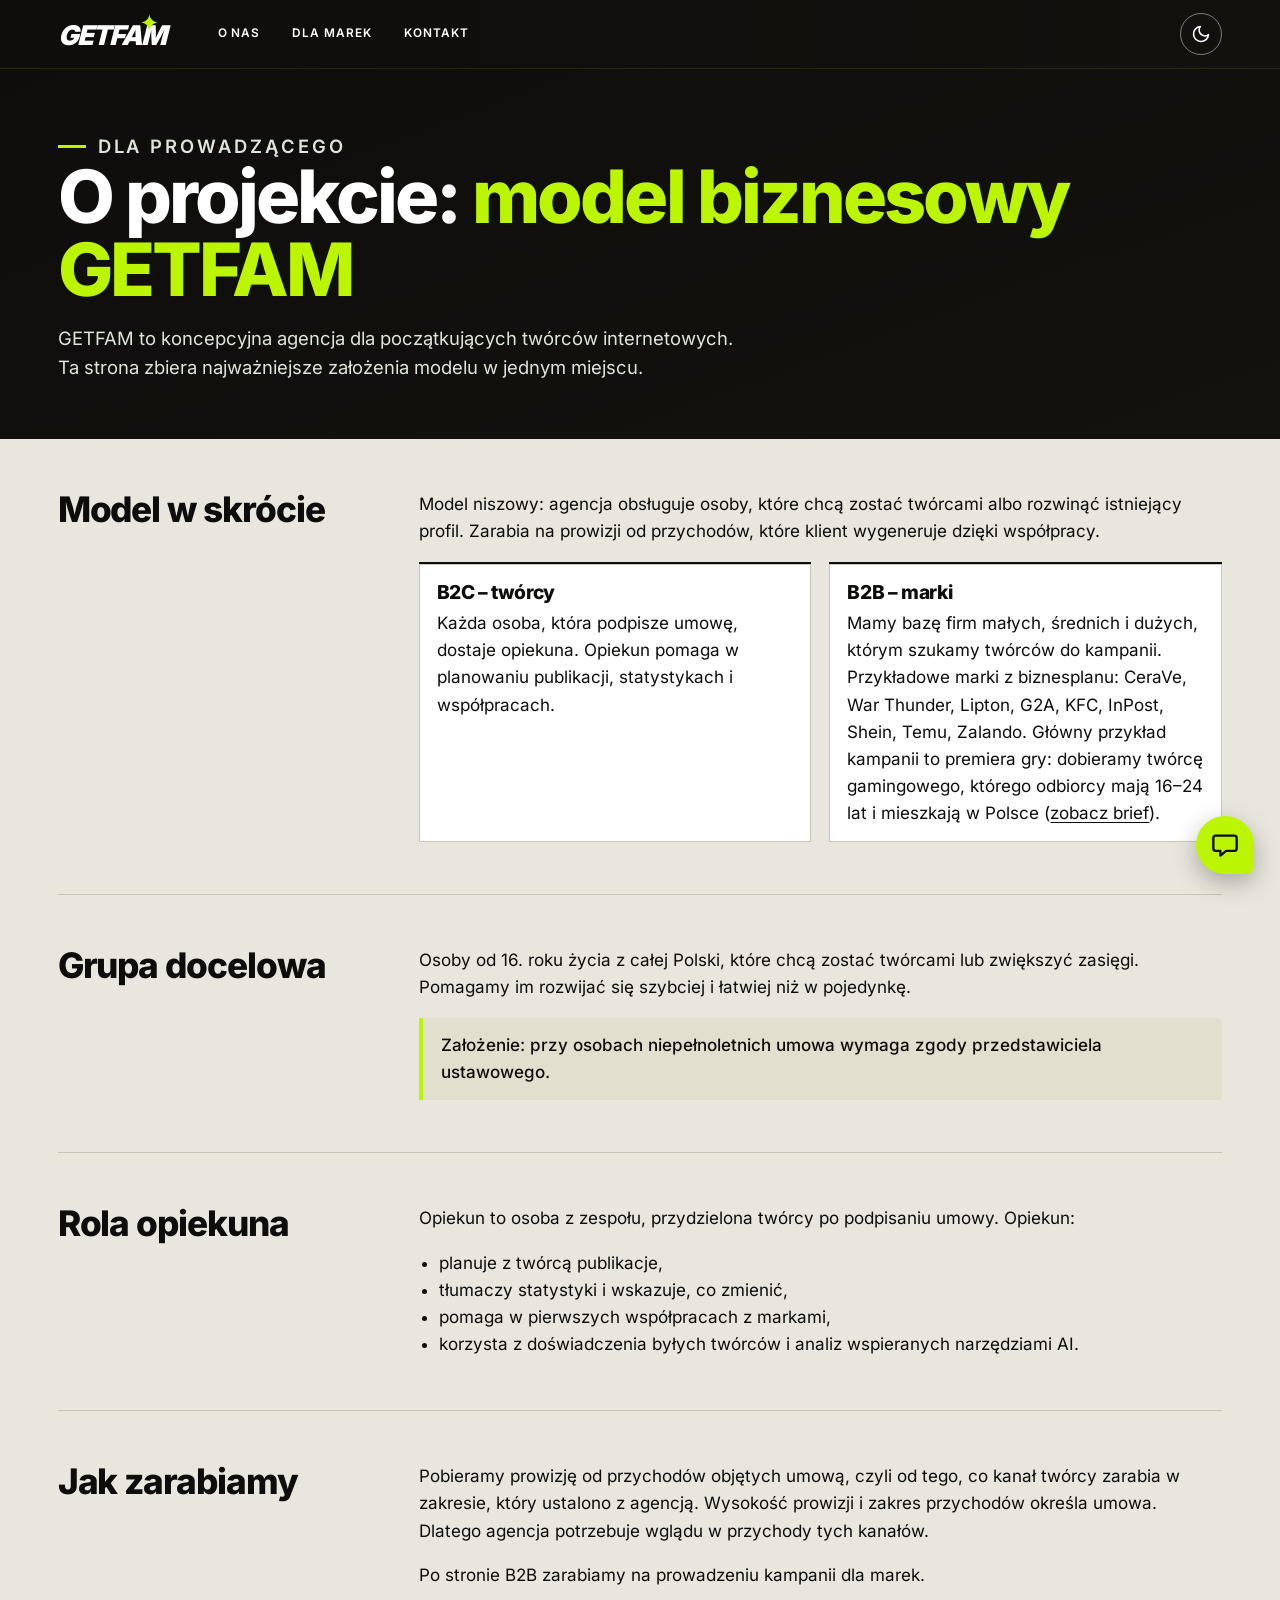
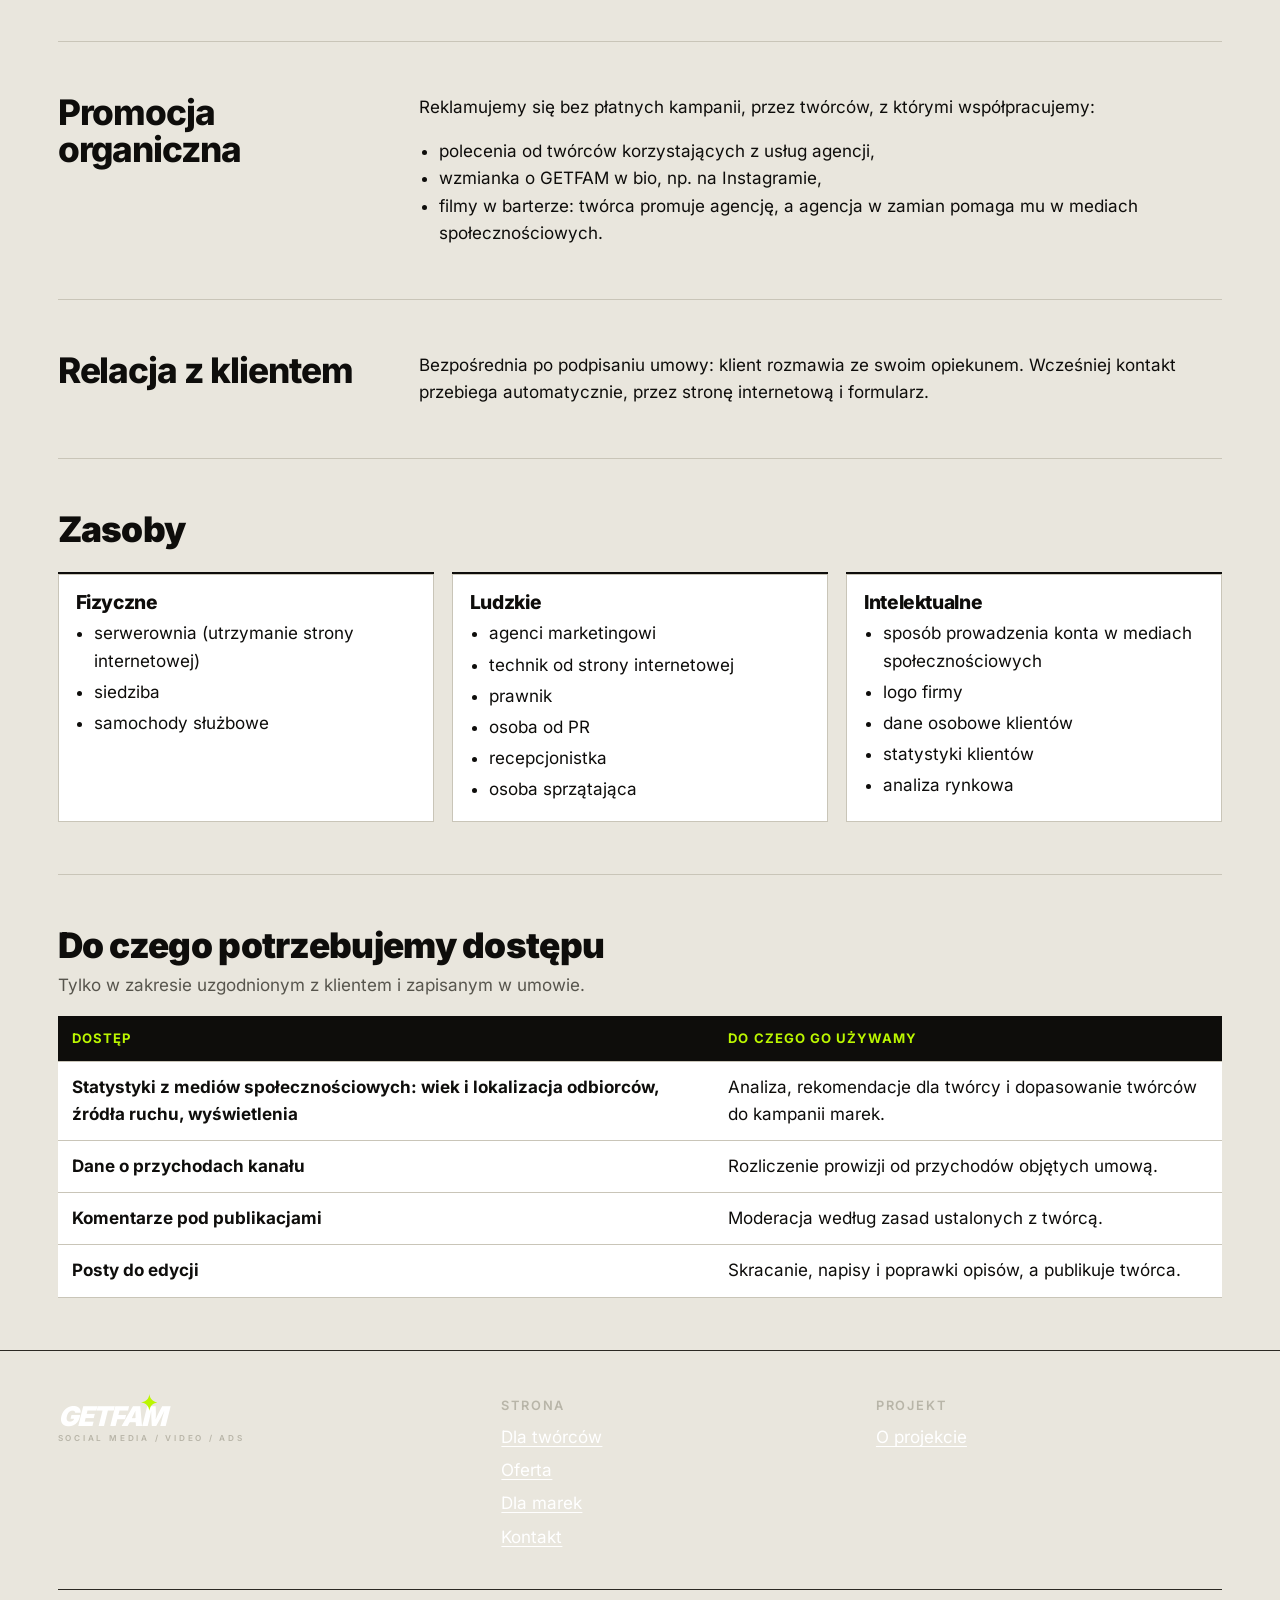
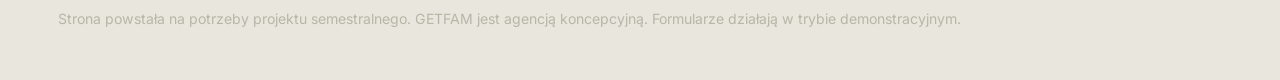
==== commit 1e14abbe: "Zamień granat na ciepły grafit Co-Authored-By: Claude Sonnet 5.5 <noreply@anthropic.com>" ====
--- a/o-projekcie.html
+++ b/o-projekcie.html
@@ -5,7 +5,7 @@
   <meta name="viewport" content="width=device-width, initial-scale=1">
   <title>O projekcie – GETFAM</title>
   <meta name="description" content="Model biznesowy GETFAM w skrócie: B2C i B2B, grupa docelowa, rola opiekuna, prowizja, promocja organiczna, zasoby i dostęp do statystyk.">
-  <link rel="icon" href="data:image/svg+xml,%3Csvg xmlns='http://www.w3.org/2000/svg' viewBox='0 0 32 32'%3E%3Crect width='32' height='32' fill='%23040915'/%3E%3Cpath d='M16 3c1 8 5 12 13 13-8 1-12 5-13 13-1-8-5-12-13-13 8-1 12-5 13-13z' fill='%23bbf600'/%3E%3C/svg%3E">
+  <link rel="icon" href="data:image/svg+xml,%3Csvg xmlns='http://www.w3.org/2000/svg' viewBox='0 0 32 32'%3E%3Crect width='32' height='32' fill='%230e0d0b'/%3E%3Cpath d='M16 3c1 8 5 12 13 13-8 1-12 5-13 13-1-8-5-12-13-13 8-1 12-5 13-13z' fill='%23bbf600'/%3E%3C/svg%3E">
   <script>
     (function () {
       var h = document.documentElement;
@@ -16,7 +16,7 @@
       h.setAttribute('data-theme', t);
     })();
   </script>
-  <link rel="stylesheet" href="css/style.css?v=20261120m">
+  <link rel="stylesheet" href="css/style.css?v=20261120o">
 </head>
 <body>
   <a class="skip-link" href="#main">Przejdź do treści</a>
@@ -234,6 +234,6 @@
     </button>
   </div>
 
-  <script src="js/app.js?v=20261120m"></script>
+  <script src="js/app.js?v=20261120o"></script>
 </body>
 </html>
--- a/css/style.css
+++ b/css/style.css
@@ -15,21 +15,21 @@
 /* ---------- Tokeny: motyw jasny (domyślny) i ciemny ---------- */
 :root {
   color-scheme: light;
-  --black: #040915;
+  --black: #0e0d0b;
   --lime: #bbf600;
-  --ink: #040915;          /* tekst i linie na jasnych powierzchniach */
+  --ink: #0e0d0b;          /* tekst i linie na jasnych powierzchniach */
   --paper: #eef0eb;        /* złamana biel */
   --paper-2: #e1e6df;
   --card: #ffffff;
   --cream: #e4ebd8;        /* kremowe tło z limonkowym paskiem */
-  --muted: #4a5262;
+  --muted: #57554d;
   --line: #c9d0c8;
   --danger: #b3261e;
   --danger-bg: #fff4f3;
-  --sel-bg: #040915;       /* zaznaczony element (zakładka, przełącznik) */
+  --sel-bg: #0e0d0b;       /* zaznaczony element (zakładka, przełącznik) */
   --sel-fg: #bbf600;
-  --muted-dark: #aab3c4;
-  --line-dark: #1f2a40;
+  --muted-dark: #b8b5a8;
+  --line-dark: #2b2923;
   --focus: var(--ink);
   --display: "Inter", "Segoe UI", system-ui, -apple-system, Arial, sans-serif;
   --body: "Inter", "Segoe UI", system-ui, -apple-system, Arial, sans-serif;
@@ -40,16 +40,16 @@
 :root[data-theme="dark"] {
   color-scheme: dark;
   --ink: #eef0eb;
-  --paper: #070d1c;
-  --paper-2: #0b1326;
-  --card: #0f182c;
-  --cream: #131d33;
-  --muted: #a9b2c4;
-  --line: #1f2a40;
+  --paper: #12110e;
+  --paper-2: #191812;
+  --card: #1c1a15;
+  --cream: #211f18;
+  --muted: #b8b5a8;
+  --line: #2b2923;
   --danger: #ff8a80;
   --danger-bg: #2c1917;
   --sel-bg: #bbf600;
-  --sel-fg: #040915;
+  --sel-fg: #0e0d0b;
 }
 
 *, *::before, *::after { box-sizing: border-box; }
@@ -162,7 +162,7 @@
 }
 .hero__bg picture, .hero__bg img { display: block; width: 100%; height: 100%; }
 .hero__bg img { object-fit: cover; object-position: 62% 42%; filter: saturate(.9); }
-.hero__shade { position: absolute; z-index: -3; inset: 0; background: radial-gradient(ellipse 75% 95% at 90% 0%, rgba(4, 9, 21, 0) 30%, rgba(4, 9, 21, .4) 100%), linear-gradient(90deg, rgba(4, 9, 21, .95) 0%, rgba(4, 9, 21, .84) 28%, rgba(4, 9, 21, .4) 50%, rgba(4, 9, 21, 0) 66%), linear-gradient(0deg, rgba(4, 9, 21, .6) 0%, rgba(4, 9, 21, 0) 26%); }
+.hero__shade { position: absolute; z-index: -3; inset: 0; background: radial-gradient(ellipse 75% 95% at 90% 0%, rgba(14, 13, 11, 0) 30%, rgba(14, 13, 11, .4) 100%), linear-gradient(90deg, rgba(14, 13, 11, .95) 0%, rgba(14, 13, 11, .84) 28%, rgba(14, 13, 11, .4) 50%, rgba(14, 13, 11, 0) 66%), linear-gradient(0deg, rgba(14, 13, 11, .6) 0%, rgba(14, 13, 11, 0) 26%); }
 .hero__inner { position: relative; z-index: 1; }
 .hero__copy { max-width: min(560px, 52%); }
 @media (min-width: 1100px) { .hero__copy { max-width: min(800px, 58%); } .hero__lead { font-size: 1.25rem; } }
@@ -191,7 +191,7 @@
   .hero { --bgh: min(100vw, 480px); display: block; min-height: 0; padding: 0 0 36px; }
   .hero__bg { position: relative; width: 100%; height: var(--bgh); transform: none; -webkit-mask-image: none; mask-image: none; }
   .hero__bg img { object-position: 50% 50%; }
-  .hero__shade { inset: 0 0 auto 0; height: var(--bgh); background: linear-gradient(0deg, #040915 0%, rgba(4, 9, 21, .9) 16%, rgba(4, 9, 21, 0) 46%), linear-gradient(90deg, rgba(4, 9, 21, .5) 0%, rgba(4, 9, 21, 0) 45%); }
+  .hero__shade { inset: 0 0 auto 0; height: var(--bgh); background: linear-gradient(0deg, #0e0d0b 0%, rgba(14, 13, 11, .9) 16%, rgba(14, 13, 11, 0) 46%), linear-gradient(90deg, rgba(14, 13, 11, .5) 0%, rgba(14, 13, 11, 0) 45%); }
   .hero__inner { margin-top: calc(var(--bgh) * -0.3); }
   .hero__copy { max-width: none; }
   .hero h1 { font-size: clamp(2.5rem, 11vw, 3.4rem); }
@@ -264,10 +264,10 @@
 @media (min-width: 800px) { .case { grid-template-columns: minmax(0, 1.05fr) minmax(0, 0.95fr); gap: 48px; } }
 .case__shot { position: relative; margin: 0; border-radius: 10px; overflow: hidden; min-height: 320px; aspect-ratio: 5 / 4; background: var(--paper-2); box-shadow: 0 0 0 1px var(--line); }
 .case__shot img { position: absolute; inset: 0; width: 100%; height: 100%; object-fit: cover; object-position: 50% 44%; transform: scale(1.15); transform-origin: 50% 44%; }
-.comment { position: absolute; left: 16px; right: 16px; bottom: 16px; display: flex; gap: 12px; align-items: center; max-width: 340px; background: #fff; color: #040915; border-radius: 12px; padding: 12px 16px; box-shadow: 0 8px 24px rgba(0, 0, 0, .25); }
+.comment { position: absolute; left: 16px; right: 16px; bottom: 16px; display: flex; gap: 12px; align-items: center; max-width: 340px; background: #fff; color: #0e0d0b; border-radius: 12px; padding: 12px 16px; box-shadow: 0 8px 24px rgba(0, 0, 0, .25); }
 .comment__avatar { flex: none; width: 34px; height: 34px; border-radius: 50%; background: #d9d5c6; box-shadow: inset 0 0 0 2px #fff, inset 0 -14px 0 -4px #b9b4a2; }
 .comment p { margin: 0; line-height: 1.3; }
-.comment__who { font-size: 0.72rem; font-weight: 600; letter-spacing: 0.06em; text-transform: uppercase; color: #55607a; }
+.comment__who { font-size: 0.72rem; font-weight: 600; letter-spacing: 0.06em; text-transform: uppercase; color: #6b685d; }
 .comment__text { font-weight: 600; }
 .case__rec { background: var(--cream); border-left: 4px solid var(--lime); border-radius: 0 10px 10px 0; padding: clamp(22px, 3vw, 36px); display: flex; flex-direction: column; justify-content: center; }
 .rec__label { font-size: 0.76rem; font-weight: 700; letter-spacing: 0.14em; text-transform: uppercase; color: var(--muted); margin: 0 0 14px; }
@@ -299,7 +299,7 @@
 .shot { position: absolute; inset: 0; width: 100%; height: 100%; object-fit: cover; transition: opacity .3s ease; }
 .shot--b { opacity: 0; }
 .clip[data-shot="b"] .shot--b { opacity: 1; }
-.clip__time { position: absolute; left: 10px; top: 10px; background: rgba(4, 9, 21, .78); color: #fff; font-weight: 700; font-size: 0.8rem; padding: 3px 9px; border-radius: 999px; font-variant-numeric: tabular-nums; }
+.clip__time { position: absolute; left: 10px; top: 10px; background: rgba(14, 13, 11, .78); color: #fff; font-weight: 700; font-size: 0.8rem; padding: 3px 9px; border-radius: 999px; font-variant-numeric: tabular-nums; }
 
 .switch { display: inline-flex; border: 2px solid var(--ink); border-radius: 999px; padding: 3px; gap: 2px; margin: 0 0 20px; flex-wrap: wrap; }
 .switch button { font: inherit; font-weight: 600; font-size: 0.95rem; padding: 8px 16px; min-height: 40px; border: 0; border-radius: 999px; background: transparent; color: var(--ink); cursor: pointer; }
@@ -329,7 +329,7 @@
 .bar-row { display: grid; grid-template-columns: 112px 1fr 44px; gap: 10px; align-items: center; margin-bottom: 8px; font-size: 0.92rem; }
 .bar-row b { text-align: right; font-variant-numeric: tabular-nums; }
 .bar { height: 18px; background: var(--paper-2); border-radius: 3px; overflow: hidden; }
-.bar i { display: block; height: 100%; width: 0; background: #8a93a6; transition: width .5s .1s cubic-bezier(.2, .8, .2, 1); }
+.bar i { display: block; height: 100%; width: 0; background: #8f8c80; transition: width .5s .1s cubic-bezier(.2, .8, .2, 1); }
 .bar--after i { background: var(--ink); }
 .clip[data-result="on"] .bar i { width: var(--w); }
 @media (max-width: 420px) { .bar-row { grid-template-columns: 1fr 1fr 40px; } .bar-row span { grid-column: 1 / -1; } .bar-row .bar { grid-column: 1 / 3; } }
@@ -340,7 +340,7 @@
 .audit { background: var(--black); color: #fff; border-radius: 8px; padding: 28px; --focus: var(--lime); box-shadow: 10px 10px 0 var(--line); overflow-x: hidden; overflow-x: clip; }
 @media (max-width: 520px) { .audit { padding: 22px 18px; box-shadow: 6px 6px 0 var(--line); } }
 .audit__progress { display: flex; gap: 6px; margin: 0 0 8px; padding: 0; list-style: none; }
-.audit__progress li { position: relative; flex: 1; height: 6px; background: #26324a; border-radius: 3px; overflow: hidden; }
+.audit__progress li { position: relative; flex: 1; height: 6px; background: #34322b; border-radius: 3px; overflow: hidden; }
 .audit__progress li::after { content: ""; position: absolute; inset: 0; background: var(--lime); transform: scaleX(0); transform-origin: left; transition: transform .22s ease-out; }
 .audit__progress li.is-done::after { transform: scaleX(1); }
 .audit__count { font-size: 0.85rem; color: var(--muted-dark); margin: 0 0 20px; font-weight: 600; }
@@ -350,9 +350,9 @@
 .options { display: grid; gap: 10px; }
 .option { position: relative; display: block; }
 .option input { position: absolute; inset: 0; width: 100%; height: 100%; opacity: 0; margin: 0; cursor: pointer; z-index: 1; }
-.option__body { display: block; padding: 15px 18px 15px 52px; border: 2px solid #3a465e; border-radius: 6px; position: relative; font-weight: 600; transition: border-color .15s ease, background-color .15s ease; }
+.option__body { display: block; padding: 15px 18px 15px 52px; border: 2px solid #45433a; border-radius: 6px; position: relative; font-weight: 600; transition: border-color .15s ease, background-color .15s ease; }
 .option__body small { display: block; font-weight: 400; color: var(--muted-dark); font-size: 0.92rem; }
-.option__body::before { content: ""; position: absolute; left: 18px; top: 50%; width: 20px; height: 20px; margin-top: -10px; border: 2px solid #8a93a6; border-radius: 50%; transition: background-color .15s ease, border-color .15s ease; }
+.option__body::before { content: ""; position: absolute; left: 18px; top: 50%; width: 20px; height: 20px; margin-top: -10px; border: 2px solid #8f8c80; border-radius: 50%; transition: background-color .15s ease, border-color .15s ease; }
 .option__body::after { content: ""; position: absolute; left: 25px; top: 50%; width: 6px; height: 11px; margin-top: -8px; border: solid var(--black); border-width: 0 3px 3px 0; transform: rotate(45deg) scale(0); transition: transform .15s ease; }
 .option:hover .option__body { border-color: #fff; }
 .option input:checked + .option__body { border-color: var(--lime); background: #1d2008; }
@@ -412,7 +412,7 @@
 .steps-list h3 { font-size: 1.15rem; font-weight: 700; letter-spacing: 0; margin-bottom: 2px; }
 .steps-list p { margin: 0; color: var(--muted-dark); }
 .brief {
-  --ink: #040915; --paper: #eef0eb; --paper-2: #e1e6df; --card: #fff; --muted: #4a5262; --line: #c9d0c8; --focus: #040915;
+  --ink: #0e0d0b; --paper: #eef0eb; --paper-2: #e1e6df; --card: #fff; --muted: #57554d; --line: #c9d0c8; --focus: #0e0d0b;
   background: var(--paper); color: var(--ink); border-radius: 8px; padding: 24px;
 }
 @media (max-width: 520px) { .brief { padding: 20px 16px; } }
@@ -420,7 +420,7 @@
 .brief dl { margin: 0 0 18px; display: grid; grid-template-columns: auto 1fr; gap: 6px 16px; font-size: 0.98rem; }
 .brief dt { font-weight: 700; }
 .brief dd { margin: 0; }
-.brief .btn--dark { background: #040915; border-color: #040915; color: #bbf600; }
+.brief .btn--dark { background: #0e0d0b; border-color: #0e0d0b; color: #bbf600; }
 .match { width: 100%; border-collapse: collapse; font-size: 0.92rem; margin: 6px 0 4px; }
 .match caption { text-align: left; font-weight: 700; padding-bottom: 6px; }
 .match th, .match td { text-align: left; padding: 8px 8px 8px 0; border-top: 1px solid var(--line); vertical-align: top; }
@@ -500,13 +500,13 @@
 
 /* Czat (atrapa): zawsze odpowiada „Przerwa techniczna” */
 .gfbot { position: fixed; right: clamp(14px, 2vw, 28px); bottom: clamp(14px, 2vw, 28px); z-index: 60; display: flex; flex-direction: column; align-items: flex-end; gap: 12px; }
-.gfbot__toggle { width: 58px; height: 58px; border: 0; border-radius: 50% 50% 8px 50%; background: var(--lime); color: #040915; display: grid; place-items: center; cursor: pointer; box-shadow: 0 8px 24px rgba(0, 0, 0, .28); transition: transform .2s; }
+.gfbot__toggle { width: 58px; height: 58px; border: 0; border-radius: 50% 50% 8px 50%; background: var(--lime); color: #0e0d0b; display: grid; place-items: center; cursor: pointer; box-shadow: 0 8px 24px rgba(0, 0, 0, .28); transition: transform .2s; }
 .gfbot__toggle svg { width: 28px; height: 28px; fill: none; stroke: currentColor; stroke-width: 2; stroke-linejoin: round; }
 .gfbot__toggle:hover { transform: translateY(-2px) scale(1.05); }
 .gfbot__toggle:focus-visible, .gfbot__close:focus-visible, .gfbot__send:focus-visible { outline: 3px solid var(--ink); outline-offset: 2px; }
 .gfbot__panel { width: min(340px, calc(100vw - 28px)); max-height: min(460px, 70svh); display: flex; flex-direction: column; background: var(--card); color: var(--ink); border: 1px solid var(--line); border-radius: 18px 18px 6px 18px; box-shadow: 0 18px 48px rgba(0, 0, 0, .35); overflow: hidden; }
 .gfbot__panel[hidden] { display: none; }
-.gfbot__head { display: flex; align-items: center; gap: 10px; padding: 14px 16px; background: #040915; color: #fff; }
+.gfbot__head { display: flex; align-items: center; gap: 10px; padding: 14px 16px; background: #0e0d0b; color: #fff; }
 .gfbot__head h2 { flex: 1; margin: 0; font-size: 1rem; font-weight: 800; letter-spacing: -0.01em; }
 .gfbot__star { width: 18px; height: 18px; fill: var(--lime); }
 .gfbot__close { width: 32px; height: 32px; border: 0; border-radius: 8px; background: transparent; color: #fff; font-size: 1.5rem; line-height: 1; cursor: pointer; }
@@ -514,11 +514,11 @@
 .gfbot__log { flex: 1; min-height: 160px; overflow-y: auto; padding: 16px; display: flex; flex-direction: column; gap: 10px; }
 .gfbot__msg { margin: 0; max-width: 82%; padding: 10px 14px; font-size: .95rem; line-height: 1.4; border-radius: 16px; overflow-wrap: anywhere; }
 .gfbot__msg--bot { align-self: flex-start; background: var(--paper); border-bottom-left-radius: 4px; }
-.gfbot__msg--me { align-self: flex-end; background: var(--lime); color: #040915; border-bottom-right-radius: 4px; }
+.gfbot__msg--me { align-self: flex-end; background: var(--lime); color: #0e0d0b; border-bottom-right-radius: 4px; }
 .gfbot__form { display: flex; gap: 8px; padding: 12px; border-top: 1px solid var(--line); }
 .gfbot__form input { flex: 1; min-width: 0; padding: 11px 14px; border: 1px solid var(--line); border-radius: 999px; background: var(--paper); color: var(--ink); font: inherit; font-size: .95rem; }
 .gfbot__form input:focus-visible { outline: 2px solid var(--ink); outline-offset: 1px; }
-.gfbot__send { width: 42px; height: 42px; flex: none; border: 0; border-radius: 50%; background: var(--lime); color: #040915; font-size: 1.1rem; font-weight: 800; cursor: pointer; }
+.gfbot__send { width: 42px; height: 42px; flex: none; border: 0; border-radius: 50%; background: var(--lime); color: #0e0d0b; font-size: 1.1rem; font-weight: 800; cursor: pointer; }
 @media (prefers-reduced-motion: no-preference) { .gfbot__panel:not([hidden]) { animation: gfbot-in .22s ease-out; } .gfbot__msg { animation: gfbot-in .22s ease-out; } }
 @keyframes gfbot-in { from { opacity: 0; transform: translateY(8px); } to { opacity: 1; transform: none; } }
 
@@ -528,7 +528,7 @@
 .comment:focus-visible { outline: 3px solid var(--lime); outline-offset: 3px; }
 .comment__body { display: block; flex: 1; }
 .comment__body span { display: block; line-height: 1.3; }
-.comment__go { flex: none; font-size: .8rem; font-weight: 800; background: var(--lime); color: #040915; padding: 5px 10px; border-radius: 999px; }
+.comment__go { flex: none; font-size: .8rem; font-weight: 800; background: var(--lime); color: #0e0d0b; padding: 5px 10px; border-radius: 999px; }
 .comment:not(.is-done) .comment__go { animation: nudge 1.6s ease-in-out infinite; }
 .comment.is-done .comment__go { display: none; }
 @keyframes nudge { 0%, 100% { transform: none; } 50% { transform: translateX(4px); } }
@@ -552,7 +552,7 @@
 /* Oferta: trzy kroki, co robisz Ty, a co My */
 .steps3 { list-style: none; margin: 40px 0 56px; padding: 0; display: grid; gap: 18px; position: relative; }
 .step { position: relative; display: grid; grid-template-columns: 44px 1fr; gap: 14px; align-items: start; }
-.step__num { z-index: 1; display: grid; place-items: center; width: 44px; height: 44px; border-radius: 50%; background: var(--lime); color: #040915; font-family: var(--display); font-weight: 800; font-size: 1.15rem; }
+.step__num { z-index: 1; display: grid; place-items: center; width: 44px; height: 44px; border-radius: 50%; background: var(--lime); color: #0e0d0b; font-family: var(--display); font-weight: 800; font-size: 1.15rem; }
 .step:not(:last-child)::after { content: ""; position: absolute; left: 21px; top: 44px; bottom: -18px; width: 2px; background: var(--line); }
 .step__card { background: var(--card); color: var(--ink); border: 1px solid var(--line); border-radius: 14px; padding: 20px 22px; transition: transform .2s, box-shadow .2s; }
 .step__card:hover { transform: translateY(-3px); box-shadow: 0 12px 28px rgba(0, 0, 0, .18); }
@@ -562,7 +562,7 @@
 .step__row { display: grid; grid-template-columns: 38px 1fr; gap: 10px; align-items: baseline; margin: 0 0 10px; line-height: 1.4; }
 .step__row:last-child { margin-bottom: 0; }
 .step__who { font-size: .72rem; font-weight: 800; letter-spacing: .08em; text-transform: uppercase; text-align: center; padding: 3px 0; border-radius: 999px; background: var(--ink); color: var(--paper); }
-.step__who--you { background: var(--lime); color: #040915; }
+.step__who--you { background: var(--lime); color: #0e0d0b; }
 @media (min-width: 860px) {
   .steps3 { grid-template-columns: repeat(3, 1fr); gap: 24px; }
   .step { grid-template-columns: 1fr; gap: 16px; }
@@ -644,7 +644,7 @@
   .site-nav a { padding: 9px 16px 9px 12px; border-radius: 999px; border: 1px solid rgba(255, 255, 255, .14); background: linear-gradient(180deg, rgba(255, 255, 255, .09), rgba(255, 255, 255, .03)); -webkit-backdrop-filter: blur(8px); backdrop-filter: blur(8px); box-shadow: inset 0 1px 0 rgba(255, 255, 255, .08); transition: border-color .35s ease, color .35s ease, background .35s ease, transform .45s cubic-bezier(.2, .8, .2, 1), box-shadow .45s ease; }
   .site-nav a::before { display: grid; place-items: center; min-width: 24px; height: 24px; border-radius: 50%; background: rgba(187, 246, 0, .14); font-size: .66rem; transition: background .35s ease, color .35s ease; }
   .site-nav a:hover, .site-nav a:focus-visible { border-color: rgba(187, 246, 0, .6); color: #fff; background: linear-gradient(180deg, rgba(187, 246, 0, .16), rgba(187, 246, 0, .05)); box-shadow: 0 6px 20px rgba(187, 246, 0, .14), inset 0 1px 0 rgba(255, 255, 255, .1); transform: translateY(-1px); }
-  .site-nav a:hover::before, .site-nav a:focus-visible::before { background: var(--lime); color: #040915; }
+  .site-nav a:hover::before, .site-nav a:focus-visible::before { background: var(--lime); color: #0e0d0b; }
   .site-nav a:active { transform: scale(.97); }
 }
 
@@ -658,22 +658,22 @@
 
 /* Menu w nagłówku: łagodniejsze rogi i gradient z palety (limonka → błękit → granat), który odcina się od tła */
 @media (min-width: 861px) {
-  .site-nav a { border-radius: 16px; border: 1px solid rgba(187, 246, 0, .28); background: linear-gradient(135deg, rgba(187, 246, 0, .2) 0%, rgba(48, 92, 210, .3) 60%, rgba(14, 28, 70, .5) 100%); box-shadow: inset 0 1px 0 rgba(255, 255, 255, .14), 0 4px 14px rgba(0, 0, 0, .25); }
-  .site-nav a:hover, .site-nav a:focus-visible { border-color: rgba(187, 246, 0, .75); background: linear-gradient(135deg, rgba(187, 246, 0, .42) 0%, rgba(48, 92, 210, .34) 65%, rgba(14, 28, 70, .5) 100%); box-shadow: 0 8px 22px rgba(187, 246, 0, .2), inset 0 1px 0 rgba(255, 255, 255, .18); }
+  .site-nav a { border-radius: 16px; border: 1px solid rgba(187, 246, 0, .28); background: linear-gradient(135deg, rgba(187, 246, 0, .2) 0%, rgba(255, 255, 255, .3) 60%, rgba(14, 28, 70, .5) 100%); box-shadow: inset 0 1px 0 rgba(255, 255, 255, .14), 0 4px 14px rgba(0, 0, 0, .25); }
+  .site-nav a:hover, .site-nav a:focus-visible { border-color: rgba(187, 246, 0, .75); background: linear-gradient(135deg, rgba(187, 246, 0, .42) 0%, rgba(255, 255, 255, .34) 65%, rgba(14, 28, 70, .5) 100%); box-shadow: 0 8px 22px rgba(187, 246, 0, .2), inset 0 1px 0 rgba(255, 255, 255, .18); }
 }
 
 /* Ogólny gradient tła strony: granat → błękit z limonkową poświatą. Ciemne powierzchnie i jasne sekcje mają ten sam kierunek światła. */
 :root {
-  --grad-dark: radial-gradient(ellipse 60% 120% at 92% -10%, rgba(187, 246, 0, .13), transparent 60%), radial-gradient(ellipse 70% 120% at 0% 110%, rgba(48, 92, 210, .28), transparent 65%), linear-gradient(125deg, #040915 0%, #09163a 55%, #050d24 100%);
-}
-.site-header { background: linear-gradient(90deg, #040915 0%, #0a1838 45%, #0d2150 75%, #071331 100%); box-shadow: 0 1px 0 rgba(187, 246, 0, .12); }
+  --grad-dark: radial-gradient(ellipse 60% 120% at 92% -10%, rgba(187, 246, 0, .13), transparent 60%), radial-gradient(ellipse 70% 120% at 0% 110%, rgba(255, 255, 255, .28), transparent 65%), linear-gradient(125deg, #0e0d0b 0%, #12110e 55%, #12110e 100%);
+}
+.site-header { background: linear-gradient(90deg, #0e0d0b 0%, #12110e 45%, #12110e 75%, #12110e 100%); box-shadow: 0 1px 0 rgba(187, 246, 0, .12); }
 .section--dark, .site-footer, .page-hero, .audit { background: var(--grad-dark); }
-.hero { background: linear-gradient(125deg, #040915 0%, #09163a 60%, #050d24 100%); }
-body { background: radial-gradient(ellipse 900px 560px at 100% 0%, rgba(187, 246, 0, .10), transparent 70%), radial-gradient(ellipse 1000px 700px at 0% 45%, rgba(48, 92, 210, .08), transparent 70%), var(--paper); background-attachment: scroll; }
+.hero { background: linear-gradient(125deg, #0e0d0b 0%, #12110e 60%, #12110e 100%); }
+body { background: radial-gradient(ellipse 900px 560px at 100% 0%, rgba(187, 246, 0, .10), transparent 70%), radial-gradient(ellipse 1000px 700px at 0% 45%, rgba(255, 255, 255, .08), transparent 70%), var(--paper); background-attachment: scroll; }
 .profile { background: transparent; }
-.section--alt { background: linear-gradient(180deg, rgba(48, 92, 210, .07), rgba(187, 246, 0, .06)), var(--paper-2); }
-:root[data-theme="dark"] body { background: radial-gradient(ellipse 900px 560px at 100% 0%, rgba(187, 246, 0, .07), transparent 70%), radial-gradient(ellipse 1000px 700px at 0% 45%, rgba(48, 92, 210, .2), transparent 70%), linear-gradient(180deg, #070d1c, #0a1630); }
-:root[data-theme="dark"] .section--alt { background: linear-gradient(180deg, rgba(48, 92, 210, .12), rgba(187, 246, 0, .04)), var(--paper-2); }
+.section--alt { background: linear-gradient(180deg, rgba(255, 255, 255, .07), rgba(187, 246, 0, .06)), var(--paper-2); }
+:root[data-theme="dark"] body { background: radial-gradient(ellipse 900px 560px at 100% 0%, rgba(187, 246, 0, .07), transparent 70%), radial-gradient(ellipse 1000px 700px at 0% 45%, rgba(255, 255, 255, .2), transparent 70%), linear-gradient(180deg, #12110e, #12110e); }
+:root[data-theme="dark"] .section--alt { background: linear-gradient(180deg, rgba(255, 255, 255, .12), rgba(187, 246, 0, .04)), var(--paper-2); }
 
 /* Menu: znowu spokojne szkło (bez własnego gradientu), żeby odcinało się od gradientu tła */
 @media (min-width: 861px) {
@@ -683,23 +683,23 @@
 
 /* Wyciszony błękit: nagłówek spójny z hero, ciemne sekcje spokojniejsze, a jasne tło z wyraźniejszym gradientem */
 :root {
-  --grad-dark: radial-gradient(ellipse 60% 120% at 92% -10%, rgba(187, 246, 0, .12), transparent 60%), radial-gradient(ellipse 70% 120% at 0% 110%, rgba(48, 92, 210, .17), transparent 65%), linear-gradient(125deg, #040915 0%, #07112b 55%, #050c20 100%);
-}
-.site-header { background: linear-gradient(90deg, #040915 0%, #060f26 50%, #08142f 80%, #050c20 100%); }
-.hero { background: linear-gradient(125deg, #040915 0%, #07112b 60%, #050c20 100%); }
-body { background: radial-gradient(ellipse 1000px 620px at 100% 0%, rgba(187, 246, 0, .16), transparent 70%), radial-gradient(ellipse 1100px 760px at 0% 45%, rgba(48, 92, 210, .13), transparent 70%), var(--paper); }
-.section--alt { background: linear-gradient(180deg, rgba(48, 92, 210, .11), rgba(187, 246, 0, .10)), var(--paper-2); }
-:root[data-theme="dark"] body { background: radial-gradient(ellipse 900px 560px at 100% 0%, rgba(187, 246, 0, .07), transparent 70%), radial-gradient(ellipse 1000px 700px at 0% 45%, rgba(48, 92, 210, .13), transparent 70%), linear-gradient(180deg, #060c1b, #08122a); }
+  --grad-dark: radial-gradient(ellipse 60% 120% at 92% -10%, rgba(187, 246, 0, .12), transparent 60%), radial-gradient(ellipse 70% 120% at 0% 110%, rgba(255, 255, 255, .17), transparent 65%), linear-gradient(125deg, #0e0d0b 0%, #12110e 55%, #12110e 100%);
+}
+.site-header { background: linear-gradient(90deg, #0e0d0b 0%, #12110e 50%, #12110e 80%, #12110e 100%); }
+.hero { background: linear-gradient(125deg, #0e0d0b 0%, #12110e 60%, #12110e 100%); }
+body { background: radial-gradient(ellipse 1000px 620px at 100% 0%, rgba(187, 246, 0, .16), transparent 70%), radial-gradient(ellipse 1100px 760px at 0% 45%, rgba(255, 255, 255, .13), transparent 70%), var(--paper); }
+.section--alt { background: linear-gradient(180deg, rgba(255, 255, 255, .11), rgba(187, 246, 0, .10)), var(--paper-2); }
+:root[data-theme="dark"] body { background: radial-gradient(ellipse 900px 560px at 100% 0%, rgba(187, 246, 0, .07), transparent 70%), radial-gradient(ellipse 1000px 700px at 0% 45%, rgba(255, 255, 255, .13), transparent 70%), linear-gradient(180deg, #12110e, #12110e); }
 
 /* Jeden spójny gradient: wszystkie ciemne powierzchnie pokazują ten sam gradient przypięty do okna, a jasne tło ma jego jasną wersję. */
 :root {
-  --grad-dark: radial-gradient(ellipse 75% 65% at 100% 0%, rgba(187, 246, 0, .10), transparent 60%), linear-gradient(160deg, #040915 0%, #07112b 50%, #0a1a3d 100%);
+  --grad-dark: radial-gradient(ellipse 75% 65% at 100% 0%, rgba(187, 246, 0, .10), transparent 60%), linear-gradient(160deg, #0e0d0b 0%, #12110e 50%, #12110e 100%);
   --grad-light: radial-gradient(ellipse 75% 65% at 100% 0%, rgba(187, 246, 0, .15), transparent 60%), linear-gradient(160deg, #eef0eb 0%, #e9eee7 50%, #e1e9ea 100%);
 }
 .site-header, .hero, .section--dark, .site-footer, .page-hero, .audit { background: var(--grad-dark); background-attachment: fixed; }
 body { background: var(--grad-light); background-attachment: fixed; }
 :root[data-theme="dark"] body { background: var(--grad-dark); background-attachment: fixed; }
-.section--alt, :root[data-theme="dark"] .section--alt { background: rgba(48, 92, 210, .06); }
+.section--alt, :root[data-theme="dark"] .section--alt { background: rgba(255, 255, 255, .06); }
 .section--alt, :root[data-theme="dark"] .section--alt { background: transparent; }
 
 /* Menu: same napisy z numerem. Po najechaniu napis się "przewija" w limonkę, a pod nim rysuje się linia. */
@@ -720,13 +720,13 @@
 
 /* Wyraźniejszy gradient: granat → głęboki błękit → morski odcień, z limonkową poświatą w rogu */
 :root {
-  --grad-dark: radial-gradient(ellipse 70% 70% at 100% 0%, rgba(187, 246, 0, .20), transparent 62%), radial-gradient(ellipse 60% 70% at 0% 100%, rgba(40, 90, 230, .35), transparent 65%), linear-gradient(135deg, #040915 0%, #09204f 40%, #0f3a7a 72%, #0b4a63 100%);
-  --grad-light: radial-gradient(ellipse 70% 70% at 100% 0%, rgba(187, 246, 0, .26), transparent 62%), radial-gradient(ellipse 60% 70% at 0% 100%, rgba(70, 120, 240, .18), transparent 65%), linear-gradient(135deg, #f1f4ee 0%, #e4ecee 55%, #d8e4ee 100%);
+  --grad-dark: radial-gradient(ellipse 70% 70% at 100% 0%, rgba(187, 246, 0, .20), transparent 62%), radial-gradient(ellipse 60% 70% at 0% 100%, rgba(255, 255, 255, .35), transparent 65%), linear-gradient(135deg, #0e0d0b 0%, #12110e 40%, #12110e 72%, #12110e 100%);
+  --grad-light: radial-gradient(ellipse 70% 70% at 100% 0%, rgba(187, 246, 0, .26), transparent 62%), radial-gradient(ellipse 60% 70% at 0% 100%, rgba(255, 255, 255, .18), transparent 65%), linear-gradient(135deg, #f1f4ee 0%, #e4ecee 55%, #d8e4ee 100%);
 }
 
 /* Ciemniejsza wersja: gradient widoczny, ale bez jaskrawego błękitu */
 :root {
-  --grad-dark: radial-gradient(ellipse 70% 70% at 100% 0%, rgba(187, 246, 0, .14), transparent 62%), radial-gradient(ellipse 60% 70% at 0% 100%, rgba(40, 90, 230, .20), transparent 65%), linear-gradient(135deg, #040915 0%, #071a42 45%, #0a2955 78%, #07303f 100%);
+  --grad-dark: radial-gradient(ellipse 70% 70% at 100% 0%, rgba(187, 246, 0, .14), transparent 62%), radial-gradient(ellipse 60% 70% at 0% 100%, rgba(255, 255, 255, .20), transparent 65%), linear-gradient(135deg, #0e0d0b 0%, #12110e 45%, #12110e 78%, #12110e 100%);
 }
 
 /* Ciemny motyw: linie i wiersze nie zlewają się z gradientem tła */
@@ -737,18 +737,18 @@
 :root[data-theme="dark"] .service[open] { background: rgba(255, 255, 255, .04); border-radius: 10px; }
 
 /* Karta audytu: własna, wyraźna powierzchnia zamiast tła takiego samego jak strona i twardego cienia */
-.audit { background: linear-gradient(160deg, #0f2048 0%, #08132e 100%); background-attachment: scroll; border: 1px solid rgba(255, 255, 255, .16); border-radius: 18px; box-shadow: 0 24px 60px rgba(0, 0, 0, .38), inset 0 1px 0 rgba(255, 255, 255, .1); }
+.audit { background: linear-gradient(160deg, #1d1b16 0%, #12110e 100%); background-attachment: scroll; border: 1px solid rgba(255, 255, 255, .16); border-radius: 18px; box-shadow: 0 24px 60px rgba(0, 0, 0, .38), inset 0 1px 0 rgba(255, 255, 255, .1); }
 .audit .option__body { border-color: rgba(255, 255, 255, .22); border-radius: 12px; background: rgba(255, 255, 255, .03); }
 
 /* Profil pod lupą: cała zawartość przykładu leży na własnej "karcie", żeby nie rozpływała się w gradiencie tła */
-.profile .pex { padding: clamp(18px, 2.6vw, 34px); margin-top: 22px; border: 1px solid var(--line); border-radius: 22px; background: rgba(255, 255, 255, .6); box-shadow: 0 18px 44px rgba(4, 9, 21, .08); }
+.profile .pex { padding: clamp(18px, 2.6vw, 34px); margin-top: 22px; border: 1px solid var(--line); border-radius: 22px; background: rgba(255, 255, 255, .6); box-shadow: 0 18px 44px rgba(14, 13, 11, .08); }
 .profile .pex .tabs { margin-top: 0; }
 :root[data-theme="dark"] .profile .pex { background: linear-gradient(160deg, rgba(255, 255, 255, .07), rgba(255, 255, 255, .025)); border-color: rgba(255, 255, 255, .14); box-shadow: 0 24px 56px rgba(0, 0, 0, .32), inset 0 1px 0 rgba(255, 255, 255, .08); }
-:root[data-theme="dark"] .case__rec, :root[data-theme="dark"] .insight__tip { background: #15264b; }
+:root[data-theme="dark"] .case__rec, :root[data-theme="dark"] .insight__tip { background: #24221a; }
 :root[data-theme="dark"] .timeline__track { background: rgba(255, 255, 255, .07); border-color: rgba(255, 255, 255, .4); }
 :root[data-theme="dark"] .switch { border-color: rgba(255, 255, 255, .4); }
 :root[data-theme="dark"] .clip__frame, :root[data-theme="dark"] .case__shot { box-shadow: 0 0 0 1px rgba(255, 255, 255, .22), 0 10px 28px rgba(0, 0, 0, .35); }
-:root[data-theme="dark"] .retention { background: #0f1d3d; box-shadow: inset 0 0 0 1px rgba(255, 255, 255, .3); }
+:root[data-theme="dark"] .retention { background: #1a1813; box-shadow: inset 0 0 0 1px rgba(255, 255, 255, .3); }
 .profile .clip { border-top: 0; margin-top: 4px; padding-top: 0; }
 .profile .panel__q { margin-bottom: 26px; }
 
@@ -761,11 +761,11 @@
 .carousel__track::-webkit-scrollbar { display: none; }
 .carousel__track:focus-visible { outline: 3px solid var(--focus); border-radius: 18px; }
 .carousel__track.is-drag { cursor: grabbing; scroll-snap-type: none; user-select: none; }
-.svc-card { flex: 0 0 min(430px, 84%); scroll-snap-align: start; display: flex; flex-direction: column; gap: 14px; padding: clamp(22px, 2.4vw, 30px); background: var(--card); color: var(--ink); border: 1px solid var(--line); border-radius: 22px; box-shadow: 0 14px 34px rgba(4, 9, 21, .12); transition: transform .3s cubic-bezier(.2, .8, .2, 1), box-shadow .3s; }
-.svc-card:hover { transform: translateY(-4px); box-shadow: 0 20px 44px rgba(4, 9, 21, .2); }
+.svc-card { flex: 0 0 min(430px, 84%); scroll-snap-align: start; display: flex; flex-direction: column; gap: 14px; padding: clamp(22px, 2.4vw, 30px); background: var(--card); color: var(--ink); border: 1px solid var(--line); border-radius: 22px; box-shadow: 0 14px 34px rgba(14, 13, 11, .12); transition: transform .3s cubic-bezier(.2, .8, .2, 1), box-shadow .3s; }
+.svc-card:hover { transform: translateY(-4px); box-shadow: 0 20px 44px rgba(14, 13, 11, .2); }
 .svc-card__top { display: flex; align-items: center; justify-content: space-between; }
 .svc-card__icon { display: grid; place-items: center; width: 50px; height: 50px; border-radius: 14px; background: var(--lime); }
-.svc-card__icon svg { width: 26px; height: 26px; fill: none; stroke: #040915; stroke-width: 1.8; stroke-linecap: round; stroke-linejoin: round; }
+.svc-card__icon svg { width: 26px; height: 26px; fill: none; stroke: #0e0d0b; stroke-width: 1.8; stroke-linecap: round; stroke-linejoin: round; }
 .svc-card__num { font-family: var(--display); font-weight: 800; font-size: 1.1rem; color: var(--muted); letter-spacing: .06em; }
 .svc-card h4 { margin: 4px 0 0; font-size: clamp(1.35rem, 2.2vw, 1.7rem); font-weight: 800; letter-spacing: -0.025em; line-height: 1.1; }
 .svc-card > p { margin: 0; color: var(--muted); line-height: 1.55; }
@@ -775,7 +775,7 @@
 .carousel__dots i { display: block; width: 8px; height: 8px; border-radius: 99px; background: var(--line); transition: width .3s ease, background .3s ease; }
 .carousel__dots i.is-on { width: 28px; background: var(--lime); }
 .carousel__btn { width: 48px; height: 48px; border-radius: 50%; border: 1px solid var(--line); background: var(--card); color: var(--ink); font-size: 1.2rem; cursor: pointer; transition: background .2s, border-color .2s, transform .2s, opacity .2s; }
-.carousel__btn:hover:not(:disabled) { background: var(--lime); border-color: var(--lime); color: #040915; transform: scale(1.06); }
+.carousel__btn:hover:not(:disabled) { background: var(--lime); border-color: var(--lime); color: #0e0d0b; transform: scale(1.06); }
 .carousel__btn:disabled { opacity: .35; cursor: default; }
 .carousel__btn:focus-visible { outline: 3px solid var(--focus); outline-offset: 2px; }
 :root:not([data-theme="dark"]) .carousel__dots i.is-on { background: var(--ink); }
@@ -792,8 +792,8 @@
 .carousel__stage { position: relative; }
 .carousel__track { padding: 30px calc(50% - var(--cw) / 2) 36px; scroll-snap-type: x mandatory; scroll-padding: 0; }
 .svc-card { flex: 0 0 var(--cw); scroll-snap-align: center; transform: scale(calc(1.07 - var(--d, 0) * .17)); filter: blur(calc(var(--d, 0) * 3.2px)); opacity: calc(1 - var(--d, 0) * .5); transition: box-shadow .3s; will-change: transform, filter, opacity; }
-.svc-card:hover { transform: scale(calc(1.07 - var(--d, 0) * .17)); box-shadow: 0 24px 56px rgba(4, 9, 21, .3); }
-.carousel__btn { position: absolute; top: 50%; z-index: 3; margin-top: -24px; background: rgba(4, 9, 21, .55); color: #fff; border-color: rgba(255, 255, 255, .25); -webkit-backdrop-filter: blur(8px); backdrop-filter: blur(8px); }
+.svc-card:hover { transform: scale(calc(1.07 - var(--d, 0) * .17)); box-shadow: 0 24px 56px rgba(14, 13, 11, .3); }
+.carousel__btn { position: absolute; top: 50%; z-index: 3; margin-top: -24px; background: rgba(14, 13, 11, .55); color: #fff; border-color: rgba(255, 255, 255, .25); -webkit-backdrop-filter: blur(8px); backdrop-filter: blur(8px); }
 :root:not([data-theme="dark"]) .carousel__btn { background: rgba(255, 255, 255, .8); color: var(--ink); border-color: var(--line); }
 .carousel__btn--prev { left: 0; }
 .carousel__btn--next { right: 0; }
@@ -828,7 +828,7 @@
   .site-nav a::before, .site-nav a:hover::before, .site-nav a:focus-visible::before { content: ""; position: absolute; inset: 0; z-index: -1; display: block; min-width: 0; height: auto; border-radius: 0; font-size: 0; background: var(--lime); transform: scaleY(0); transform-origin: bottom; transition: transform .4s cubic-bezier(.7, 0, .2, 1); }
   .site-nav a:hover::before, .site-nav a:focus-visible::before { transform: scaleY(1); }
   .site-nav a::after, .site-nav a:hover::after, .site-nav a:focus-visible::after { display: none; }
-  .nav-roll::after { color: #040915; }
+  .nav-roll::after { color: #0e0d0b; }
   .site-nav a:hover, .site-nav a:focus-visible { color: #fff; }
 }
 .step__card, .step__card:hover { height: auto; }
@@ -839,8 +839,8 @@
 body { background: var(--paper); }
 .section--alt { background: var(--paper-2); }
 :root[data-theme="dark"] .section--alt { background: transparent; }
-:root { --grad-dark: linear-gradient(160deg, #040915 0%, #06102b 55%, #08163a 100%); }
-.site-header { background: linear-gradient(90deg, #040915 0%, #06102b 100%); }
-.hero { background: linear-gradient(160deg, #040915 0%, #06102b 100%); }
-:root[data-theme="dark"] { --line: rgba(255, 255, 255, .18); --paper: #070d1c; --paper-2: #0b1326; --cream: #15264b; --muted: #a9b2c4; }
+:root { --grad-dark: linear-gradient(160deg, #0e0d0b 0%, #12110e 55%, #161510 100%); }
+.site-header { background: linear-gradient(90deg, #0e0d0b 0%, #12110e 100%); }
+.hero { background: linear-gradient(160deg, #0e0d0b 0%, #12110e 100%); }
+:root[data-theme="dark"] { --line: rgba(255, 255, 255, .18); --paper: #12110e; --paper-2: #191812; --cream: #24221a; --muted: #b8b5a8; }
 :root[data-theme="dark"] body { background: var(--grad-dark); background-attachment: fixed; }
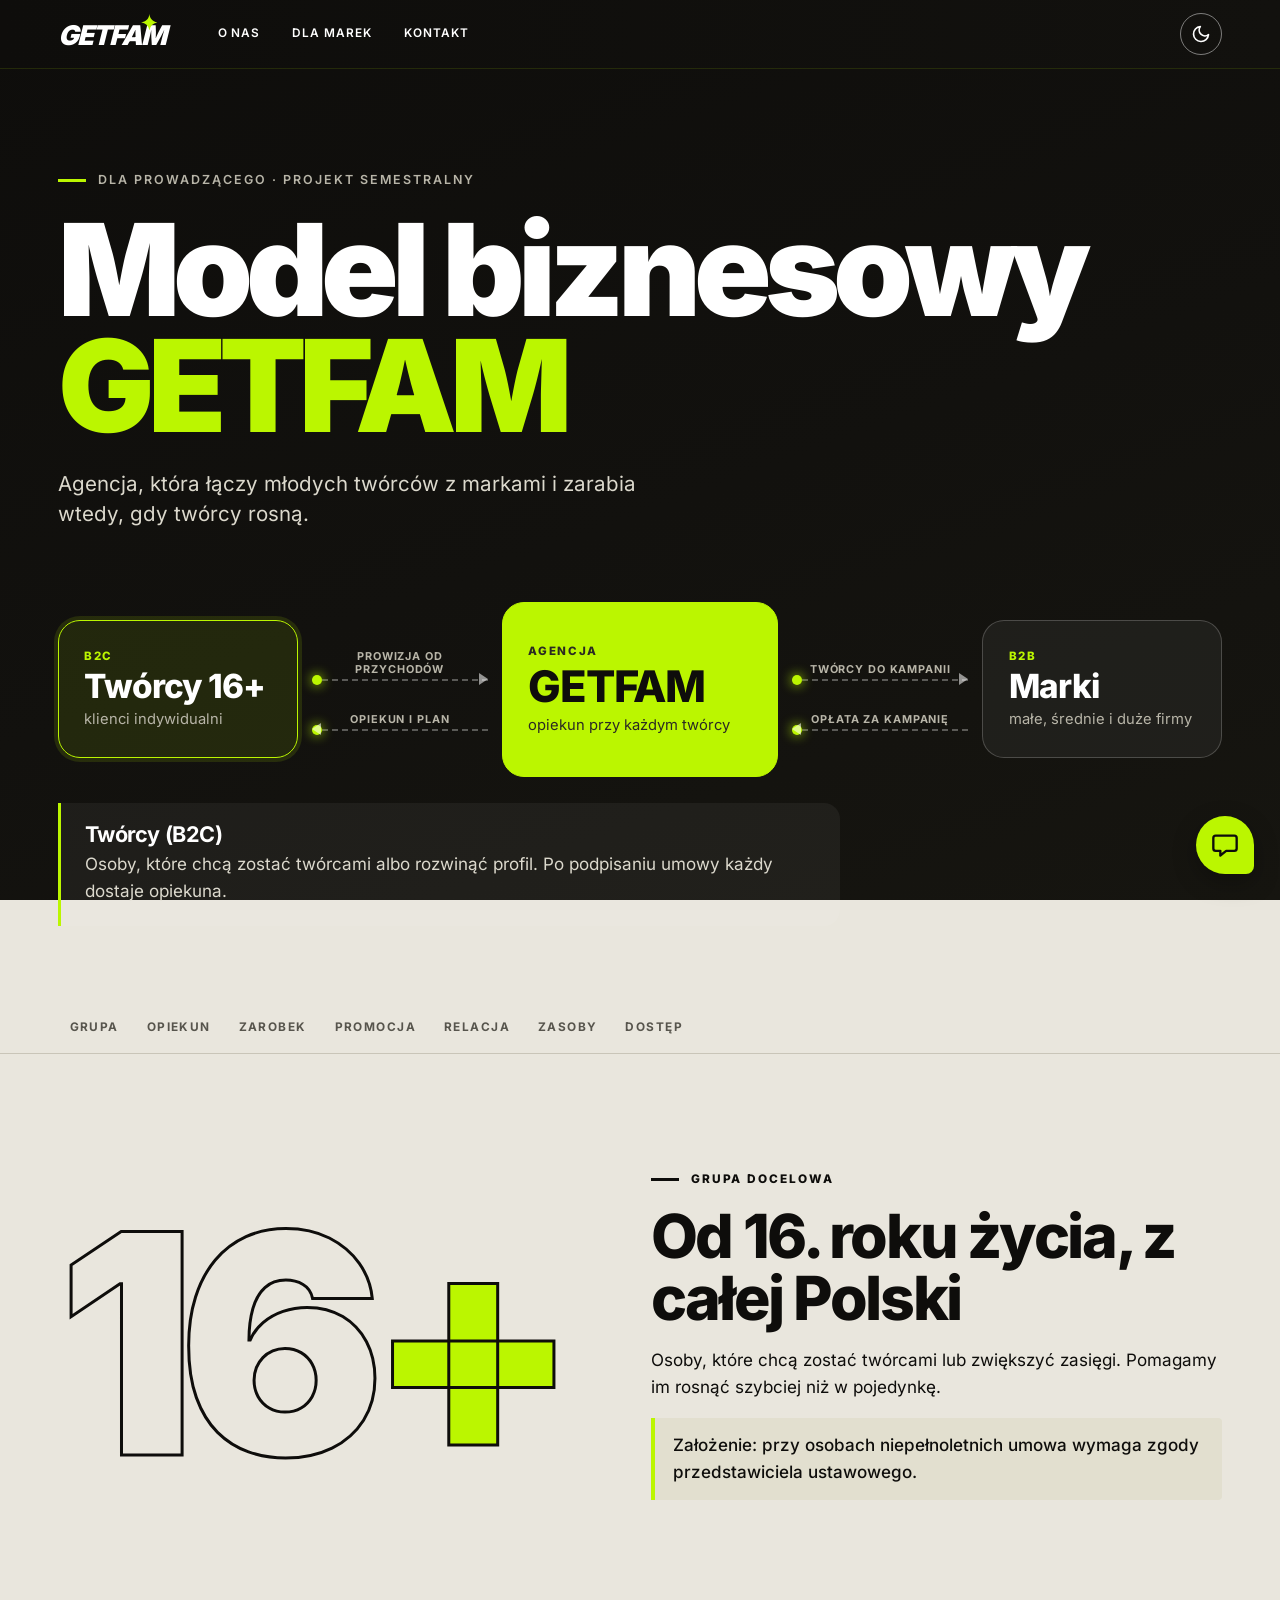
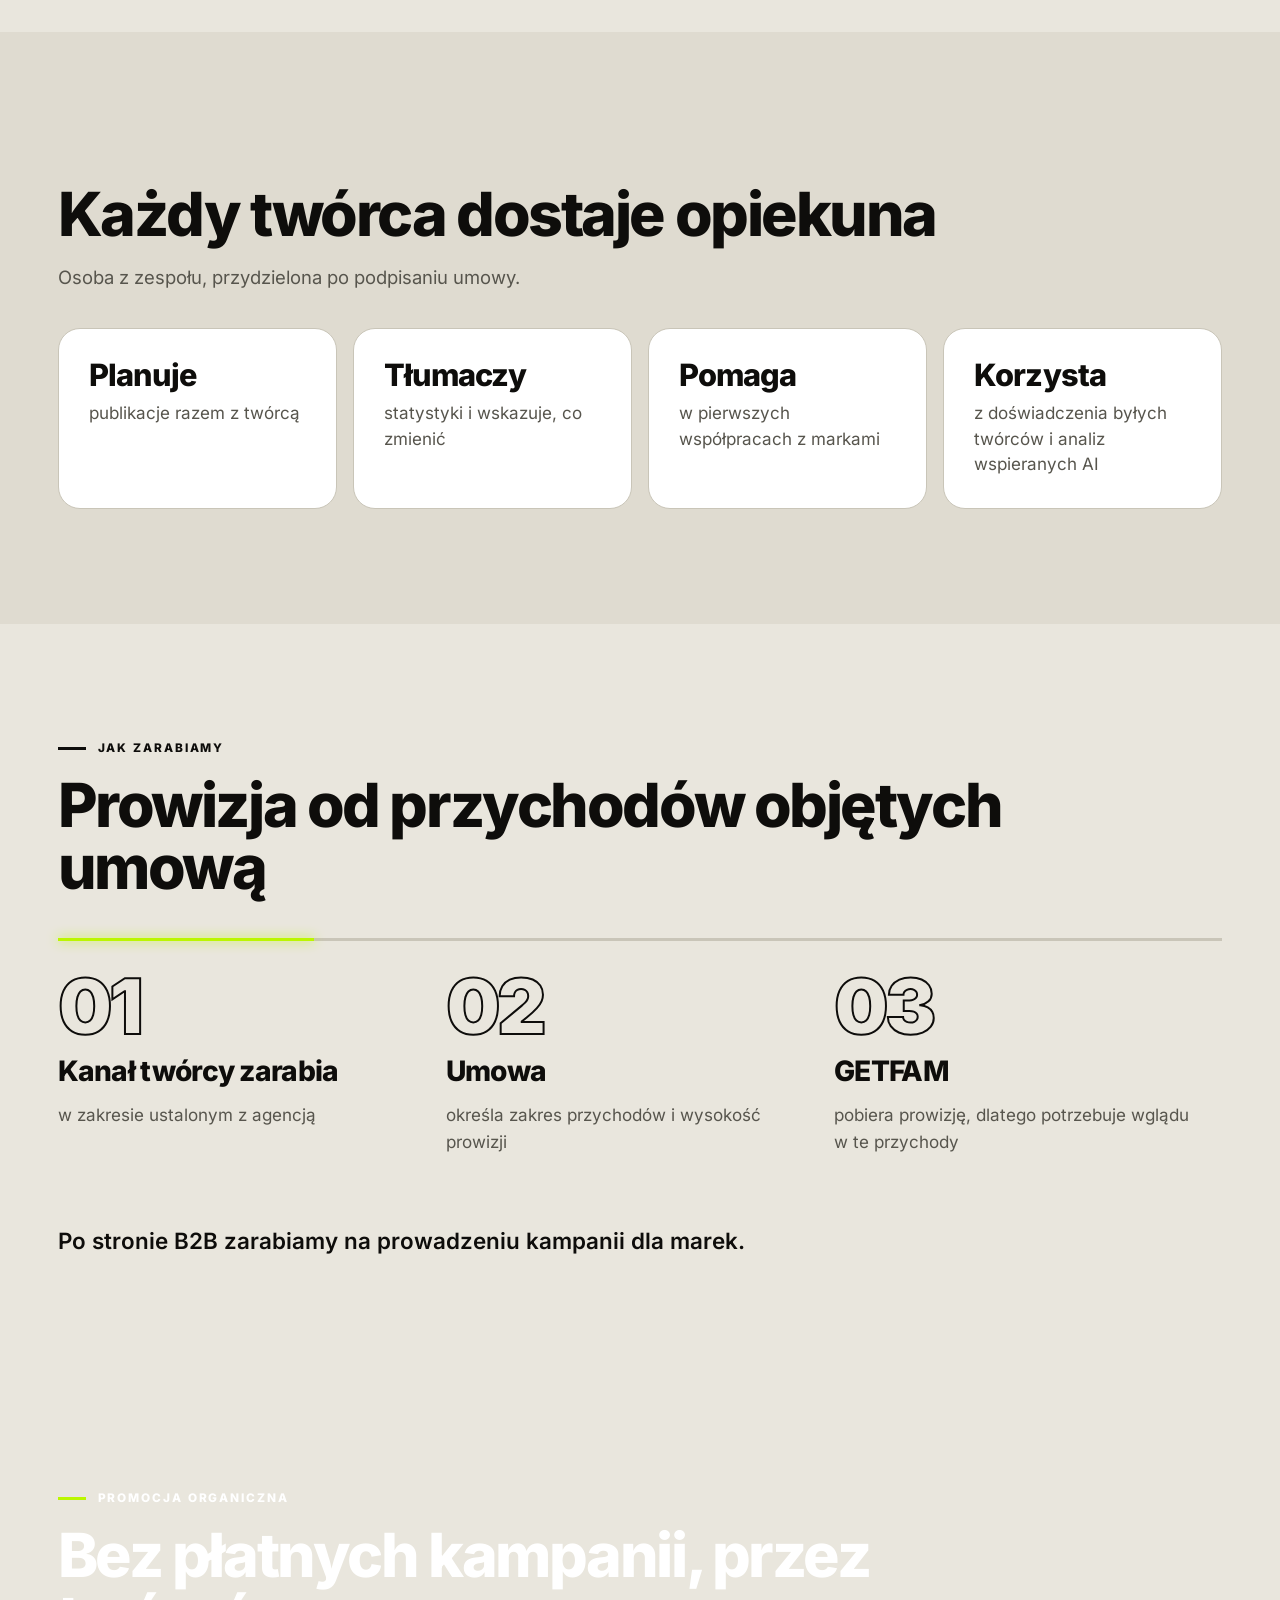
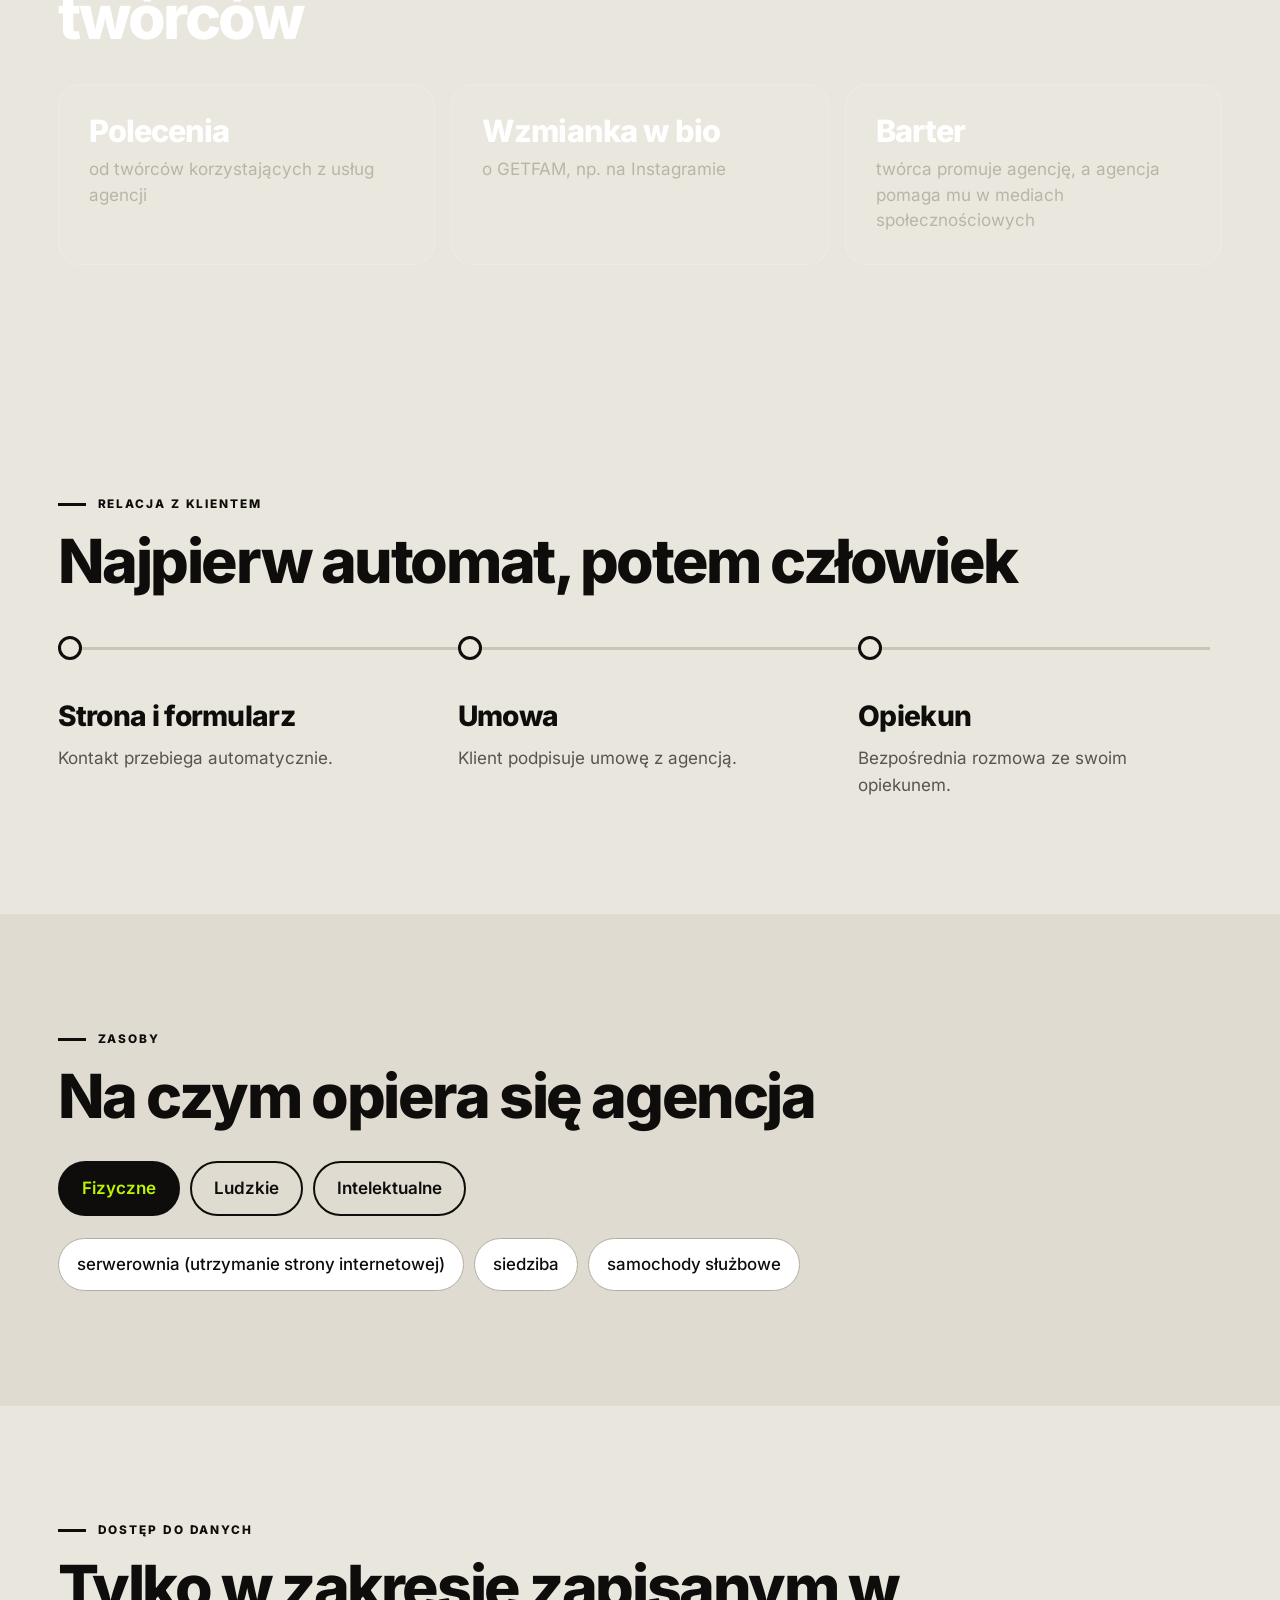
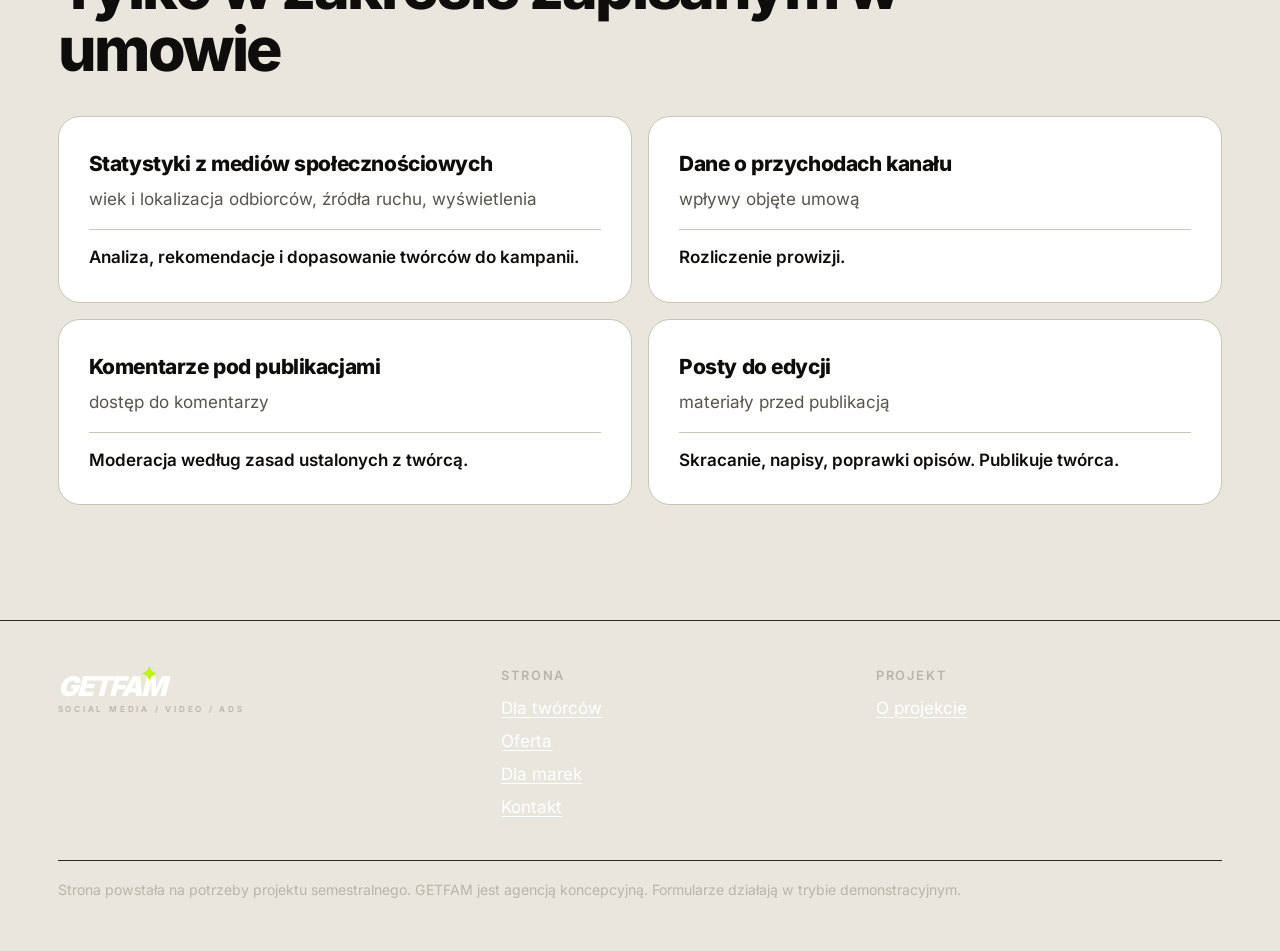
==== commit 6428202f: "O projekcie: nowa podstrona z animowaną mapą modelu, spisem i osią relacji Co-Authored-By: Claude So" ====
--- a/o-projekcie.html
+++ b/o-projekcie.html
@@ -16,7 +16,7 @@
       h.setAttribute('data-theme', t);
     })();
   </script>
-  <link rel="stylesheet" href="css/style.css?v=20261120o">
+  <link rel="stylesheet" href="css/style.css?v=20261120w">
 </head>
 <body>
   <a class="skip-link" href="#main">Przejdź do treści</a>
@@ -43,146 +43,178 @@
     </div>
   </header>
 
-  <main id="main">
-    <section class="page-hero on-dark">
-      <div class="container">
-        <p class="eyebrow">Dla prowadzącego</p>
-        <h1>O projekcie: <span class="accent">model biznesowy GETFAM</span></h1>
-        <p>GETFAM to koncepcyjna agencja dla początkujących twórców internetowych. Ta strona zbiera najważniejsze założenia modelu w jednym miejscu.</p>
-      </div>
-    </section>
-
-    <div class="container">
-      <section class="doc-section" aria-labelledby="h-model">
-        <div class="doc-grid">
-          <h2 id="h-model">Model w skrócie</h2>
-          <div class="doc-body">
-            <p>Model niszowy: agencja obsługuje osoby, które chcą zostać twórcami albo rozwinąć istniejący profil. Zarabia na prowizji od przychodów, które klient wygeneruje dzięki współpracy.</p>
-            <div class="cols-2">
-              <div class="box">
-                <h3>B2C – twórcy</h3>
-                <p>Każda osoba, która podpisze umowę, dostaje opiekuna. Opiekun pomaga w planowaniu publikacji, statystykach i współpracach.</p>
-              </div>
-              <div class="box">
-                <h3>B2B – marki</h3>
-                <p>Mamy bazę firm małych, średnich i dużych, którym szukamy twórców do kampanii. Przykładowe marki z biznesplanu: CeraVe, War Thunder, Lipton, G2A, KFC, InPost, Shein, Temu, Zalando. Główny przykład kampanii to premiera gry: dobieramy twórcę gamingowego, którego odbiorcy mają 16–24 lat i mieszkają w Polsce (<a href="index.html#marki">zobacz brief</a>).</p>
-              </div>
-            </div>
-          </div>
-        </div>
-      </section>
-
-      <section class="doc-section" aria-labelledby="h-target">
-        <div class="doc-grid">
-          <h2 id="h-target">Grupa docelowa</h2>
-          <div class="doc-body">
-            <p>Osoby od 16. roku życia z całej Polski, które chcą zostać twórcami lub zwiększyć zasięgi. Pomagamy im rozwijać się szybciej i łatwiej niż w pojedynkę.</p>
-            <p class="assumption">Założenie: przy osobach niepełnoletnich umowa wymaga zgody przedstawiciela ustawowego.</p>
-          </div>
-        </div>
-      </section>
-
-      <section class="doc-section" aria-labelledby="h-guardian">
-        <div class="doc-grid">
-          <h2 id="h-guardian">Rola opiekuna</h2>
-          <div class="doc-body">
-            <p>Opiekun to osoba z zespołu, przydzielona twórcy po podpisaniu umowy. Opiekun:</p>
-            <ul>
-              <li>planuje z twórcą publikacje,</li>
-              <li>tłumaczy statystyki i wskazuje, co zmienić,</li>
-              <li>pomaga w pierwszych współpracach z markami,</li>
-              <li>korzysta z doświadczenia byłych twórców i analiz wspieranych narzędziami AI.</li>
-            </ul>
-          </div>
-        </div>
-      </section>
-
-      <section class="doc-section" aria-labelledby="h-revenue">
-        <div class="doc-grid">
-          <h2 id="h-revenue">Jak zarabiamy</h2>
-          <div class="doc-body">
-            <p>Pobieramy prowizję od przychodów objętych umową, czyli od tego, co kanał twórcy zarabia w zakresie, który ustalono z agencją. Wysokość prowizji i zakres przychodów określa umowa. Dlatego agencja potrzebuje wglądu w przychody tych kanałów.</p>
-            <p>Po stronie B2B zarabiamy na prowadzeniu kampanii dla marek.</p>
-          </div>
-        </div>
-      </section>
-
-      <section class="doc-section" aria-labelledby="h-promo">
-        <div class="doc-grid">
-          <h2 id="h-promo">Promocja organiczna</h2>
-          <div class="doc-body">
-            <p>Reklamujemy się bez płatnych kampanii, przez twórców, z którymi współpracujemy:</p>
-            <ul>
-              <li>polecenia od twórców korzystających z usług agencji,</li>
-              <li>wzmianka o GETFAM w bio, np. na Instagramie,</li>
-              <li>filmy w barterze: twórca promuje agencję, a agencja w zamian pomaga mu w mediach społecznościowych.</li>
-            </ul>
-          </div>
-        </div>
-      </section>
-
-      <section class="doc-section" aria-labelledby="h-relation">
-        <div class="doc-grid">
-          <h2 id="h-relation">Relacja z klientem</h2>
-          <div class="doc-body">
-            <p>Bezpośrednia po podpisaniu umowy: klient rozmawia ze swoim opiekunem. Wcześniej kontakt przebiega automatycznie, przez stronę internetową i formularz.</p>
-          </div>
-        </div>
-      </section>
-
-      <section class="doc-section" aria-labelledby="h-resources">
-        <h2 id="h-resources" style="margin-bottom:24px;font-size:clamp(1.6rem,3vw,2.2rem);font-weight:900">Zasoby</h2>
-        <div class="cols-3">
-          <div class="box">
-            <h3>Fizyczne</h3>
-            <ul>
-              <li>serwerownia (utrzymanie strony internetowej)</li>
-              <li>siedziba</li>
-              <li>samochody służbowe</li>
-            </ul>
-          </div>
-          <div class="box">
-            <h3>Ludzkie</h3>
-            <ul>
-              <li>agenci marketingowi</li>
-              <li>technik od strony internetowej</li>
-              <li>prawnik</li>
-              <li>osoba od PR</li>
-              <li>recepcjonistka</li>
-              <li>osoba sprzątająca</li>
-            </ul>
-          </div>
-          <div class="box">
-            <h3>Intelektualne</h3>
-            <ul>
-              <li>sposób prowadzenia konta w mediach społecznościowych</li>
-              <li>logo firmy</li>
-              <li>dane osobowe klientów</li>
-              <li>statystyki klientów</li>
-              <li>analiza rynkowa</li>
-            </ul>
-          </div>
-        </div>
-      </section>
-
-      <section class="doc-section" aria-labelledby="h-access" style="border-bottom:0">
-        <h2 id="h-access" style="margin-bottom:8px;font-size:clamp(1.6rem,3vw,2.2rem);font-weight:900">Do czego potrzebujemy dostępu</h2>
-        <p class="muted">Tylko w zakresie uzgodnionym z klientem i zapisanym w umowie.</p>
-        <div class="table-scroll">
-          <table class="data-table">
-            <thead>
-              <tr><th scope="col">Dostęp</th><th scope="col">Do czego go używamy</th></tr>
-            </thead>
-            <tbody>
-              <tr><th scope="row">Statystyki z mediów społecznościowych: wiek i lokalizacja odbiorców, źródła ruchu, wyświetlenia</th><td>Analiza, rekomendacje dla twórcy i dopasowanie twórców do kampanii marek.</td></tr>
-              <tr><th scope="row">Dane o przychodach kanału</th><td>Rozliczenie prowizji od przychodów objętych umową.</td></tr>
-              <tr><th scope="row">Komentarze pod publikacjami</th><td>Moderacja według zasad ustalonych z twórcą.</td></tr>
-              <tr><th scope="row">Posty do edycji</th><td>Skracanie, napisy i poprawki opisów, a publikuje twórca.</td></tr>
-            </tbody>
-          </table>
-        </div>
-      </section>
-    </div>
+    <main id="main" class="pj">
+    <!-- HERO + MAPA MODELU -->
+    <section class="pj-hero on-dark" aria-labelledby="pj-title">
+      <div class="container">
+        <p class="eyebrow">Dla prowadzącego · projekt semestralny</p>
+        <h1 id="pj-title"><span>Model</span> <span>biznesowy</span> <span class="accent">GETFAM</span></h1>
+        <p class="pj-lead">Agencja, która łączy młodych twórców z markami i zarabia wtedy, gdy twórcy rosną.</p>
+
+        <div class="pj-map" id="pj-map">
+          <button class="pj-node is-on" type="button" data-node="b2c" aria-pressed="true">
+            <span class="pj-node__tag">B2C</span>
+            <span class="pj-node__name">Twórcy 16+</span>
+            <span class="pj-node__sub">klienci indywidualni</span>
+          </button>
+          <div class="pj-link" aria-hidden="true">
+            <div class="pj-track pj-track--fwd"><i></i><span>prowizja od przychodów</span></div>
+            <div class="pj-track pj-track--back"><i></i><span>opiekun i plan</span></div>
+          </div>
+          <button class="pj-node pj-node--core" type="button" data-node="core" aria-pressed="false">
+            <span class="pj-node__tag">Agencja</span>
+            <span class="pj-node__name">GETFAM</span>
+            <span class="pj-node__sub">opiekun przy każdym twórcy</span>
+          </button>
+          <div class="pj-link" aria-hidden="true">
+            <div class="pj-track pj-track--fwd"><i></i><span>twórcy do kampanii</span></div>
+            <div class="pj-track pj-track--back"><i></i><span>opłata za kampanię</span></div>
+          </div>
+          <button class="pj-node" type="button" data-node="b2b" aria-pressed="false">
+            <span class="pj-node__tag">B2B</span>
+            <span class="pj-node__name">Marki</span>
+            <span class="pj-node__sub">małe, średnie i duże firmy</span>
+          </button>
+        </div>
+
+        <div class="pj-detail" id="pj-detail" aria-live="polite">
+          <div class="pj-detail__panel" data-panel="b2c">
+            <h2>Twórcy (B2C)</h2>
+            <p>Osoby, które chcą zostać twórcami albo rozwinąć profil. Po podpisaniu umowy każdy dostaje opiekuna.</p>
+          </div>
+          <div class="pj-detail__panel" data-panel="core" hidden>
+            <h2>GETFAM</h2>
+            <p>Model niszowy: obsługujemy twórców i prowadzimy kampanie dla marek. Zarabiamy na prowizji i na kampaniach.</p>
+          </div>
+          <div class="pj-detail__panel" data-panel="b2b" hidden>
+            <h2>Marki (B2B)</h2>
+            <p>Baza firm, którym szukamy twórców do kampanii. Przykładowe marki z biznesplanu: CeraVe, War Thunder, Lipton, G2A, KFC, InPost, Shein, Temu, Zalando.</p>
+          </div>
+        </div>
+      </div>
+    </section>
+
+    <!-- SPIS (podświetla się podczas przewijania) -->
+    <nav class="pj-spis" id="pj-spis" aria-label="Spis treści">
+      <div class="container">
+        <a href="#pj-grupa">Grupa</a>
+        <a href="#pj-opiekun">Opiekun</a>
+        <a href="#pj-zarobek">Zarobek</a>
+        <a href="#pj-promocja">Promocja</a>
+        <a href="#pj-relacja">Relacja</a>
+        <a href="#pj-zasoby">Zasoby</a>
+        <a href="#pj-dostep">Dostęp</a>
+      </div>
+    </nav>
+
+    <!-- GRUPA DOCELOWA -->
+    <section class="pj-sec" id="pj-grupa" aria-labelledby="h-grupa">
+      <div class="container pj-split">
+        <div class="pj-anim pj-big" aria-hidden="true">16<span>+</span></div>
+        <div>
+          <p class="pj-kicker pj-anim">Grupa docelowa</p>
+          <h2 class="pj-anim" id="h-grupa">Od 16. roku życia, z całej Polski</h2>
+          <p class="pj-anim">Osoby, które chcą zostać twórcami lub zwiększyć zasięgi. Pomagamy im rosnąć szybciej niż w pojedynkę.</p>
+          <p class="assumption pj-anim">Założenie: przy osobach niepełnoletnich umowa wymaga zgody przedstawiciela ustawowego.</p>
+        </div>
+      </div>
+    </section>
+
+    <!-- ROLA OPIEKUNA -->
+    <section class="pj-sec pj-sec--tint" id="pj-opiekun" aria-labelledby="h-opiekun">
+      <div class="container">
+        <p class="pj-kicker pj-anim">Rola opiekuna</p>
+        <h2 class="pj-anim" id="h-opiekun">Każdy twórca dostaje opiekuna</h2>
+        <p class="pj-sub pj-anim">Osoba z zespołu, przydzielona po podpisaniu umowy.</p>
+        <ul class="pj-cards pj-cards--4">
+          <li class="pj-anim"><b>Planuje</b><span>publikacje razem z twórcą</span></li>
+          <li class="pj-anim"><b>Tłumaczy</b><span>statystyki i wskazuje, co zmienić</span></li>
+          <li class="pj-anim"><b>Pomaga</b><span>w pierwszych współpracach z markami</span></li>
+          <li class="pj-anim"><b>Korzysta</b><span>z doświadczenia byłych twórców i analiz wspieranych AI</span></li>
+        </ul>
+      </div>
+    </section>
+
+    <!-- JAK ZARABIAMY -->
+    <section class="pj-sec" id="pj-zarobek" aria-labelledby="h-zarobek">
+      <div class="container">
+        <p class="pj-kicker pj-anim">Jak zarabiamy</p>
+        <h2 class="pj-anim" id="h-zarobek">Prowizja od przychodów objętych umową</h2>
+        <ol class="pj-chain pj-anim">
+          <li><b>Kanał twórcy zarabia</b><span>w zakresie ustalonym z agencją</span></li>
+          <li><b>Umowa</b><span>określa zakres przychodów i wysokość prowizji</span></li>
+          <li><b>GETFAM</b><span>pobiera prowizję, dlatego potrzebuje wglądu w te przychody</span></li>
+        </ol>
+        <p class="pj-note pj-anim">Po stronie B2B zarabiamy na prowadzeniu kampanii dla marek.</p>
+      </div>
+    </section>
+
+    <!-- PROMOCJA ORGANICZNA -->
+    <section class="pj-sec pj-sec--dark on-dark" id="pj-promocja" aria-labelledby="h-promocja">
+      <div class="container">
+        <p class="pj-kicker pj-anim">Promocja organiczna</p>
+        <h2 class="pj-anim" id="h-promocja">Bez płatnych kampanii, przez twórców</h2>
+        <ul class="pj-cards pj-cards--3 pj-cards--dark">
+          <li class="pj-anim"><b>Polecenia</b><span>od twórców korzystających z usług agencji</span></li>
+          <li class="pj-anim"><b>Wzmianka w bio</b><span>o GETFAM, np. na Instagramie</span></li>
+          <li class="pj-anim"><b>Barter</b><span>twórca promuje agencję, a agencja pomaga mu w mediach społecznościowych</span></li>
+        </ul>
+      </div>
+    </section>
+
+    <!-- RELACJA Z KLIENTEM -->
+    <section class="pj-sec" id="pj-relacja" aria-labelledby="h-relacja">
+      <div class="container">
+        <p class="pj-kicker pj-anim">Relacja z klientem</p>
+        <h2 class="pj-anim" id="h-relacja">Najpierw automat, potem człowiek</h2>
+        <div class="pj-time" id="pj-time">
+          <div class="pj-time__line" aria-hidden="true"><i></i></div>
+          <ol>
+            <li><span class="pj-time__dot" aria-hidden="true"></span><b>Strona i formularz</b><span>Kontakt przebiega automatycznie.</span></li>
+            <li><span class="pj-time__dot" aria-hidden="true"></span><b>Umowa</b><span>Klient podpisuje umowę z agencją.</span></li>
+            <li><span class="pj-time__dot" aria-hidden="true"></span><b>Opiekun</b><span>Bezpośrednia rozmowa ze swoim opiekunem.</span></li>
+          </ol>
+        </div>
+      </div>
+    </section>
+
+    <!-- ZASOBY -->
+    <section class="pj-sec pj-sec--tint" id="pj-zasoby" aria-labelledby="h-zasoby">
+      <div class="container">
+        <p class="pj-kicker pj-anim">Zasoby</p>
+        <h2 class="pj-anim" id="h-zasoby">Na czym opiera się agencja</h2>
+        <div class="pj-res" id="pj-res">
+          <div class="pj-res__tabs" role="group" aria-label="Rodzaj zasobów">
+            <button class="chip" type="button" data-res="phys" aria-pressed="true">Fizyczne</button>
+            <button class="chip" type="button" data-res="hum" aria-pressed="false">Ludzkie</button>
+            <button class="chip" type="button" data-res="int" aria-pressed="false">Intelektualne</button>
+          </div>
+          <ul class="pj-res__list" data-list="phys">
+            <li>serwerownia (utrzymanie strony internetowej)</li><li>siedziba</li><li>samochody służbowe</li>
+          </ul>
+          <ul class="pj-res__list" data-list="hum" hidden>
+            <li>agenci marketingowi</li><li>technik od strony internetowej</li><li>prawnik</li><li>osoba od PR</li><li>recepcjonistka</li><li>osoba sprzątająca</li>
+          </ul>
+          <ul class="pj-res__list" data-list="int" hidden>
+            <li>sposób prowadzenia konta w mediach społecznościowych</li><li>logo firmy</li><li>dane osobowe klientów</li><li>statystyki klientów</li><li>analiza rynkowa</li>
+          </ul>
+        </div>
+      </div>
+    </section>
+
+    <!-- DOSTĘP -->
+    <section class="pj-sec" id="pj-dostep" aria-labelledby="h-dostep">
+      <div class="container">
+        <p class="pj-kicker pj-anim">Dostęp do danych</p>
+        <h2 class="pj-anim" id="h-dostep">Tylko w zakresie zapisanym w umowie</h2>
+        <ul class="pj-access">
+          <li class="pj-anim"><b>Statystyki z mediów społecznościowych</b><span class="pj-access__what">wiek i lokalizacja odbiorców, źródła ruchu, wyświetlenia</span><span class="pj-access__why">Analiza, rekomendacje i dopasowanie twórców do kampanii.</span></li>
+          <li class="pj-anim"><b>Dane o przychodach kanału</b><span class="pj-access__what">wpływy objęte umową</span><span class="pj-access__why">Rozliczenie prowizji.</span></li>
+          <li class="pj-anim"><b>Komentarze pod publikacjami</b><span class="pj-access__what">dostęp do komentarzy</span><span class="pj-access__why">Moderacja według zasad ustalonych z twórcą.</span></li>
+          <li class="pj-anim"><b>Posty do edycji</b><span class="pj-access__what">materiały przed publikacją</span><span class="pj-access__why">Skracanie, napisy, poprawki opisów. Publikuje twórca.</span></li>
+        </ul>
+      </div>
+    </section>
   </main>
 
   <footer class="site-footer on-dark">
@@ -234,6 +266,6 @@
     </button>
   </div>
 
-  <script src="js/app.js?v=20261120o"></script>
+  <script src="js/app.js?v=20261120w"></script>
 </body>
 </html>
--- a/css/style.css
+++ b/css/style.css
@@ -844,3 +844,170 @@
 .hero { background: linear-gradient(160deg, #0e0d0b 0%, #12110e 100%); }
 :root[data-theme="dark"] { --line: rgba(255, 255, 255, .18); --paper: #12110e; --paper-2: #191812; --cream: #24221a; --muted: #b8b5a8; }
 :root[data-theme="dark"] body { background: var(--grad-dark); background-attachment: fixed; }
+
+/* Dla marek: spokojniej. Kroki bez kółek, brief z jedną wyróżnioną myślą (uzasadnienie), większe nazwy marek. */
+.steps-list { gap: 0; margin-bottom: 8px; }
+.steps-list li { grid-template-columns: 44px 1fr; gap: 6px 10px; padding: 18px 0; border-top: 1px solid var(--line-dark); }
+.steps-list li:last-child { border-bottom: 1px solid var(--line-dark); }
+.steps-list li::before { width: auto; height: auto; border-radius: 0; background: none; color: var(--lime); font-size: 1.7rem; line-height: 1; place-items: start; }
+.steps-list h3 { font-size: 1.25rem; }
+.brand-list { border-top: 0; margin-top: 34px; padding-top: 0; }
+.brand-list .names { font-size: clamp(1.15rem, 1.8vw, 1.45rem); line-height: 1.7; color: rgba(255, 255, 255, .72); font-weight: 600; }
+.brand-list .fine:first-child { text-transform: uppercase; letter-spacing: .12em; font-size: .72rem; font-weight: 700; margin-bottom: 10px; }
+.brief h3 { font-size: clamp(1.9rem, 3vw, 2.4rem); letter-spacing: -.03em; margin-bottom: 18px; }
+.brief .why { margin: 4px 0 20px; padding: 14px 16px; background: #e4e1d2; border-left: 4px solid var(--lime); border-radius: 0 10px 10px 0; font-size: .98rem; line-height: 1.5; }
+.brief .why strong { display: block; font-size: .72rem; letter-spacing: .12em; text-transform: uppercase; margin-bottom: 4px; }
+.match caption { font-size: .72rem; letter-spacing: .12em; text-transform: uppercase; color: var(--muted); }
+.fit { list-style: none; margin: 0 0 20px; padding: 0; display: flex; flex-wrap: wrap; gap: 8px; }
+.fit li { display: inline-flex; align-items: center; gap: 7px; padding: 6px 12px; border: 1px solid #b9b5a6; border-radius: 999px; font-size: .86rem; font-weight: 600; }
+.fit li::before { content: "✓"; font-weight: 800; }
+
+/* Dla marek: kolumny równe od góry do dołu, a numer kroku w jednej linii z tytułem */
+@media (min-width: 960px) {
+  .brands-grid { align-items: stretch; }
+  .brands-grid > div:first-child { display: flex; flex-direction: column; justify-content: space-between; }
+  .brand-list { margin-top: 0; }
+}
+.steps-list li { align-items: first baseline; }
+.steps-list li::before { line-height: 1; }
+
+/* Utrudnienie kopiowania: tekst na stronie nie jest zaznaczalny, a obrazy nie da się przeciągać. Pola formularzy i czatu zostają zwykłe. */
+body { -webkit-user-select: none; user-select: none; -webkit-touch-callout: none; }
+input, textarea, select, [contenteditable="true"] { -webkit-user-select: text; user-select: text; }
+img, svg, picture { -webkit-user-drag: none; user-drag: none; }
+
+/* Karuzela: więcej miejsca pod kartą, żeby cień i rozmyte sąsiednie karty nie nachodziły na kropki */
+.carousel__track { padding-top: 34px; padding-bottom: 64px; }
+.carousel__dots { margin-top: 2px; padding-bottom: 4px; }
+.svc-card { box-shadow: 0 10px 24px rgba(14, 13, 11, .14); }
+.svc-card:hover { box-shadow: 0 14px 30px rgba(14, 13, 11, .2); }
+
+/* Formularz: spokojniejszy, zaokrąglony, cienkie ramki zamiast grubych białych kresek */
+:root { --field-line: #b3afa0; --ring: var(--ink); }
+:root[data-theme="dark"] { --field-line: rgba(255, 255, 255, .26); --ring: var(--lime); }
+.form-card { border: 1px solid var(--line); border-radius: 22px; padding: clamp(22px, 3vw, 36px); box-shadow: 0 18px 44px rgba(14, 13, 11, .12); }
+.segmented { gap: 4px; padding: 4px; border: 1px solid var(--field-line); border-radius: 16px; overflow: visible; }
+.segmented span { border-radius: 12px; padding: 12px 8px; transition: background .25s ease, color .25s ease; }
+.segmented input:focus-visible + span { outline: 2px solid var(--ring); outline-offset: 2px; box-shadow: none; }
+.field input[type="text"], .field input[type="email"], .field select, .field textarea { border: 1px solid var(--field-line); border-radius: 12px; padding: 13px 16px; transition: border-color .2s ease, box-shadow .2s ease; }
+.field input[type="text"]:not([aria-invalid="true"]):focus, .field input[type="email"]:not([aria-invalid="true"]):focus, .field select:focus, .field textarea:not([aria-invalid="true"]):focus { border-color: var(--ring); }
+.field input:focus-visible, .field select:focus-visible, .field textarea:focus-visible { outline: none; box-shadow: 0 0 0 3px color-mix(in srgb, var(--ring) 35%, transparent); }
+.field label { font-size: .95rem; }
+.check input { border-radius: 6px; accent-color: var(--lime); }
+:root:not([data-theme="dark"]) .check input { accent-color: var(--ink); }
+.form-card .btn { border-radius: 12px; }
+
+/* ===== O projekcie: mapa modelu, spis, sekcje ===== */
+.pj-hero { background: var(--grad-dark); background-attachment: fixed; color: #fff; padding: clamp(56px, 8vw, 112px) 0 clamp(48px, 6vw, 88px); overflow: hidden; }
+.pj-hero .eyebrow { color: var(--muted-dark); margin-bottom: 22px; }
+.pj-hero h1 { font-size: clamp(3rem, 10vw, 8.6rem); font-weight: 900; letter-spacing: -.055em; line-height: .9; margin: 0 0 26px; }
+.pj-hero h1 .accent { display: block; color: var(--lime); }
+.pj-lead { font-size: clamp(1.1rem, 1.6vw, 1.4rem); line-height: 1.5; color: #dcd9cd; max-width: 30em; margin: 0; }
+
+.pj-map { display: grid; gap: 6px; margin-top: clamp(40px, 6vw, 72px); align-items: center; }
+@media (min-width: 900px) { .pj-map { grid-template-columns: 1fr minmax(120px, .85fr) 1.15fr minmax(120px, .85fr) 1fr; gap: 0; } }
+.pj-node { display: flex; flex-direction: column; gap: 4px; text-align: left; padding: clamp(18px, 2vw, 26px); border: 1px solid rgba(255, 255, 255, .2); border-radius: 22px; background: rgba(255, 255, 255, .05); color: #fff; font: inherit; cursor: pointer; transition: transform .35s cubic-bezier(.2, .8, .2, 1), border-color .3s, background .3s, box-shadow .3s; }
+.pj-node:hover { transform: translateY(-4px); border-color: rgba(187, 246, 0, .6); }
+.pj-node:focus-visible { outline: 3px solid var(--lime); outline-offset: 3px; }
+.pj-node.is-on { border-color: var(--lime); background: rgba(187, 246, 0, .1); box-shadow: 0 0 0 4px rgba(187, 246, 0, .12); }
+.pj-node__tag { font-size: .72rem; font-weight: 800; letter-spacing: .14em; text-transform: uppercase; color: var(--lime); }
+.pj-node__name { font-size: clamp(1.6rem, 2.6vw, 2.2rem); font-weight: 800; letter-spacing: -.03em; line-height: 1.05; }
+.pj-node__sub { font-size: .92rem; color: var(--muted-dark); }
+.pj-node--core { background: var(--lime); border-color: var(--lime); color: #0e0d0b; padding-block: clamp(26px, 3vw, 40px); }
+.pj-node--core .pj-node__tag, .pj-node--core .pj-node__sub { color: #2b2a22; }
+.pj-node--core .pj-node__name { font-size: clamp(2rem, 3.4vw, 3rem); }
+.pj-node--core.is-on { background: var(--lime); box-shadow: 0 0 0 5px rgba(187, 246, 0, .28), 0 20px 50px rgba(187, 246, 0, .18); }
+.pj-node--core:hover { border-color: #fff; }
+
+.pj-link { display: grid; gap: 10px; padding: 8px 14px; }
+.pj-track { position: relative; display: flex; flex-direction: column; justify-content: flex-end; height: 40px; }
+.pj-track span { text-align: center; font-size: .68rem; font-weight: 700; letter-spacing: .08em; text-transform: uppercase; color: var(--muted-dark); margin-bottom: 8px; line-height: 1.2; }
+.pj-track::before { content: ""; position: absolute; left: 0; right: 0; bottom: 3px; height: 0; border-top: 2px dashed rgba(255, 255, 255, .3); }
+.pj-track::after { content: ""; position: absolute; bottom: -1px; right: 0; width: 0; height: 0; border: 6px solid transparent; border-left: 9px solid rgba(255, 255, 255, .55); border-right: 0; }
+.pj-track--back::after { right: auto; left: 0; border-left: 0; border-right: 9px solid rgba(255, 255, 255, .55); }
+.pj-track i { position: absolute; bottom: -1px; left: 0; width: 10px; height: 10px; border-radius: 50%; background: var(--lime); box-shadow: 0 0 12px var(--lime); animation: pj-run 2.6s cubic-bezier(.5, 0, .5, 1) infinite; }
+.pj-track--back i { animation-direction: reverse; animation-delay: .9s; }
+@keyframes pj-run { 0% { left: 0; opacity: 0; } 12% { opacity: 1; } 88% { opacity: 1; } 100% { left: calc(100% - 10px); opacity: 0; } }
+
+.pj-detail { margin-top: 26px; }
+.pj-detail__panel { max-width: 46em; padding: 20px 24px; border-left: 3px solid var(--lime); background: rgba(255, 255, 255, .05); border-radius: 0 16px 16px 0; }
+.pj-detail__panel:not([hidden]) { animation: chat-in .35s ease-out; }
+.pj-detail__panel h2 { font-size: 1.35rem; margin: 0 0 6px; }
+.pj-detail__panel p { margin: 0; color: #dcd9cd; }
+
+.pj-spis { position: sticky; top: var(--header-h); z-index: 40; background: color-mix(in srgb, var(--paper) 90%, transparent); -webkit-backdrop-filter: blur(10px); backdrop-filter: blur(10px); border-bottom: 1px solid var(--line); }
+.pj-spis .container { display: flex; gap: 4px; overflow-x: auto; scrollbar-width: none; }
+.pj-spis .container::-webkit-scrollbar { display: none; }
+.pj-spis a { flex: none; padding: 16px 12px 13px; font-size: .74rem; font-weight: 700; letter-spacing: .12em; text-transform: uppercase; color: var(--muted); text-decoration: none; border-bottom: 3px solid transparent; transition: color .2s, border-color .2s; }
+.pj-spis a:hover { color: var(--ink); }
+.pj-spis a.is-on { color: var(--ink); border-bottom-color: var(--lime); }
+:root:not([data-theme="dark"]) .pj-spis a.is-on { border-bottom-color: var(--ink); }
+
+.pj-sec { padding: clamp(64px, 9vw, 120px) 0; scroll-margin-top: calc(var(--header-h) + 54px); }
+.pj-sec--tint { background: var(--paper-2); }
+.pj-sec--dark { background: var(--grad-dark); background-attachment: fixed; color: #fff; }
+.pj-sec h2 { font-size: clamp(2rem, 5vw, 3.8rem); font-weight: 800; letter-spacing: -.04em; line-height: 1.02; margin: 0 0 18px; max-width: 16em; }
+.pj-kicker { display: flex; align-items: center; gap: 12px; font-size: .74rem; font-weight: 800; letter-spacing: .16em; text-transform: uppercase; margin: 0 0 16px; }
+.pj-kicker::before { content: ""; width: 28px; height: 3px; background: var(--lime); }
+:root:not([data-theme="dark"]) .pj-sec:not(.pj-sec--dark) .pj-kicker::before { background: var(--ink); }
+.pj-sub { font-size: 1.15rem; color: var(--muted); margin: 0 0 8px; max-width: 34em; }
+.pj-sec p { max-width: 38em; }
+
+.pj-split { display: grid; gap: 28px; align-items: center; }
+@media (min-width: 860px) { .pj-split { grid-template-columns: auto 1fr; gap: clamp(40px, 7vw, 100px); } }
+.pj-big { font-size: clamp(9rem, 24vw, 20rem); font-weight: 900; line-height: .8; letter-spacing: -.06em; color: transparent; -webkit-text-stroke: 3px var(--ink); user-select: none; }
+.pj-big span { color: var(--lime); -webkit-text-stroke: 3px var(--ink); }
+
+.pj-cards { list-style: none; margin: 36px 0 0; padding: 0; display: grid; gap: 16px; }
+@media (min-width: 700px) { .pj-cards--4 { grid-template-columns: repeat(2, 1fr); } .pj-cards--3 { grid-template-columns: repeat(3, 1fr); } }
+@media (min-width: 1100px) { .pj-cards--4 { grid-template-columns: repeat(4, 1fr); } }
+.pj-cards li { position: relative; overflow: hidden; display: flex; flex-direction: column; gap: 10px; padding: clamp(22px, 2.4vw, 30px); border-radius: 22px; background: var(--card); border: 1px solid var(--line); transition: transform .35s cubic-bezier(.2, .8, .2, 1), border-color .3s; }
+.pj-cards li::before { content: ""; position: absolute; left: 0; top: 0; right: 0; height: 5px; background: var(--lime); transform: scaleX(0); transform-origin: left; transition: transform .45s cubic-bezier(.7, 0, .2, 1); }
+.pj-cards li:hover { transform: translateY(-5px); border-color: var(--ink); }
+.pj-cards li:hover::before { transform: scaleX(1); }
+.pj-cards b { font-size: clamp(1.5rem, 2.4vw, 2rem); font-weight: 800; letter-spacing: -.03em; line-height: 1.05; }
+.pj-cards span { color: var(--muted); line-height: 1.5; }
+.pj-cards--dark li { background: rgba(255, 255, 255, .06); border-color: rgba(255, 255, 255, .16); }
+.pj-cards--dark li:hover { border-color: var(--lime); }
+.pj-cards--dark span { color: var(--muted-dark); }
+
+.pj-chain { list-style: none; margin: 40px 0 0; padding: 0; display: grid; gap: 0; position: relative; counter-reset: c; }
+@media (min-width: 860px) { .pj-chain { grid-template-columns: repeat(3, 1fr); } }
+.pj-chain::before { content: ""; position: absolute; left: 0; right: 0; top: 0; height: 3px; background: var(--line); }
+.pj-chain::after { content: ""; position: absolute; top: 0; left: 0; height: 3px; width: 22%; background: var(--lime); box-shadow: 0 0 12px var(--lime); animation: pj-chain 3.4s cubic-bezier(.6, 0, .4, 1) infinite; }
+@keyframes pj-chain { 0% { left: 0; } 100% { left: 78%; } }
+.pj-chain li { counter-increment: c; padding: 34px 28px 30px 0; display: flex; flex-direction: column; gap: 8px; }
+.pj-chain li::before { content: "0" counter(c); font-size: clamp(3rem, 6vw, 5rem); font-weight: 900; letter-spacing: -.05em; line-height: .9; color: transparent; -webkit-text-stroke: 2px var(--ink); }
+.pj-chain b { font-size: clamp(1.4rem, 2.2vw, 1.8rem); font-weight: 800; letter-spacing: -.025em; }
+.pj-chain span { color: var(--muted); max-width: 22em; }
+.pj-note { font-size: clamp(1.15rem, 1.8vw, 1.4rem); font-weight: 600; margin: 36px 0 0; }
+
+.pj-time { position: relative; margin-top: 44px; }
+.pj-time ol { list-style: none; margin: 0; padding: 0; display: grid; gap: 28px; }
+@media (min-width: 860px) { .pj-time ol { grid-template-columns: repeat(3, 1fr); gap: 36px; } }
+.pj-time li { position: relative; display: flex; flex-direction: column; gap: 6px; padding-top: 58px; }
+.pj-time li b { font-size: clamp(1.4rem, 2.2vw, 1.8rem); font-weight: 800; letter-spacing: -.025em; }
+.pj-time li span:not(.pj-time__dot) { color: var(--muted); max-width: 20em; }
+.pj-time__dot { position: absolute; top: 0; left: 0; z-index: 1; width: 24px; height: 24px; border-radius: 50%; border: 3px solid var(--ink); background: var(--paper); transition: background .4s, transform .4s; }
+.pj-time li.is-on .pj-time__dot { background: var(--lime); transform: scale(1.25); }
+.pj-time__line { position: absolute; top: 11px; left: 12px; right: 12px; height: 3px; background: var(--line); }
+.pj-time__line i { display: block; height: 100%; background: var(--ink); transform: scaleX(var(--p, 0)); transform-origin: left; }
+@media (max-width: 859px) {
+  .pj-time li { padding: 0 0 0 54px; }
+  .pj-time__line { top: 12px; bottom: 12px; left: 10px; right: auto; width: 3px; height: auto; }
+  .pj-time__line i { width: 100%; height: 100%; transform: scaleY(var(--p, 0)); transform-origin: top; }
+}
+
+.pj-res__tabs { display: flex; flex-wrap: wrap; gap: 10px; margin: 34px 0 22px; }
+.pj-res__list { list-style: none; margin: 0; padding: 0; display: flex; flex-wrap: wrap; gap: 10px; max-width: 60em; }
+.pj-res__list:not([hidden]) li { animation: chat-in .4s ease-out backwards; }
+.pj-res__list li { padding: 12px 18px; border-radius: 999px; background: var(--card); border: 1px solid var(--field-line); font-size: 1.05rem; font-weight: 500; }
+.pj-res__list li:nth-child(2) { animation-delay: .05s; } .pj-res__list li:nth-child(3) { animation-delay: .1s; } .pj-res__list li:nth-child(4) { animation-delay: .15s; } .pj-res__list li:nth-child(5) { animation-delay: .2s; } .pj-res__list li:nth-child(6) { animation-delay: .25s; }
+
+.pj-access { list-style: none; margin: 36px 0 0; padding: 0; display: grid; gap: 16px; }
+@media (min-width: 800px) { .pj-access { grid-template-columns: 1fr 1fr; } }
+.pj-access li { display: flex; flex-direction: column; padding: clamp(22px, 2.4vw, 30px); border-radius: 22px; background: var(--card); border: 1px solid var(--line); }
+.pj-access b { font-size: 1.3rem; font-weight: 800; letter-spacing: -.02em; }
+.pj-access__what { color: var(--muted); margin: 6px 0 16px; }
+.pj-access__why { margin-top: auto; padding-top: 14px; border-top: 1px solid var(--line); font-weight: 600; }
+@media (prefers-reduced-motion: reduce) { .pj-track i, .pj-chain::after { animation: none; } .pj-track i { opacity: 1; left: 45%; } .pj-chain::after { width: 100%; } }
